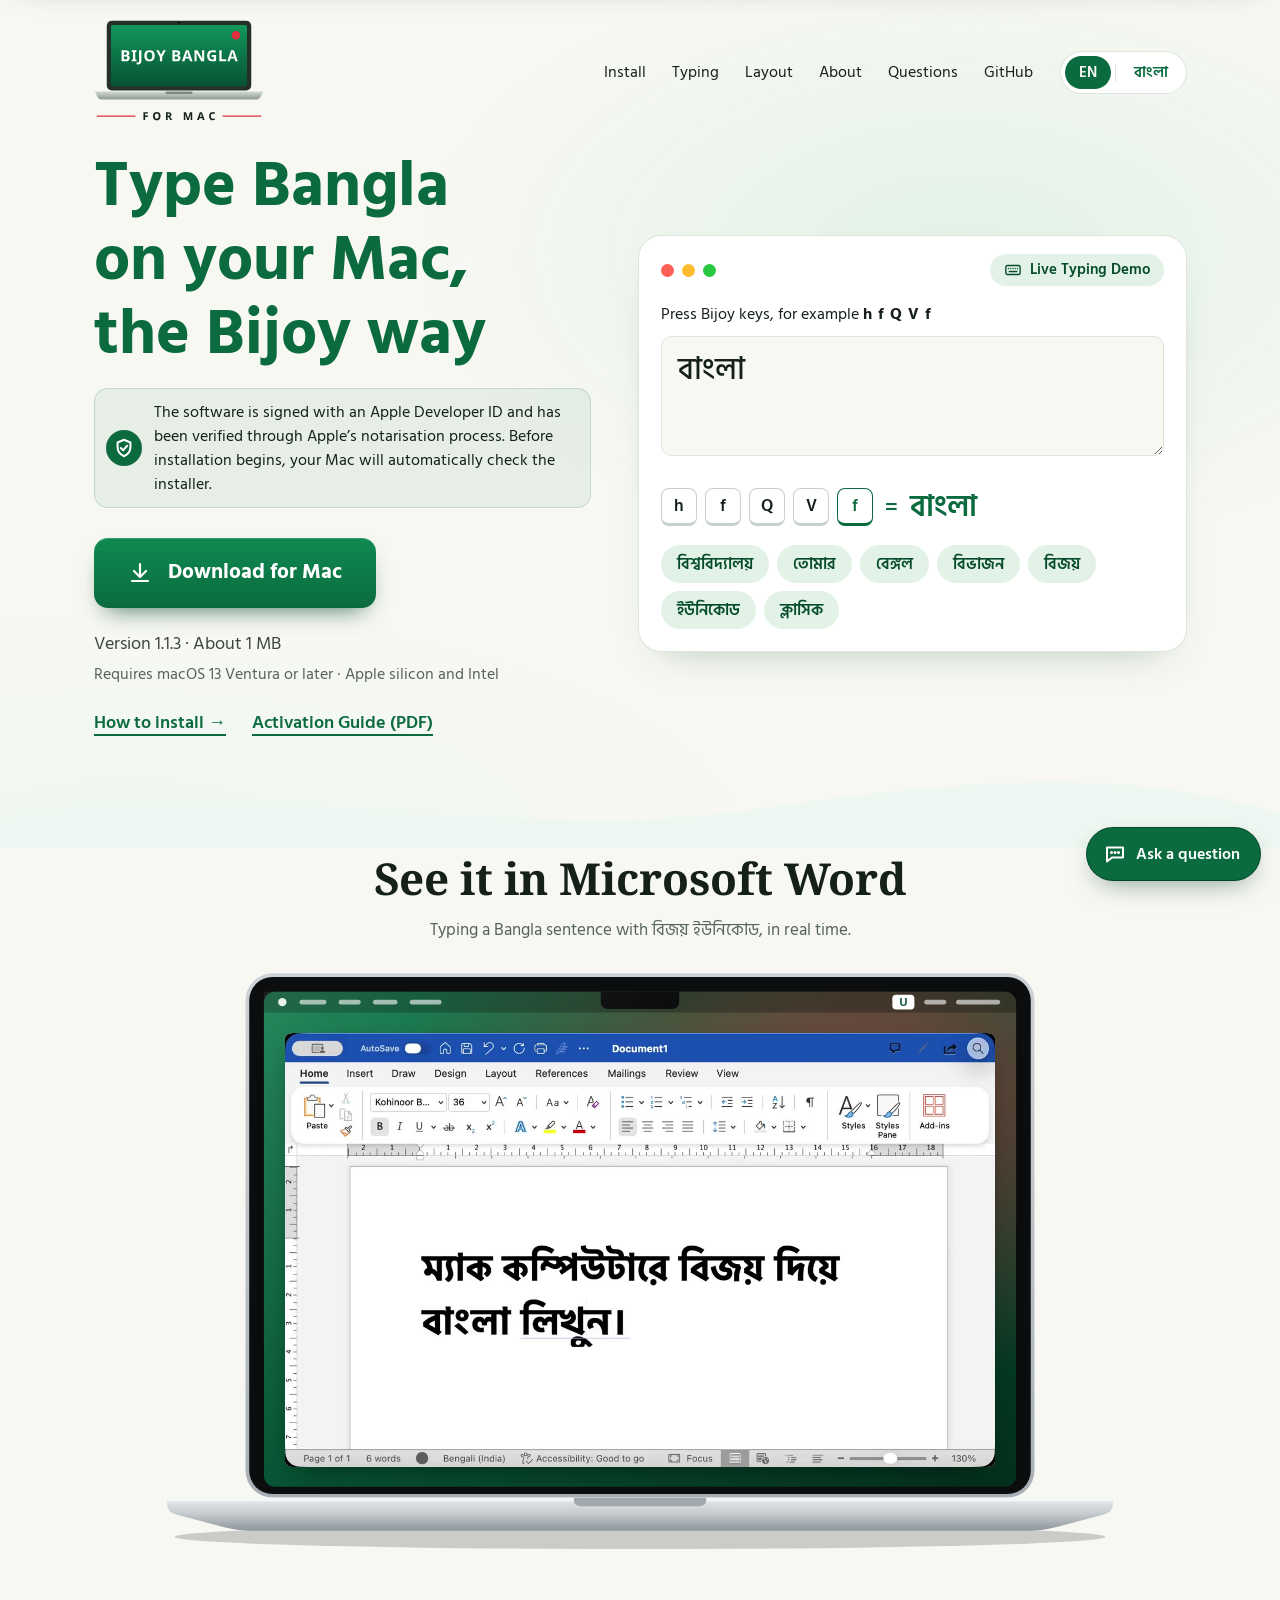
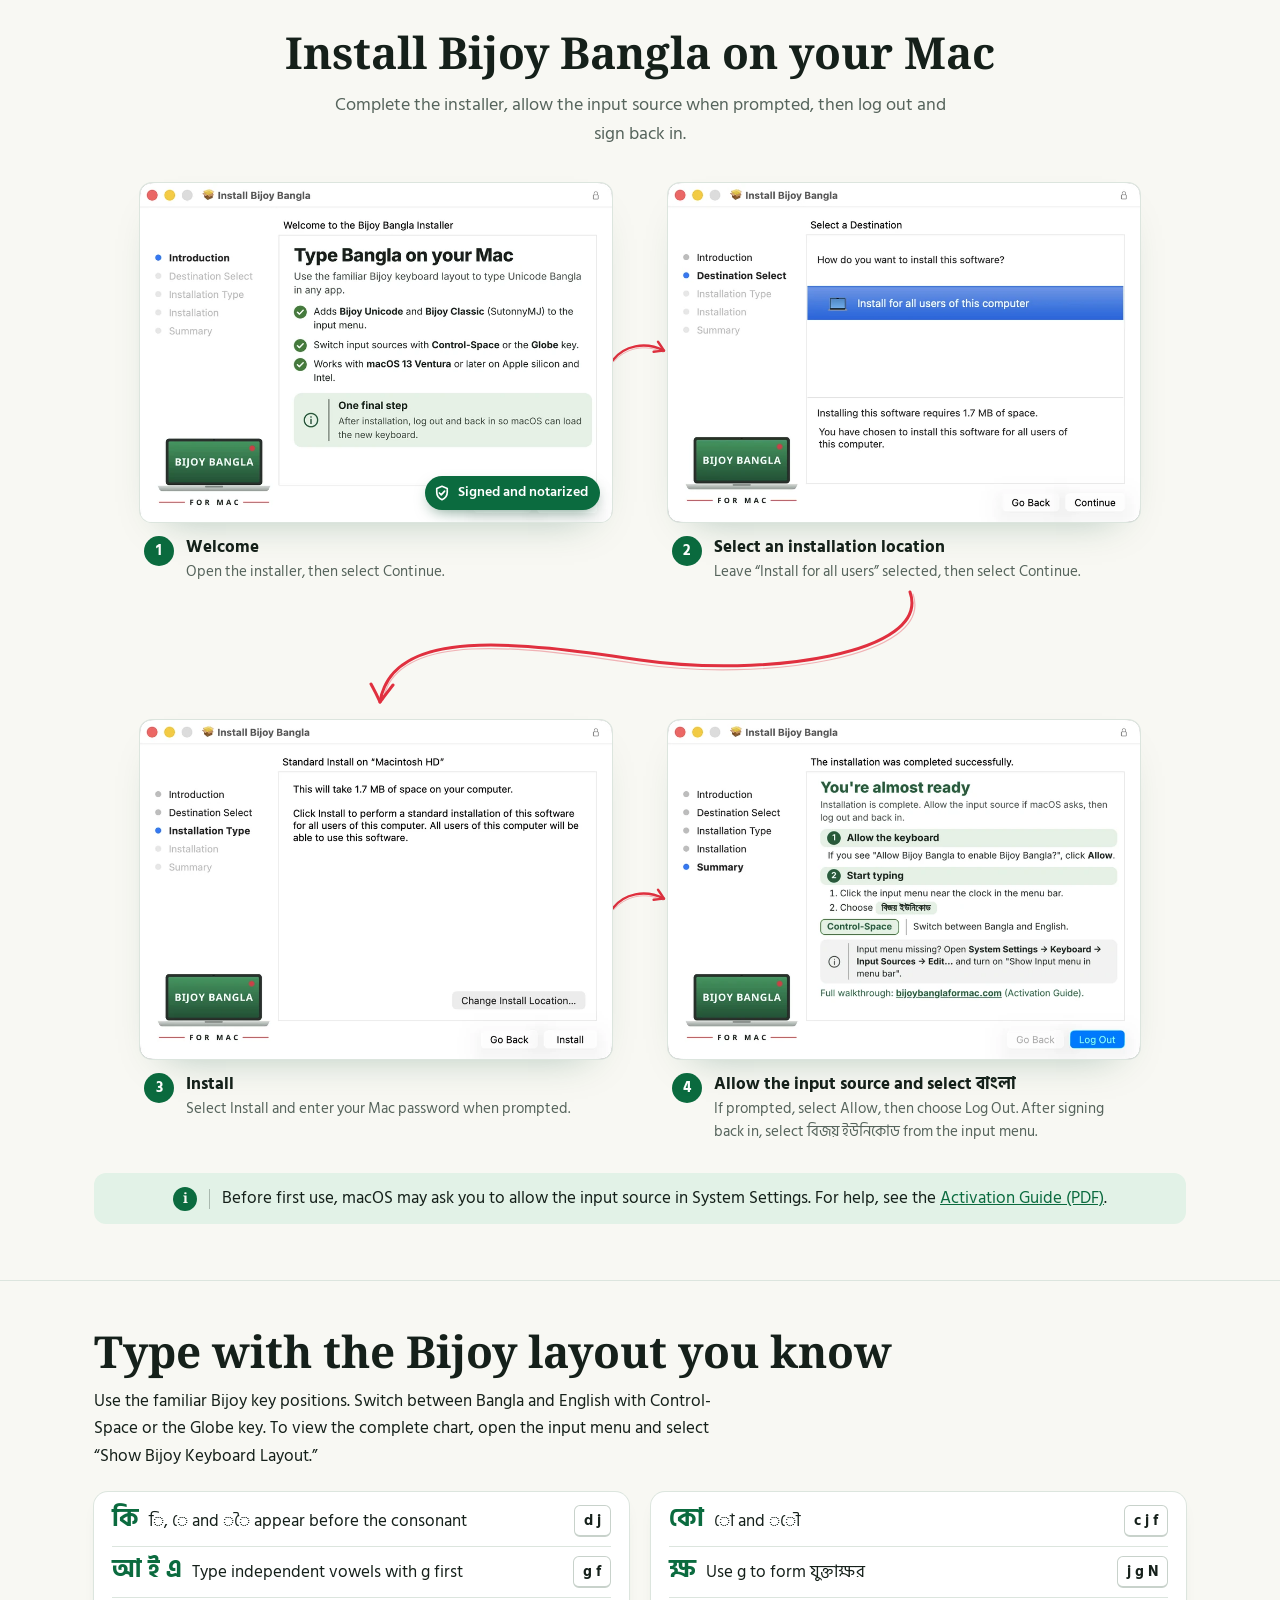
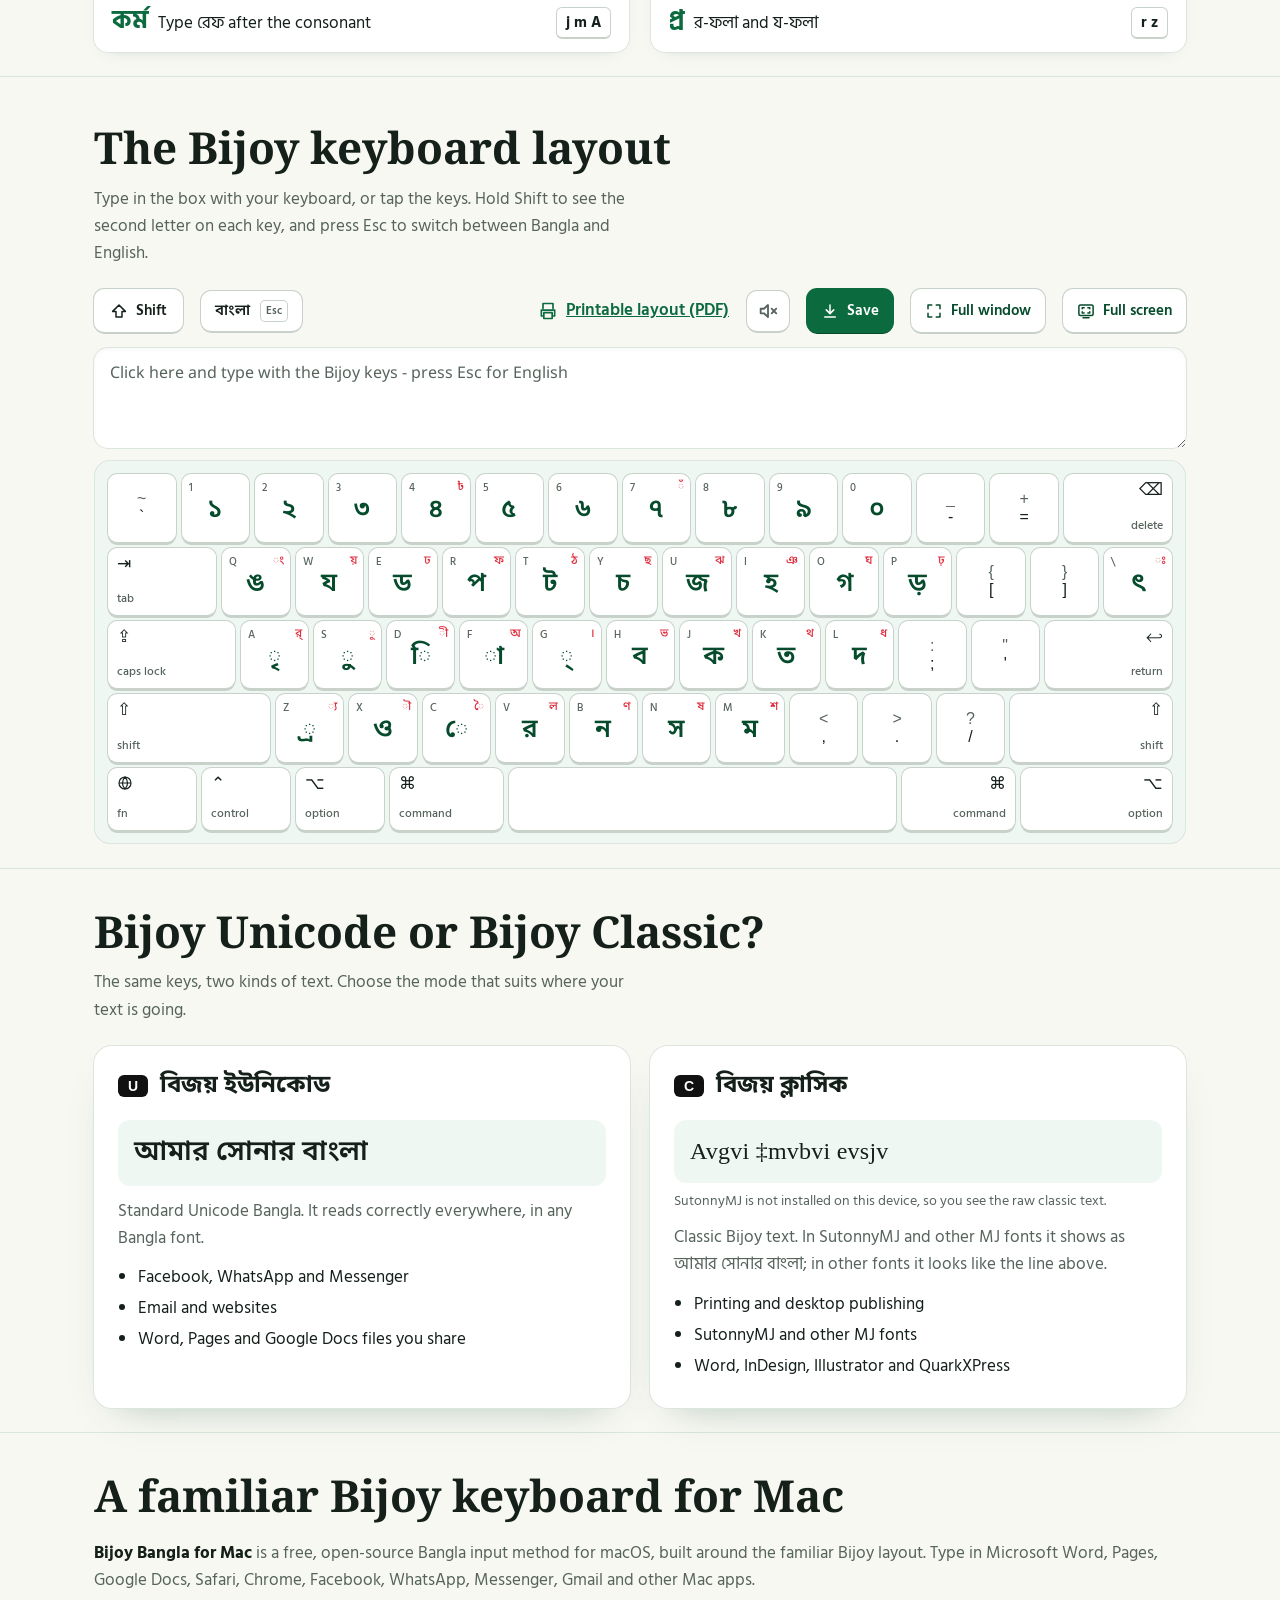
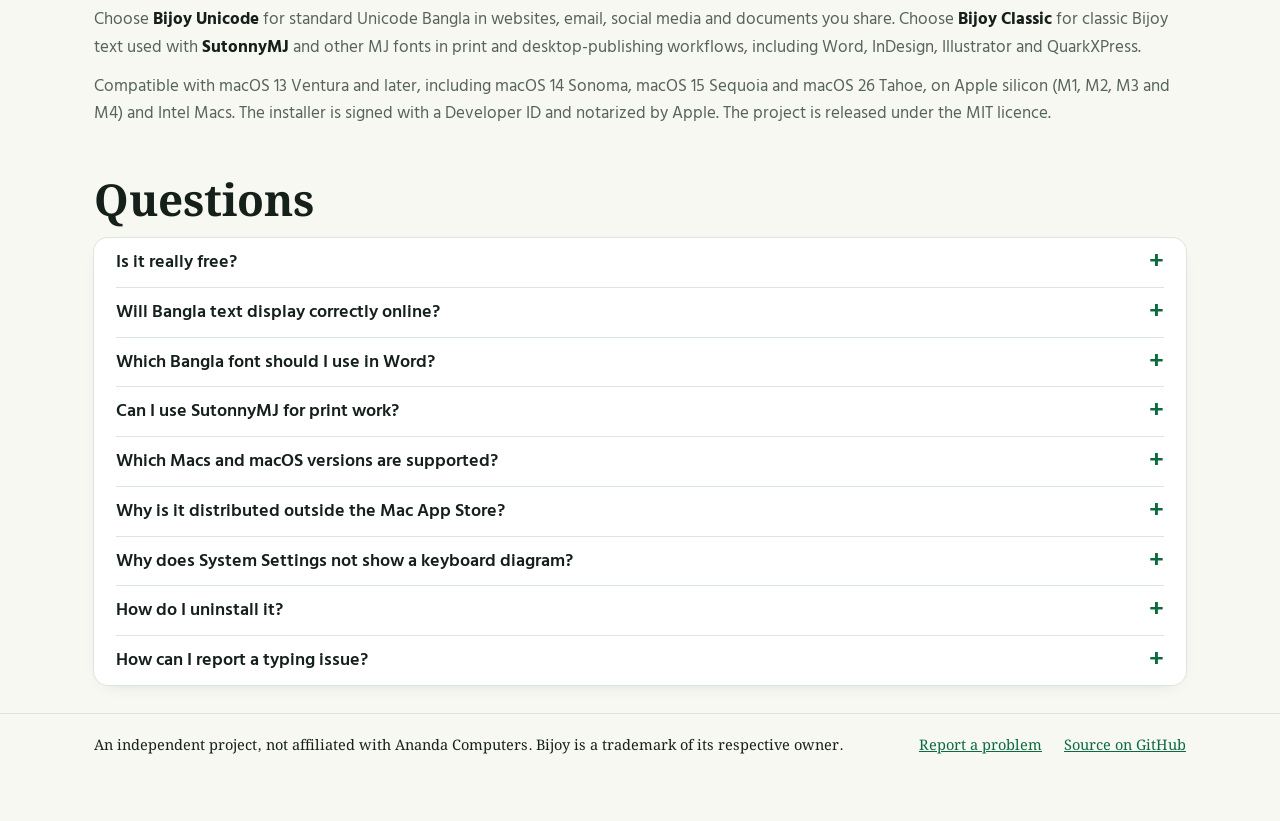
==== docs/index.html @ ac9504be "Ask helper with answers in English and Bangla, keys for any Bangla word, versioned installer downloa" ====
<!DOCTYPE html>
<html lang="en" data-page="en">
<head>
<meta charset="utf-8">
<meta name="viewport" content="width=device-width, initial-scale=1">
<title>Bijoy for Mac - Free Bijoy Bangla Keyboard for macOS</title>
<meta name="description" content="Bijoy for Mac: type Bangla on your MacBook, iMac or Mac mini with the familiar Bijoy layout. Unicode Bangla and SutonnyMJ. Free for macOS 13 and later.">
<meta name="keywords" content="Bijoy for Mac, Bijoy Bangla for Mac, Bijoy Mac, Bijoy keyboard for Mac, Bijoy keyboard for MacBook, Bijoy Bangla MacBook, Bijoy for macOS, Bijoy Bangla macOS, Bijoy Unicode Mac, Bijoy Classic Mac, Bangla keyboard for Mac, Bangla keyboard for MacBook, Bangla keyboard macOS, Bengali keyboard for Mac, Bengali keyboard macOS, Bangla typing on Mac, Bangla typing software for Mac, Bangla input method Mac, Bengali input method Mac, type Bangla on Mac, Bangla font Mac, SutonnyMJ Mac, SutonnyMJ for Mac, MJ font Mac, Bangla DTP Mac, Bijoy Word Mac, Bangla in Microsoft Word Mac, Bijoy Bangla download, Bijoy Bangla free download, free Bangla keyboard, Bijoy Sonoma, Bijoy Sequoia, Bijoy Tahoe, Bijoy Apple silicon, Bijoy M1, বিজয় ফর ম্যাক, বিজয় বাংলা ফর ম্যাক, ম্যাকে বিজয়, ম্যাকবুকে বিজয়, বিজয় কীবোর্ড, বিজয় কিবোর্ড ম্যাক, বিজয় বাংলা ম্যাক, ম্যাকে বাংলা লেখা, ম্যাকে বাংলা টাইপ, ম্যাকবুকে বাংলা লেখা, বাংলা কীবোর্ড ম্যাক, বাংলা কিবোর্ড ম্যাক, বাংলা টাইপ, বিজয় ইউনিকোড, বিজয় ক্লাসিক, সুতন্বী এমজে, সুতন্নি এমজে ম্যাক, বাংলা কীবোর্ড ডাউনলোড, বিজয় ডাউনলোড">
<meta name="author" content="Nasir Ahamed">
<meta name="robots" content="index, follow, max-image-preview:large">
<meta name="theme-color" content="#0B6B3F">
<link rel="canonical" href="https://bijoybanglaformac.com/">
<link rel="alternate" hreflang="en" href="https://bijoybanglaformac.com/">
<link rel="alternate" hreflang="bn" href="https://bijoybanglaformac.com/bn/">
<link rel="alternate" hreflang="x-default" href="https://bijoybanglaformac.com/">
<meta property="og:type" content="website">
<meta property="og:site_name" content="Bijoy Bangla for Mac">
<meta property="og:url" content="https://bijoybanglaformac.com/">
<meta property="og:title" content="Bijoy for Mac - Free Bijoy Bangla Keyboard for macOS">
<meta property="og:description" content="ম্যাকে পরিচিত বিজয় লেআউটে বাংলা লিখুন। Unicode Bangla ও SutonnyMJ-সহ বিভিন্ন কাজে ব্যবহার করুন এই বিনামূল্যের macOS কীবোর্ড।">
<meta property="og:image" content="https://bijoybanglaformac.com/logo.png">
<meta property="og:image:alt" content="Bijoy Bangla for Mac logo: a laptop showing Bijoy Bangla, with FOR MAC underneath">
<meta property="og:locale" content="en_GB">
<meta property="og:locale:alternate" content="bn_BD">
<meta name="twitter:card" content="summary_large_image">
<meta name="twitter:title" content="Bijoy for Mac - Free Bijoy Bangla Keyboard for macOS">
<meta name="twitter:description" content="Type Unicode Bangla or classic Bijoy text with the familiar Bijoy layout on your Mac. Free and open source.">
<meta name="twitter:image" content="https://bijoybanglaformac.com/logo.png">
<script type="application/ld+json">
[
 {
  "@context": "https://schema.org",
  "@type": "SoftwareApplication",
  "name": "Bijoy Bangla for Mac",
  "alternateName": [
   "Bijoy for Mac",
   "Bijoy Bangla",
   "Bijoy Keyboard for Mac",
   "Bangla Keyboard for Mac",
   "Bengali Keyboard for Mac",
   "বিজয় ফর ম্যাক",
   "বিজয় বাংলা ফর ম্যাক",
   "বিজয় বাংলা"
  ],
  "softwareVersion": "1.1.4",
  "fileSize": "1 MB",
  "datePublished": "2026-11-09",
  "dateModified": "2026-11-12",
  "screenshot": "https://bijoybanglaformac.com/img/install-1-welcome.webp",
  "description": "A free Bijoy input method for macOS. Type standard Unicode Bangla with Bijoy Unicode, or classic Bijoy text for SutonnyMJ and other MJ fonts with Bijoy Classic.",
  "applicationCategory": "UtilitiesApplication",
  "applicationSubCategory": "Keyboard / Input method",
  "operatingSystem": "macOS 13 Ventura or later",
  "processorRequirements": "Apple Silicon or Intel",
  "inLanguage": [
   "bn",
   "en"
  ],
  "isAccessibleForFree": true,
  "license": "https://opensource.org/licenses/MIT",
  "url": "https://bijoybanglaformac.com/",
  "downloadUrl": "https://github.com/nasirahamed-design/bijoybanglaformac/releases/latest/download/BijoyBangla.pkg",
  "image": "https://bijoybanglaformac.com/logo.png",
  "featureList": [
   "Bijoy keyboard layout for Mac",
   "Unicode Bangla typing",
   "Bijoy Classic output for SutonnyMJ and MJ fonts",
   "Works with Microsoft Word, Pages, browsers and many Mac apps",
   "Switch with Control-Space",
   "Signed and notarized by Apple"
  ],
  "offers": {
   "@type": "Offer",
   "price": "0",
   "priceCurrency": "EUR"
  },
  "author": {
   "@type": "Person",
   "name": "Nasir Ahamed",
   "url": "https://nasir.org"
  }
 },
 {
  "@context": "https://schema.org",
  "@type": "FAQPage",
  "mainEntity": [
   {
    "@type": "Question",
    "name": "Which Bangla Unicode font should I use in Microsoft Word?",
    "acceptedAnswer": {
     "@type": "Answer",
     "text": "Noto Sans Bengali is the best choice for Microsoft Word, Pages and Google Docs. Other good Unicode Bangla fonts are Noto Serif Bengali, Tiro Bangla, Hind Siliguri, Anek Bangla, Baloo Da 2, SolaimanLipi, Kalpurush and Nikosh, and every Mac already has Kohinoor Bangla, Bangla Sangam MN and Bangla MN. SutonnyMJ and other MJ fonts are only for Bijoy Classic."
    }
   },
   {
    "@type": "Question",
    "name": "Is Bijoy Bangla for Mac really free?",
    "acceptedAnswer": {
     "@type": "Answer",
     "text": "Yes. It is free to use, with no trial, account or ads. Its source code is available on GitHub under the MIT licence."
    }
   },
   {
    "@type": "Question",
    "name": "Does it type Unicode Bangla that works on websites and Facebook?",
    "acceptedAnswer": {
     "@type": "Answer",
     "text": "Yes. Bijoy Unicode (বিজয় ইউনিকোড) produces standard Unicode Bangla, which works across browsers, Microsoft Word, Pages, WordPress, Facebook, WhatsApp and other apps that support Bangla text."
    }
   },
   {
    "@type": "Question",
    "name": "Can I type for printing with SutonnyMJ on a Mac?",
    "acceptedAnswer": {
     "@type": "Answer",
     "text": "Yes. Select Bijoy Classic (বিজয় ক্লাসিক) from the input menu, then choose SutonnyMJ or another MJ font in your document. Type with the familiar Bijoy keys to produce classic Bijoy (ANSI-encoded) text for compatible fonts and print workflows."
    }
   },
   {
    "@type": "Question",
    "name": "Which Macs and macOS versions are supported?",
    "acceptedAnswer": {
     "@type": "Answer",
     "text": "macOS 13 Ventura or later, including macOS 14 Sonoma, macOS 15 Sequoia and macOS 26 Tahoe. Compatible with Apple silicon (M1, M2, M3 and M4) and Intel Macs."
    }
   },
   {
    "@type": "Question",
    "name": "Why is it distributed outside the Mac App Store?",
    "acceptedAnswer": {
     "@type": "Answer",
     "text": "Bijoy Bangla for Mac is not distributed through the Mac App Store, so you can download it directly from this website. The installer is signed with a Developer ID and notarized by Apple. macOS verifies it when you open it."
    }
   },
   {
    "@type": "Question",
    "name": "Why does System Settings not show a keyboard diagram?",
    "acceptedAnswer": {
     "@type": "Answer",
     "text": "System Settings shows diagrams for standard keyboard layouts. Bijoy Bangla is an input method that handles Bangla vowel signs and যুক্তাক্ষর, so macOS may show an information notice instead of a diagram. To view the keys, open the input menu in the menu bar and select Show Bijoy Keyboard Layout."
    }
   },
   {
    "@type": "Question",
    "name": "How do I uninstall Bijoy Bangla for Mac?",
    "acceptedAnswer": {
     "@type": "Answer",
     "text": "Open the input menu in the menu bar and select Uninstall Bijoy Bangla. Enter your Mac password when prompted, then log out and sign back in."
    }
   },
   {
    "@type": "Question",
    "name": "How can I report a typing issue?",
    "acceptedAnswer": {
     "@type": "Answer",
     "text": "Open an issue on GitHub and include the keys you pressed and the Bangla text you expected."
    }
   }
  ]
 },
 {
  "@context": "https://schema.org",
  "@type": "WebSite",
  "name": "Bijoy Bangla for Mac",
  "url": "https://bijoybanglaformac.com/",
  "inLanguage": [
   "en",
   "bn"
  ]
 }
]
</script>
<link rel="icon" href="favicon.svg" type="image/svg+xml">
<link rel="icon" href="favicon-32.png" type="image/png" sizes="32x32">
<link rel="apple-touch-icon" href="apple-touch-icon.png">
<link rel="preconnect" href="https://fonts.googleapis.com">
<link rel="preconnect" href="https://fonts.gstatic.com" crossorigin>
<link href="https://fonts.googleapis.com/css2?family=Hind+Siliguri:wght@400;500;600;700&family=Noto+Sans+Bengali:wght@400;500&family=Noto+Serif+Bengali:wght@400;600;700&display=swap" rel="stylesheet">
<style>
:root {
  --green: #0B6B3F;
  --green-2: #0E8A50;
  --green-deep: #064B2C;
  --mint: #E2F2E7;
  --mint-2: #EEF7F1;
  --red: #E0303F;
  --amber: #F2B53C;
  --paper: #F8F8F3;
  --card: #FFFFFF;
  --ink: #15201A;
  --muted: #56645C;
  --line: #DCE5DE;
  --key: #FFFFFF;
  --key-edge: #C8D2CB;
  --shadow: 0 18px 40px -24px rgba(6, 75, 44, .35);
  --sans: "Hind Siliguri", -apple-system, "Segoe UI", sans-serif;
  --serif: "Noto Serif Bengali", Georgia, serif;
}
@media (prefers-color-scheme: dark) {
  :root:not([data-theme="light"]) {
    --green: #5CC896; --green-2: #7AD8AA; --green-deep: #A6E8C6; --mint: #183324; --mint-2: #13261B;
    --paper: #0F1712; --card: #16211A; --ink: #E7EFEA; --muted: #9DB0A5; --line: #2A3A30;
    --key: #223028; --key-edge: #0B110D; --shadow: 0 18px 40px -24px rgba(0, 0, 0, .7);
  }
}
:root[data-theme="dark"] {
  --green: #5CC896; --green-2: #7AD8AA; --green-deep: #A6E8C6; --mint: #183324; --mint-2: #13261B;
  --paper: #0F1712; --card: #16211A; --ink: #E7EFEA; --muted: #9DB0A5; --line: #2A3A30;
  --key: #223028; --key-edge: #0B110D; --shadow: 0 18px 40px -24px rgba(0, 0, 0, .7);
}

* { box-sizing: border-box; }
html { -webkit-text-size-adjust: 100%; touch-action: manipulation; }  /* no double-tap zoom when tapping keys fast; pinch zoom still works */
body { margin: 0; background: var(--paper); color: var(--ink); font: 17px/1.6 var(--sans); }
a { color: var(--green); }
a:focus-visible, button:focus-visible, summary:focus-visible, textarea:focus-visible {
  outline: 3px solid var(--red); outline-offset: 3px; border-radius: 6px;
}
.wrap { max-width: 1140px; margin: 0 auto; padding: 0 24px; }

/* Hero background wash */
.top { position: relative; overflow: hidden; }
.top::before {
  content: ""; position: absolute; inset: 0; z-index: -1;
  background:
    radial-gradient(60% 50% at 75% 30%, var(--mint) 0%, transparent 70%),
    radial-gradient(70% 40% at 10% 100%, var(--mint-2) 0%, transparent 70%);
}
.top svg.wave { position: absolute; left: 0; right: 0; bottom: 0; width: 100%; height: 90px; z-index: -1; }
.top svg.wave path { fill: var(--mint-2); }

/* Header */
header.site { display: grid; grid-template-columns: auto 1fr auto; align-items: center; gap: 16px 28px; padding: 20px 0 6px; }
.brand { display: block; color: var(--ink); line-height: 0; }
.brand .logo { width: 170px; height: auto; display: block; }
nav.site { display: flex; justify-content: flex-end; gap: 26px; font-size: 16px; }
nav.site a { color: var(--ink); text-decoration: none; white-space: nowrap; }
nav.site a:hover { color: var(--green); }
.lang { display: flex; align-items: center; gap: 4px; padding: 4px; border-radius: 999px; background: var(--card); box-shadow: 0 0 0 1px var(--line); }
.lang button {
  font: 600 15px var(--sans); border: 0; border-radius: 999px; padding: 4px 14px; cursor: pointer;
  background: transparent; color: var(--green);
}
.lang button[aria-pressed="true"] { background: var(--green); color: var(--paper); }
.lang i { width: 1px; height: 18px; background: var(--line); }

/* Hero */
.hero { display: grid; grid-template-columns: 1fr 1.1fr; gap: 48px; align-items: center; padding: 18px 0 110px; }
.hero h1 { font: 700 clamp(40px, 5.2vw, 64px)/1.15 var(--sans); text-wrap: balance; margin: 0; color: var(--green-deep); }
:root:not([data-theme="dark"]) .hero h1 { color: var(--green); }
/* Typewriter headline: the hidden copy holds the space so nothing jumps */
.tw { position: relative; }
.tw-ghost { visibility: hidden; }
.tw-text { position: absolute; inset: 0; }
.tw-text.typing::after { content: ""; display: inline-block; width: .06em; height: .9em; margin-left: .06em; vertical-align: -0.08em; background: var(--red); animation: tw-blink 1s steps(1) infinite; }
@keyframes tw-blink { 50% { opacity: 0; } }
.no-tw .tw-ghost { visibility: visible; }
.no-tw .tw-text { display: none; }
/* The headline grows line by line as it types, so everything below follows it
   down instead of sitting under an empty gap. It always keeps one line. */
#twHead { min-height: 1.15em; }
#twHead .tw-ghost { display: none; }
#twHead .tw-text { position: static; }
#twHead.no-tw .tw-ghost { display: inline; }
.hero .trust { display: flex; gap: 12px; align-items: center; margin: 18px 0 0; max-width: 34em; padding: 12px 16px 12px 12px; border-radius: 14px;
  background: color-mix(in srgb, var(--green) 7%, transparent); box-shadow: inset 0 0 0 1px color-mix(in srgb, var(--green) 16%, transparent);
  color: var(--ink); font-size: 16px; line-height: 1.5; }
.hero .trust svg { flex: none; width: 36px; height: 36px; padding: 7px; border-radius: 50%; background: var(--green); color: #fff; }
.hero .trust .tw { flex: 1; }
/* The trust box stays invisible (but keeps its space) until the headline has typed */
.hero .trust { max-height: 0; margin-top: 0; padding-top: 0; padding-bottom: 0; opacity: 0; overflow: hidden;
  transition: max-height .45s ease, margin .45s ease, padding .45s ease, opacity .3s ease; }
.hero .trust.instant { transition: none !important; }
.hero .trust.show { max-height: 12em; margin-top: 18px; padding-top: 12px; padding-bottom: 12px; opacity: 1; transition: max-height .45s ease, margin .45s ease, padding .45s ease, opacity .3s ease .2s; }
@media (prefers-reduced-motion: reduce) { .hero .trust { max-height: none; margin-top: 18px; padding-top: 12px; padding-bottom: 12px; opacity: 1; transition: none; } }
.hero .dl-row { margin-top: 30px; }
html[lang="bn"] .hero .trust { font-family: "Noto Sans Bengali", "Kohinoor Bangla", -apple-system, sans-serif; }
.hero .tag { font-size: 22px; line-height: 1.45; margin: 16px 0 26px; max-width: 30ch; }
.download {
  display: inline-flex; align-items: center; gap: 16px; color: #fff;
  background: linear-gradient(180deg, var(--green-2), var(--green));
  padding: 18px 34px; border-radius: 14px; font-weight: 700; font-size: 21px; text-decoration: none;
  box-shadow: 0 12px 24px -12px rgba(6, 75, 44, .8), inset 0 1px 0 rgba(255,255,255,.18);
}
:root[data-theme="dark"] .download { color: #0F1712; }
@media (prefers-color-scheme: dark) { :root:not([data-theme="light"]) .download { color: #0F1712; } }
.download:hover { filter: brightness(1.06); }
.download svg { width: 24px; height: 24px; flex: none; }
.meta { display: flex; flex-direction: column; align-items: flex-start; gap: 4px; margin-top: 22px; }
.meta .m1 { font-size: 18px; color: var(--ink); opacity: .82; }
.meta .m2 { font-size: 15.5px; color: var(--muted); }
.meta .links { display: flex; flex-wrap: wrap; gap: 6px 26px; margin-top: 18px; }
.meta .how { margin-top: 0; color: var(--green); font-size: 18px; font-weight: 600; text-decoration: underline; text-decoration-thickness: 2px; text-underline-offset: 6px; }
.meta .how:hover { color: var(--green-deep); }
/* Bangla: Noto Sans Bengali reads better than Hind Siliguri at small sizes */
html[lang="bn"] .meta .m1, html[lang="bn"] .meta .m2 { font-family: "Noto Sans Bengali", "Kohinoor Bangla", -apple-system, sans-serif; }

/* Typing demo */
.demo { background: var(--card); border-radius: 22px; padding: 18px 22px 22px; box-shadow: 0 0 0 1px var(--line), var(--shadow); }
.demo-bar { display: flex; align-items: center; gap: 8px; margin-bottom: 16px; }
.demo-bar i { width: 13px; height: 13px; border-radius: 50%; }
.demo-bar i:nth-child(1) { background: #FF5F57; }
.demo-bar i:nth-child(2) { background: #FEBC2E; }
.demo-bar i:nth-child(3) { background: #28C840; }
.badge { margin-left: auto; display: inline-flex; align-items: center; gap: 8px; background: var(--mint); color: var(--green-deep); border-radius: 999px; padding: 4px 14px; font-weight: 600; font-size: 15px; }
:root:not([data-theme="dark"]) .badge { color: var(--green-deep); }
.badge svg { width: 18px; height: 18px; }
.demo label { display: block; font-size: 16px; margin-bottom: 8px; }
.demo label b { letter-spacing: 1px; }
.demo textarea {
  width: 100%; min-height: 120px; resize: vertical; border: 1px solid var(--line); border-radius: 10px;
  background: var(--paper); color: var(--ink); padding: 12px 16px;
  font: 500 30px/1.45 var(--sans); caret-color: var(--green);
}
.strip { display: flex; align-items: center; flex-wrap: wrap; gap: 8px; min-height: 52px; margin: 16px 0 4px; }
.cap {
  min-width: 36px; height: 38px; padding: 0 10px; display: inline-grid; place-items: center;
  background: var(--key); border: 1px solid var(--key-edge); border-bottom-width: 3px; border-radius: 8px;
  font: 600 17px/1 var(--sans); color: var(--ink);
}
.cap.on { border-color: var(--green); color: var(--green); }
.strip .eq { color: var(--green); padding: 0 4px; font-size: 22px; font-weight: 600; }
.strip .result { font: 600 30px/1 var(--sans); color: var(--green); }
.strip .hint { color: var(--muted); font-size: 15px; }
.tries { display: flex; flex-wrap: wrap; gap: 8px; margin-top: 12px; }
.tries button {
  font: 600 16px var(--sans); color: var(--green-deep); background: var(--mint); border: 0;
  border-radius: 999px; padding: 6px 16px; cursor: pointer;
}
.tries button:hover { filter: brightness(.96); }
.touch-note { display: none; font-size: 14px; color: var(--muted); margin: 10px 0 0; }
@media (hover: none) { .touch-note { display: block; } }

/* Install */
section.install { text-align: center; padding: 36px 0 56px; }
.tile { width: 96px; margin: 0 auto 16px; }
.tile svg { width: 100%; height: auto; display: block; }
.mac-hero { width: min(100%, 640px); margin: 0 auto 28px; }
.mac-video { position: relative; width: min(100%, 980px); margin: 0 auto; }
/* The video sits on the MacBook screen like an open window (positions match the 800 x 480 drawing) */
.mac-video .on-screen { position: absolute; left: 13.75%; top: 11.35%; width: 72.5%; height: auto; aspect-ratio: 1280 / 782; border-radius: 1.2%; box-shadow: 0 12px 30px -12px rgba(0, 0, 0, .55); background: #fff; }
.mac-hero svg { width: 100%; height: auto; display: block; }
h2 { font: 700 clamp(32px, 4.4vw, 44px)/1.2 var(--serif); margin: 0 0 8px; }
.sub { color: var(--muted); font-size: 18px; margin: 0 auto 34px; max-width: 62ch; }
ol.steps { list-style: none; margin: 0 auto; padding: 0; max-width: 1000px; display: grid; grid-template-columns: 1fr 56px 1fr; align-items: start; text-align: left; }
ol.steps .shot figure { position: relative; margin: 0 0 14px; border-radius: 12px; overflow: hidden; box-shadow: 0 0 0 1px var(--line), var(--shadow); background: #fff; }
ol.steps .seal { position: absolute; right: 12px; bottom: 12px; display: inline-flex; align-items: center; gap: 7px; padding: 6px 12px 6px 8px; border-radius: 999px;
  background: var(--green); color: #fff; font-size: 13.5px; font-weight: 600; box-shadow: 0 6px 16px -6px rgba(6, 75, 44, .6); }
ol.steps .seal svg { width: 18px; height: 18px; }
html[lang="bn"] ol.steps .seal { font-family: "Noto Sans Bengali", "Kohinoor Bangla", -apple-system, sans-serif; font-weight: 500; }
ol.steps .shot img { display: block; width: 100%; height: auto; aspect-ratio: 880 / 633; object-fit: cover; object-position: top left; }
ol.steps .arrow { align-self: center; margin-top: -60px; display: flex; justify-content: center; }
ol.steps .arrow svg { width: 64px; height: 40px; overflow: visible; }
.hand path { fill: none; stroke: var(--red); stroke-linecap: round; stroke-linejoin: round; }
.hand .ink { stroke-width: 3; }
.hand .ink2 { stroke-width: 1.2; opacity: .35; }
.hand .tip { stroke-width: 3; }
.js .hand .ink, .js .hand .tip { stroke-dasharray: 1; stroke-dashoffset: 1; }
.js .hand .ink2 { opacity: 0; transition: opacity .3s .6s; }
.js .hand.drawn .ink { stroke-dashoffset: 0; transition: stroke-dashoffset .7s cubic-bezier(.5,0,.3,1); }
.js .hand.drawn .tip { stroke-dashoffset: 0; transition: stroke-dashoffset .25s .65s ease-out; }
.js .hand.drawn .ink2 { opacity: .35; }
@media (prefers-reduced-motion: reduce) { .js .hand .ink, .js .hand .tip { stroke-dashoffset: 0; transition: none; } .js .hand .ink2 { opacity: .35; } }
ol.steps .step-head { display: flex; gap: 12px; align-items: flex-start; padding: 0 4px; }
ol.steps .num { flex: none; width: 30px; height: 30px; border-radius: 50%; background: var(--green); color: #fff; display: grid; place-items: center; font-weight: 700; font-size: 15px; }
ol.steps .step-head strong { display: block; font-size: 17px; line-height: 1.3; }
ol.steps .step-head p { margin: 3px 0 0; color: var(--muted); font-size: 15px; line-height: 1.5; }
ol.steps .turn { grid-column: 1 / -1; margin: 0 0 6px; }
ol.steps .turn svg.wide { display: block; width: 100%; height: auto; overflow: visible; }
ol.steps .turn svg.narrow { display: none; }
.bn-mini { font-family: "Kohinoor Bangla", "Hind Siliguri", sans-serif; }

.note-banner {
  display: flex; align-items: center; justify-content: center; gap: 12px; flex-wrap: wrap;
  margin: 30px auto 0; padding: 12px 20px; border-radius: 12px; background: var(--mint); color: var(--ink); font-size: 17px;
}
.note-banner .i { width: 24px; height: 24px; border-radius: 50%; background: var(--green); color: var(--paper); display: grid; place-items: center; font: 700 14px var(--serif); flex: none; }
.note-banner .bar { width: 1px; height: 20px; background: var(--muted); opacity: .4; }

/* Typing rules */
section.typing { padding: 48px 0 24px; border-top: 1px solid var(--line); }
section.typing h2 { margin-bottom: 6px; }
section.typing .lead { margin: 0 0 22px; max-width: 70ch; font-size: 17px; }
.rules { display: grid; grid-template-columns: 1fr 1fr; gap: 22px; }
.rule-card { background: var(--card); border-radius: 14px; padding: 4px 18px; box-shadow: 0 0 0 1px var(--line), 0 6px 18px -14px rgba(6, 75, 44, .4); }
.rule { display: grid; grid-template-columns: 1fr auto; align-items: center; gap: 16px; padding: 9px 0; border-bottom: 1px solid var(--line); }
.rule:last-child { border-bottom: 0; }
.rule .what { font-size: 17px; }
.rule .what b { font: 700 25px/1 var(--sans); color: var(--green); margin-right: 10px; }
.rule kbd { font: 700 15px var(--sans); background: var(--key); border: 1px solid var(--key-edge); border-bottom-width: 2px; border-radius: 6px; padding: 2px 9px; white-space: nowrap; }

/* About (SEO copy) */
section.about { padding: 40px 0 8px; border-top: 1px solid var(--line); }
section.about h2 { margin-bottom: 14px; }
/* Phones: these two longer headings stay on one line */
@media (max-width: 640px) {
  section.modes h2, section.about h2 { font-size: clamp(17px, 5.6vw, 26px); white-space: nowrap; }
}
.about-cols { display: block; }
/* Show only the selected language; the other stays in the page for search engines */
html:not([lang="bn"]) .about-cols .bn-col, html[lang="bn"] .about-cols .en-col { display: none; }
.about-cols p { margin: 0 0 12px; color: var(--muted); max-width: none; }
.about-cols strong { color: var(--ink); }
.bn-col { font-size: 17px; line-height: 1.7; }

/* FAQ */
section.faq { padding: 30px 0 28px; }
.faq-card { background: var(--card); border-radius: 14px; padding: 0 22px; box-shadow: 0 0 0 1px var(--line), 0 6px 18px -14px rgba(6, 75, 44, .4); }
.faq details { border-bottom: 1px solid var(--line); padding: 10px 0; }
.faq details:last-child { border-bottom: 0; }
.faq summary { cursor: pointer; font-weight: 600; font-size: 18px; list-style: none; display: flex; justify-content: space-between; gap: 16px; }
.faq summary::-webkit-details-marker { display: none; }
.faq summary::after { content: "+"; color: var(--green); font-size: 26px; line-height: 1; }
.faq details[open] summary::after { content: "−"; }
.faq .answer ul.font-list { margin: 6px 0 8px; padding-left: 20px; color: var(--muted); }
.faq .answer ul.font-list li { margin: 4px 0; }
.faq .answer ul.font-list b { color: var(--ink); font-weight: 600; }
.faq .answer a { color: var(--green); }
.faq details p { margin: 6px 0 4px; color: var(--muted); max-width: none; padding-right: 32px; }

footer.site { padding: 20px 0 44px; border-top: 1px solid var(--line); color: var(--ink); font-family: var(--serif); font-size: 14.5px; }
footer.site .row { display: flex; flex-wrap: wrap; justify-content: space-between; gap: 12px 32px; }
footer.site p { margin: 0 0 2px; }
footer.site .stats { flex-basis: 100%; display: flex; flex-wrap: wrap; gap: 10px; margin: 6px 0 0; padding: 0; list-style: none; }
footer.site .stats li { display: flex; align-items: center; gap: 10px; padding: 8px 16px 8px 10px; border-radius: 12px;
  background: color-mix(in srgb, var(--ink) 4%, transparent); box-shadow: inset 0 0 0 1px var(--line); }
footer.site .stats svg { flex: none; width: 30px; height: 30px; padding: 6px; border-radius: 50%; background: color-mix(in srgb, var(--green) 12%, transparent); color: var(--green); }
footer.site .stats li.bots svg { background: color-mix(in srgb, var(--ink) 8%, transparent); color: var(--muted); }
footer.site .stats b { display: block; font-size: 17px; line-height: 1.2; color: var(--ink); }
footer.site .stats span { display: block; font-size: 12.5px; line-height: 1.3; color: var(--muted); }
@media (max-width: 640px) {
  footer.site .stats { display: grid; grid-template-columns: repeat(3, 1fr); gap: 8px; }
  footer.site .stats li { flex-direction: column; text-align: center; gap: 6px; padding: 10px 6px; }
}
.dl-row { display: flex; flex-wrap: wrap; align-items: center; gap: 12px 20px; }
.dl-count { color: var(--muted); font-size: 16px; }
.dl-count strong { color: var(--ink); font-size: 20px; font-weight: 700; }
html[lang="bn"] .dl-count { font-family: "Noto Sans Bengali", "Kohinoor Bangla", -apple-system, sans-serif; }

@media (max-width: 1020px) {
}
@media (max-width: 900px) {
  header.site { grid-template-columns: 1fr auto; }
  nav.site { grid-column: 1 / -1; grid-row: 2; justify-content: flex-start; }
    .hero { grid-template-columns: 1fr; gap: 36px; padding-bottom: 80px; }
  .rules { grid-template-columns: 1fr; }
}
@media (max-width: 640px) {
  .brand .logo { width: 130px; }
  body { font-size: 16px; }
  .wrap { padding: 0 16px; }
  ol.steps { grid-template-columns: 1fr; max-width: 460px; }
  ol.steps .arrow, ol.steps .turn { grid-column: auto; height: 56px; margin: 6px 0 10px; display: flex; justify-content: center; align-items: center; }
  ol.steps .arrow svg, ol.steps .turn svg.narrow { display: block; width: 48px; height: 30px; overflow: visible; transform: rotate(80deg); }
  ol.steps .turn svg.wide { display: none; }
  .demo { padding: 14px 14px 18px; }
  .demo textarea { font-size: 26px; }
  .badge { font-size: 13px; }
  /* Phone menu: one row of pills that scrolls sideways, never wraps a label */
  nav.site { gap: 8px; flex-wrap: nowrap; overflow-x: auto; margin: 0 -16px; padding: 4px 16px 6px; scrollbar-width: none; scroll-snap-type: x proximity; scroll-padding-inline: 16px; font-size: 15px;
    -webkit-mask-image: linear-gradient(90deg, #000 calc(100% - 28px), transparent); mask-image: linear-gradient(90deg, #000 calc(100% - 28px), transparent); }
  nav.site::-webkit-scrollbar { display: none; }
  nav.site a { flex: none; scroll-snap-align: start; padding: 7px 14px; border-radius: 999px; background: var(--card); box-shadow: 0 0 0 1px var(--line); line-height: 1.3; }
  nav.site a:last-child { margin-right: 20px; }
}

/* ---------- See it in Word ---------- */
section.see { padding: 8px 0 40px; text-align: center; }
section.see .lead, section.layout .lead, section.modes .lead { color: var(--muted); font-size: 17px; margin: 0 auto 22px; max-width: 62ch; }
.video { margin: 0 auto; max-width: 900px; border-radius: 14px; overflow: hidden; background: #fff; box-shadow: 0 0 0 1px var(--line), 0 30px 60px -30px rgba(6, 75, 44, .45); }
.video video { display: block; width: 100%; height: auto; }

/* ---------- Interactive keyboard ---------- */
section.layout { padding: 48px 0 24px; border-top: 1px solid var(--line); }
section.layout .lead, section.modes .lead { margin-left: 0; }
.kb-tools { display: flex; flex-wrap: wrap; align-items: center; gap: 12px 18px; margin: 0 0 16px; }
.shift-toggle { display: inline-flex; align-items: center; gap: 8px; padding: 9px 16px; border-radius: 10px; border: 0; cursor: pointer;
  background: var(--card); color: var(--ink); font: 600 15px var(--sans); box-shadow: 0 0 0 1px var(--key-edge), 0 2px 0 var(--key-edge); }
.shift-toggle svg { width: 18px; height: 18px; }
.shift-toggle[aria-pressed="true"] { background: var(--green); color: #fff; box-shadow: 0 0 0 1px var(--green), 0 2px 0 var(--green-deep); }
.kb-lang { display: inline-flex; align-items: center; gap: 10px; padding: 9px 14px; border-radius: 10px; border: 0; cursor: pointer;
  background: var(--card); color: var(--ink); font: 600 15px "Noto Sans Bengali", var(--sans); box-shadow: 0 0 0 1px var(--key-edge), 0 2px 0 var(--key-edge); }
.kb-lang kbd { font: 600 11px var(--sans); color: var(--muted); padding: 2px 6px; border-radius: 5px; box-shadow: inset 0 0 0 1px var(--key-edge); }
.kb-lang[aria-pressed="true"] { background: var(--ink); color: var(--paper); }
.kb-lang[aria-pressed="true"] kbd { color: var(--paper); box-shadow: inset 0 0 0 1.5px var(--paper); }
.kb-sound { display: inline-grid; place-items: center; width: 42px; height: 40px; padding: 0; border-radius: 10px; border: 0; cursor: pointer;
  background: var(--card); color: var(--muted); box-shadow: 0 0 0 1px var(--key-edge), 0 2px 0 var(--key-edge); }
.kb-sound svg { width: 22px; height: 22px; }
.kb-sound .wave { display: none; }
.kb-sound[aria-pressed="true"] { color: var(--green-deep); background: var(--mint); }
.kb-sound[aria-pressed="true"] .wave { display: inline; } .kb-sound[aria-pressed="true"] .mute { display: none; }
/* Full screen typing: a phone-only button opens the box and keyboard over the whole screen */
.kb-save { display: inline-flex; align-items: center; gap: 8px; padding: 9px 14px; border-radius: 10px; border: 0; cursor: pointer;
  background: var(--green); color: #fff; font: 600 15px var(--sans); box-shadow: 0 0 0 1px var(--green), 0 2px 0 var(--green-deep); }
:root[data-theme="dark"] .kb-save { color: #0F1712; }
@media (prefers-color-scheme: dark) { :root:not([data-theme="light"]) .kb-save { color: #0F1712; } }
html[lang="bn"] .kb-save { font-family: "Noto Sans Bengali", "Kohinoor Bangla", var(--sans); }
.kb-save svg { width: 18px; height: 18px; }
.kb-save.done { background: var(--mint); color: var(--green-deep); box-shadow: 0 0 0 1px var(--key-edge), 0 2px 0 var(--key-edge); }
/* Small phones in full screen: Save and Close become icons so the top row fits */
@media (max-width: 420px) { .kb-stage.full .kb-save > span, .kb-stage.full .kb-close > span { display: none; } .kb-stage.full .kb-save, .kb-stage.full .kb-close { padding: 9px 12px; } }
.kb-full, .kb-screen, .kb-close { display: none; align-items: center; gap: 8px; padding: 9px 14px; border-radius: 10px; border: 0; cursor: pointer;
  background: var(--card); color: var(--green-deep); font: 600 15px var(--sans); box-shadow: 0 0 0 1px var(--key-edge), 0 2px 0 var(--key-edge); }
html[lang="bn"] .kb-full, html[lang="bn"] .kb-screen, html[lang="bn"] .kb-close { font-family: "Noto Sans Bengali", "Kohinoor Bangla", var(--sans); }
.kb-full svg, .kb-screen svg, .kb-close svg { width: 18px; height: 18px; }
/* Computers get two choices: fill the browser window, or the whole screen (no tabs, address bar or Dock).
   Phones get one, which fills the screen as far as the phone allows. */
.kb-full, .kb-screen { display: inline-flex; }
.kb-full .on-phone { display: none; }
@media (max-width: 640px), (hover: none) and (pointer: coarse) {
  .kb-screen { display: none; }
  .kb-full .on-phone { display: inline; } .kb-full .on-computer { display: none; }
}
.kb-stage.full { position: fixed; inset: 0; z-index: 100; display: flex; flex-direction: column; height: 100vh; height: 100dvh; background: var(--paper);
  padding: env(safe-area-inset-top) 0 env(safe-area-inset-bottom); overflow: hidden; }
.kb-stage.full .kb-tools { flex: none; flex-wrap: nowrap; margin: 0; padding: 10px 12px; gap: 10px; }
.kb-stage.full .shift-toggle, .kb-stage.full .kb-out, .kb-stage.full .kb-pdf, .kb-stage.full .kb-full, .kb-stage.full .kb-screen { display: none; }
.kb-stage.full .kb-close { display: inline-flex; margin-left: auto; }
.kb-stage.full .kb-pad { flex: 1 1 auto; min-height: 0; width: auto; margin: 0 12px 10px; resize: none; }
/* Computer: box and Mac keyboard centred, the keyboard as wide as the window height allows */
/* Computer: box and Mac keyboard use the full width; the keys stretch sideways and their
   height follows the window height, so the keyboard always fits */
.kb-stage.full { --kbw: calc(100vw - 32px); }
.kb-stage.full .kb-row:not(.kb-phone) .kb-key { aspect-ratio: auto; height: clamp(40px, 8.4dvh, 96px); }
.kb-stage.full .kb-row:not(.kb-phone) .kb-key .bn { font-size: clamp(18px, 3.5dvh, 38px); margin-top: 4%; }
.kb-stage.full .kb-row:not(.kb-phone) .kb-key .en { font-size: clamp(11px, 1.4dvh, 15px); }
.kb-stage.full .kb-row:not(.kb-phone) .kb-key .alt { font-size: clamp(12px, 1.6dvh, 17px); }
.kb-stage.full .kb-pad { font-size: clamp(24px, 3.2dvh, 34px); }
.kb-stage.full .kb-tools, .kb-stage.full .kb-pad, .kb-stage.full .kb { width: var(--kbw); margin-left: auto; margin-right: auto; box-sizing: border-box; }
.kb-stage.full .kb-tools { padding: 14px 0; }
.kb-stage.full .kb-pad { margin-bottom: 14px; }
.kb-stage.full .kb { flex: none; margin-bottom: 18px; }
@media (max-width: 640px) {
  .kb-stage.full .kb-tools, .kb-stage.full .kb { width: auto; margin: 0; }
  .kb-stage.full .kb-tools { padding: 10px 12px; }
  .kb-stage.full .kb-pad { width: auto; margin: 0 12px 10px; }
}
.kb-stage.full .kb-phone .kb-key { height: clamp(40px, 7.4dvh, 60px); }
html.kb-full-on, html.kb-full-on body { overflow: hidden; }
.kb-out { min-height: 1.6em; font-size: 17px; color: var(--muted); }
.kb-out b { color: var(--ink); font-size: 24px; margin-left: 6px; }
.kb-pdf { margin-left: auto; display: inline-flex; align-items: center; gap: 8px; color: var(--green); font-weight: 600; }
.kb-pdf svg { width: 20px; height: 20px; }
.kb-pad { display: block; width: 100%; box-sizing: border-box; margin: 0 0 12px; padding: 14px 16px; border-radius: 14px; border: 0; resize: vertical;
  background: var(--card); color: var(--ink); font: 500 24px/1.5 "Noto Sans Bengali", var(--sans); box-shadow: 0 0 0 1px var(--line), inset 0 2px 4px rgba(0,0,0,.03); }
.kb-pad:focus { outline: none; box-shadow: 0 0 0 2px var(--green); }
.kb-pad::placeholder { color: var(--muted); font-size: 16px; font-weight: 400; }
.kb { display: grid; grid-template-columns: minmax(0, 1fr); gap: 6px; padding: 14px; border-radius: 16px; background: var(--mint-2); box-shadow: inset 0 0 0 1px var(--line); }
.kb-row { display: flex; gap: 6px; }
.kb-key { position: relative; flex: 1 1 0; min-width: 0; aspect-ratio: 1 / 1; border: 0; border-radius: 9px; padding: 0; cursor: pointer;
  background: var(--key); color: var(--ink); box-shadow: 0 0 0 1px var(--key-edge), 0 3px 0 var(--key-edge); transition: transform .08s, background .15s; }
.kb-key.wide { aspect-ratio: auto; }
.kb-key .en { position: absolute; left: 7px; top: 5px; font: 500 11px var(--sans); color: var(--muted); }
.kb-key .bn { display: block; font: 600 clamp(15px, 2.2vw, 26px)/1 "Noto Sans Bengali", var(--sans); color: var(--green-deep); margin-top: 10%; }
.kb-key .alt { position: absolute; right: 6px; top: 5px; font: 500 12px "Noto Sans Bengali", var(--sans); color: var(--red); }
.kb.shifted .kb-key .alt { display: none; }
.kb-key.pu { display: flex; flex-direction: column; align-items: center; justify-content: center; gap: 2px; font: 500 clamp(12px, 1.4vw, 16px)/1 -apple-system, "Helvetica Neue", Arial, sans-serif; color: var(--ink); }
.kb-key.pu .top { color: var(--muted); }
.kb.shifted .kb-key.pu .top { color: var(--green); font-weight: 700; }
.kb.shifted .kb-key.pu .bot { color: var(--muted); }
.kb-key.lbl { cursor: default; background: var(--key); box-shadow: 0 0 0 1px var(--key-edge), 0 3px 0 var(--key-edge); font: 500 12px var(--sans); color: var(--muted); }
.kb-key.lbl .sym { position: absolute; top: 7px; font: 400 17px/1 -apple-system, "SF Pro Text", "Segoe UI Symbol", "Noto Sans Symbols 2", "Apple Symbols", sans-serif; color: var(--ink); }
.kb-key.lbl .sym svg { width: 16px; height: 16px; display: block; }
.kb-key.lbl .word { position: absolute; bottom: 7px; font: 500 11.5px var(--sans); color: var(--muted); white-space: nowrap; }
.kb-key.side-l .sym, .kb-key.side-l .word { left: 9px; }
.kb-key.side-r .sym, .kb-key.side-r .word { right: 9px; }
.kb-key.side-c { cursor: default; }
.kb-mods .kb-key { aspect-ratio: auto; height: clamp(40px, 5.2vw, 62px); }
.kb-key.act { cursor: pointer; }
.kb-key.act:hover { background: var(--mint); }
.kb-phone { display: none; }
.kb-phone .kb-key.lbl { aspect-ratio: auto; }
.kb-phone .kb-key .sym { position: static; display: grid; place-items: center; height: 100%; font-size: 18px; }
.kb-phone .act-space .word { position: static; display: grid; place-items: center; height: 100%; }
.kb.english .kb-key .bn { font: 500 clamp(15px, 2vw, 24px)/1 -apple-system, "Helvetica Neue", Arial, sans-serif; color: var(--ink); margin-top: 0; }
.kb-key.act-shift.down { background: var(--green); box-shadow: 0 0 0 1px var(--green), 0 1px 0 var(--green-deep); transform: translateY(2px); }
.kb-key.act-shift.down .sym, .kb-key.act-shift.down .word { color: #fff; }
.kb-key:not(.lbl):hover { background: var(--mint); }
.kb-key.hit { transform: translateY(2px); box-shadow: 0 0 0 1px var(--green), 0 1px 0 var(--green); background: var(--mint); }
@media (max-width: 640px) {
  /* Phone: edge to edge, with big keys like the phone's own keyboard */
  .kb { margin-inline: calc(50% - 50vw); border-radius: 0; gap: 9px; padding: 10px 3px 12px; box-shadow: inset 0 1px 0 var(--line), inset 0 -1px 0 var(--line); }
  .kb-row { gap: 5px; }
  .kb-row:not(.kb-phone) { display: none; }
  .kb-phone { display: flex; }
  .kb-phone .kb-key { aspect-ratio: auto; height: 50px; border-radius: 7px; }
  .kb-phone .kb-key.lbl { display: block; background: var(--mint); }
  .kb-phone .kb-key .en { font-size: 9.5px; left: 4px; top: 3px; }
  .kb-phone .kb-key .bn { font-size: 22px; margin-top: 4px; }
  .kb-phone .kb-key .alt { display: none; }
  .kb.english .kb-phone .kb-key .bn { font-size: 21px; }
  .kb-phone .kb-key.pu { font-size: 19px; }
  .kb-phone .kb-key.pu .top { display: none; }
  .kb.shifted .kb-phone .kb-key.pu .top { display: block; } .kb.shifted .kb-phone .kb-key.pu .bot { display: none; }
  .kb-phone .kb-key .sym { font-size: 20px; }
  .kb-phone .act-space .word { font-size: 14px; }
  .kb-pdf { margin-left: 0; }
  /* Shift is clearly on: solid green key with a white arrow; double tap locks it (⇪) */
  .kb-phone .kb-key.act-shift.down { background: var(--green); box-shadow: 0 0 0 1px var(--green), 0 2px 0 var(--green-deep); transform: none; }
  .kb-phone .kb-key.act-shift.down .sym { color: #fff; font-weight: 700; font-size: 24px; }
}

/* ---------- Unicode or Classic ---------- */
section.modes { padding: 40px 0 24px; border-top: 1px solid var(--line); }
.mode-cards { display: grid; grid-template-columns: 1fr 1fr; gap: 20px; }
.mode { padding: 24px; border-radius: 18px; background: var(--card); box-shadow: 0 0 0 1px var(--line), var(--shadow); }
.mode-head { display: flex; align-items: center; gap: 12px; }
.mode-badge { display: grid; place-items: center; width: 30px; height: 22px; border-radius: 6px; background: #111; color: #fff; font: 700 14px -apple-system, "Helvetica Neue", Arial, sans-serif; }
.mode h3 { margin: 0; font: 700 24px "Noto Sans Bengali", var(--sans); }
.mode .sample { margin: 18px 0 12px; padding: 14px 16px; border-radius: 12px; background: var(--mint-2); font: 600 28px/1.35 "Noto Sans Bengali", var(--sans); color: var(--ink); }
/* Uses SutonnyMJ when the visitor has it installed (it is not served from this site) */
.mode .sample.ansi { font: 500 24px/1.45 "SutonnyMJ", "SutonnyOMJ", Georgia, "Times New Roman", serif; letter-spacing: .01em; }
.mode .sample.ansi.mj { font-size: 30px; font-weight: 400; letter-spacing: 0; }
.ansi-note { margin: -4px 0 12px; font-size: 13.5px; color: var(--muted); }
.ansi-note b { color: var(--green); }
.ansi-note code { font: 13px Georgia, serif; }
.mode .sample img.mj-pic { display: block; height: 1.3em; width: auto; }
.mode .mode-note { margin: 0 0 12px; color: var(--muted); }
.mode ul { margin: 0; padding-left: 20px; }
.mode li { margin: 4px 0; }
@media (max-width: 760px) { .mode-cards { grid-template-columns: 1fr; } }

/* ---------- What's new ---------- */
section.news { padding: 40px 0 8px; border-top: 1px solid var(--line); }
.releases { list-style: none; margin: 18px 0 14px; padding: 0; display: grid; gap: 14px; }
.releases li { display: grid; grid-template-columns: 150px 1fr; gap: 6px 24px; padding: 16px 20px; border-radius: 14px; background: var(--card); box-shadow: 0 0 0 1px var(--line); }
.releases .rel-tag { font: 700 18px var(--sans); color: var(--green); }
.releases .rel-date { display: block; font-size: 13.5px; color: var(--muted); }
.releases ul { margin: 0; padding-left: 18px; }
.releases ul li { display: list-item; padding: 0; background: none; box-shadow: none; border-radius: 0; margin: 2px 0; }
.all-rel { color: var(--green); font-weight: 600; }
@media (max-width: 640px) { .releases li { grid-template-columns: 1fr; } }

/* ---------- Sticky download bar ---------- */
.stick { position: fixed; inset: 0 0 auto 0; z-index: 50; transform: translateY(-110%); transition: transform .3s ease;
  background: color-mix(in srgb, var(--paper) 88%, transparent); -webkit-backdrop-filter: saturate(1.4) blur(12px); backdrop-filter: saturate(1.4) blur(12px);
  box-shadow: 0 1px 0 var(--line), 0 10px 30px -20px rgba(0, 0, 0, .35); }
.stick.on { transform: none; }
section[id] { scroll-margin-top: 66px; }   /* menu links land below the floating bar */
.stick .wrap { display: flex; align-items: center; justify-content: space-between; gap: 16px; height: 58px; }
.stick-brand { display: flex; align-items: center; gap: 12px; color: var(--ink); text-decoration: none; font: 700 15px var(--sans); letter-spacing: .08em; }
.stick-brand img { display: block; height: 44px; width: auto; }
.stick-dl { display: inline-flex; align-items: center; gap: 8px; padding: 8px 16px; border-radius: 10px; color: #fff; text-decoration: none; font: 700 15px var(--sans);
  background: linear-gradient(180deg, var(--green-2), var(--green)); }
:root[data-theme="dark"] .stick-dl { color: #0F1712; }
@media (prefers-color-scheme: dark) { :root:not([data-theme="light"]) .stick-dl { color: #0F1712; } }
.stick-dl svg { width: 18px; height: 18px; }
@media (max-width: 480px) { .stick-brand span { display: none; } }
/* Section menu in the floating bar: computers and tablets only, phones keep logo + Download */
.stick-nav { display: flex; gap: 4px; margin: 0 auto; }
.stick-nav a { padding: 7px 13px; border-radius: 999px; color: var(--ink); text-decoration: none; font-size: 15px; font-weight: 500; white-space: nowrap; transition: background .2s, color .2s; }
.stick-nav a:hover { color: var(--green); }
.stick-nav a.here { background: var(--mint); color: var(--green-deep); font-weight: 600; }
html[lang="bn"] .stick-nav a { font-family: "Noto Sans Bengali", "Kohinoor Bangla", -apple-system, sans-serif; }
@media (max-width: 1080px) { .stick-brand span { display: none; } }
@media (max-width: 760px) { .stick-nav { display: none; } }
@media (prefers-reduced-motion: reduce) { .stick { transition: none; } }

/* ---------- Back to top ---------- */
/* ---------- "Ask a question" helper (helper.js) ---------- */
.hk-open { position: fixed; right: 20px; bottom: 20px; z-index: 45; display: inline-flex; align-items: center; gap: 9px; height: 52px; padding: 0 20px 0 16px;
  border: 0; border-radius: 999px; cursor: pointer; background: var(--green); color: #fff; font: 600 16px var(--sans);
  box-shadow: 0 10px 28px -10px rgba(4, 60, 34, .55), 0 0 0 1px var(--green-deep); }
.hk-open svg { width: 24px; height: 24px; }
html[lang="bn"] .hk-open, html[lang="bn"] .hk-box { font-family: "Noto Sans Bengali", "Kohinoor Bangla", var(--sans); }
:root[data-theme="dark"] .hk-open { color: #0F1712; }
@media (prefers-color-scheme: dark) { :root:not([data-theme="light"]) .hk-open { color: #0F1712; } }
html .to-top { bottom: 86px; }   /* sits above the Ask button */
html.kb-full-on .hk-open, html.hk-on .hk-open, html.kb-full-on .hk-box { display: none; }
.hk-box { position: fixed; right: 20px; bottom: 20px; z-index: 60; width: 380px; height: min(600px, calc(100dvh - 40px)); display: flex; flex-direction: column;
  border-radius: 18px; overflow: hidden; background: var(--paper); box-shadow: 0 24px 60px -20px rgba(0, 0, 0, .45), 0 0 0 1px var(--line); }
.hk-box[hidden] { display: none; }
.hk-head { display: flex; align-items: center; gap: 12px; padding: 14px 14px 14px 18px; background: var(--green); color: #fff; }
.hk-head img { flex: none; border-radius: 6px; background: #fff; padding: 2px; }
.hk-head div { flex: 1; min-width: 0; line-height: 1.3; }
.hk-head b { display: block; font-size: 16px; }
.hk-head small { display: block; font-size: 13px; opacity: .85; }
.hk-x { flex: none; display: grid; place-items: center; width: 36px; height: 36px; border: 0; border-radius: 10px; background: rgba(255, 255, 255, .14); color: #fff; cursor: pointer; }
.hk-x svg { width: 20px; height: 20px; }
.hk-log { flex: 1; overflow-y: auto; padding: 16px 14px 8px; display: flex; flex-direction: column; gap: 10px; overscroll-behavior: contain; }
.hk-msg { max-width: 88%; padding: 10px 14px; border-radius: 16px; font-size: 15px; line-height: 1.55; overflow-wrap: anywhere; }
.hk-msg.bot { align-self: flex-start; background: var(--card); color: var(--ink); border-bottom-left-radius: 5px; box-shadow: 0 0 0 1px var(--line); }
.hk-msg.me { align-self: flex-end; background: var(--green); color: #fff; border-bottom-right-radius: 5px; }
:root[data-theme="dark"] .hk-msg.me, :root[data-theme="dark"] .hk-head { color: #0F1712; }
@media (prefers-color-scheme: dark) { :root:not([data-theme="light"]) .hk-msg.me, :root:not([data-theme="light"]) .hk-head { color: #0F1712; } }
.hk-msg a { color: var(--green); font-weight: 600; }
.hk-msg ol, .hk-msg ul { margin: 6px 0; padding-left: 20px; }
.hk-msg li { margin: 3px 0; }
.hk-msg kbd { display: inline-block; min-width: 1.6em; padding: 1px 6px; border-radius: 6px; text-align: center; font: 600 13px/1.5 var(--sans); color: var(--ink);
  background: var(--key, #fff); box-shadow: 0 0 0 1px var(--key-edge), 0 2px 0 var(--key-edge); margin: 2px 0; }
.hk-shift { white-space: nowrap; }
.hk-word { display: flex; flex-wrap: wrap; align-items: center; gap: 6px 10px; margin: 10px 0 4px; }
.hk-bn { font: 600 24px/1.2 "Noto Sans Bengali", var(--sans); color: var(--green-deep); min-width: 2em; }
.hk-keys { display: inline-flex; flex-wrap: wrap; gap: 5px; align-items: center; }
.hk-miss { color: var(--muted); font-size: 14px; }
.hk-note { margin: 8px 0 0; font-size: 13px; color: var(--muted); }
.hk-chips { display: flex; flex-wrap: wrap; gap: 8px; margin: 2px 0 6px; }
.hk-chips button { border: 0; cursor: pointer; padding: 7px 12px; border-radius: 999px; background: var(--mint); color: var(--green-deep); font: 500 14px var(--sans); box-shadow: inset 0 0 0 1px var(--key-edge); }
html[lang="bn"] .hk-chips button { font-family: "Noto Sans Bengali", "Kohinoor Bangla", var(--sans); }
.hk-chips button:hover { background: var(--green); color: #fff; }
.hk-typing { display: inline-flex; gap: 4px; padding: 14px; }
.hk-typing span { width: 7px; height: 7px; border-radius: 50%; background: var(--muted); animation: hk-dot 1s infinite ease-in-out; }
.hk-typing span:nth-child(2) { animation-delay: .15s; } .hk-typing span:nth-child(3) { animation-delay: .3s; }
@keyframes hk-dot { 0%, 80%, 100% { opacity: .25; } 40% { opacity: 1; } }
@media (prefers-reduced-motion: reduce) { .hk-typing span { animation: none; } }
.hk-form { display: flex; gap: 8px; padding: 10px 12px calc(12px + env(safe-area-inset-bottom)); border-top: 1px solid var(--line); background: var(--paper); }
.hk-form input { flex: 1; min-width: 0; height: 44px; padding: 0 14px; border: 0; border-radius: 12px; background: var(--card); color: var(--ink);
  font: 16px "Noto Sans Bengali", var(--sans); box-shadow: inset 0 0 0 1px var(--line); }
.hk-form input:focus { outline: none; box-shadow: inset 0 0 0 2px var(--green); }
.hk-form button { flex: none; width: 44px; height: 44px; display: grid; place-items: center; border: 0; border-radius: 12px; background: var(--green); color: #fff; cursor: pointer; }
.hk-form button svg { width: 22px; height: 22px; }
@media (max-width: 640px) {
  .hk-open { right: 14px; bottom: 14px; height: 48px; padding: 0 16px 0 13px; font-size: 15px; }
  html .to-top { bottom: 72px; }
  .hk-box { inset: 0; right: 0; bottom: 0; width: auto; height: 100dvh; border-radius: 0; }
}
.to-top { position: fixed; right: 20px; bottom: 20px; z-index: 40; display: grid; place-items: center; width: 48px; height: 48px; border-radius: 50%;
  background: var(--green); color: #fff; box-shadow: 0 10px 24px -10px rgba(6, 75, 44, .7); opacity: 0; transform: translateY(12px); transition: opacity .25s, transform .25s; }
.to-top.on { opacity: 1; transform: none; }
.to-top:hover { background: var(--green-deep); }
.to-top svg { width: 22px; height: 22px; }
:root[data-theme="dark"] .to-top { color: #0F1712; }
@media (prefers-color-scheme: dark) { :root:not([data-theme="light"]) .to-top { color: #0F1712; } }
@media (max-width: 640px) { .to-top { right: 14px; bottom: 14px; width: 44px; height: 44px; } }

/* ---------- Footer links ---------- */
.foot-links { display: flex; flex-wrap: wrap; gap: 6px 22px; }
html[lang="bn"] .kb-out, html[lang="bn"] .mode .mode-note, html[lang="bn"] .mode li, html[lang="bn"] .releases .rel-date { font-family: "Noto Sans Bengali", "Kohinoor Bangla", -apple-system, sans-serif; }
</style>
</head>
<body>
<div class="stick" aria-hidden="true" inert>
  <div class="wrap">
    <a class="stick-brand" href="#"><picture><source srcset="logo-dark.svg" media="(prefers-color-scheme: dark)"><img src="logo.svg" width="71" height="44" alt=""></picture><span>BIJOY BANGLA FOR MAC</span></a>
    <nav class="stick-nav" aria-label="Sections">
      <a href="#install" data-i18n="navInstall">Install</a>
      <a href="#typing" data-i18n="navTyping">Typing</a>
      <a href="#layout" data-i18n="navLayout">Layout</a>
      <a href="#about" data-i18n="navAbout">About</a>
      <a href="#faq" data-i18n="navFaq">Questions</a>
    </nav>
    <a class="stick-dl" href="https://github.com/nasirahamed-design/bijoybanglaformac/releases/latest/download/BijoyBangla.pkg"><svg viewBox="0 0 24 24" fill="none" stroke="currentColor" stroke-width="2.4" stroke-linecap="round" stroke-linejoin="round" aria-hidden="true"><path d="M12 3v12M6 10l6 6 6-6M4 20h16"/></svg><span data-i18n="download">Download for Mac</span></a>
  </div>
</div>

<div class="top">
  <div class="wrap">
    <header class="site">
      <a class="brand" href="/" aria-label="Bijoy Bangla for Mac home page">
        <svg class="logo" viewBox="0 0 400 248" role="img" aria-label="Bijoy Bangla for Mac">
  <title>Bijoy Bangla for Mac</title>
  <defs>
    <linearGradient id="bbm-scr" x1="0" y1="0" x2="0" y2="1"><stop offset="0" stop-color="#11975A"/><stop offset="1" stop-color="#075233"/></linearGradient>
    <linearGradient id="bbm-base" x1="0" y1="0" x2="0" y2="1"><stop offset="0" stop-color="#D3DAD6"/><stop offset="1" stop-color="#8F9A94"/></linearGradient>
  </defs>
  <rect x="30" y="2" width="340" height="164" rx="12" fill="#26302B"/>
  <rect x="40" y="12" width="320" height="144" rx="4" fill="url(#bbm-scr)"/>
  <rect x="196" y="5" width="8" height="3" rx="1.5" fill="#0F1712"/>
  <circle cx="334" cy="36" r="10" fill="#E0303F"/>
  <path d="M2 168 H398 L392 181 Q389 187 380 187 H20 Q11 187 8 181 Z" fill="url(#bbm-base)"/>
  <rect x="168" y="168" width="64" height="6" rx="3" fill="#7D8882"/>
  <path transform="translate(61.68 97)" d="M11.232 -25.703999999999997Q16.38 -25.703999999999997 19.008 -24.263999999999996Q21.636 -22.823999999999998 21.636 -19.188Q21.636 -16.991999999999997 20.61 -15.479999999999997Q19.584 -13.967999999999998 17.676 -13.643999999999998V-13.463999999999999Q18.971999999999998 -13.212 20.016 -12.564Q21.06 -11.915999999999999 21.671999999999997 -10.692Q22.284 -9.468 22.284 -7.451999999999999Q22.284 -3.9599999999999995 19.764 -1.9799999999999998Q17.244 0.0 12.851999999999999 0.0H3.2399999999999998V-25.703999999999997ZM11.844 -15.515999999999998Q14.219999999999999 -15.515999999999998 15.137999999999998 -16.272Q16.055999999999997 -17.028 16.055999999999997 -18.468Q16.055999999999997 -19.944 14.975999999999999 -20.592Q13.895999999999999 -21.24 11.556 -21.24H8.676V-15.515999999999998ZM8.676 -11.196V-4.5H12.239999999999998Q14.687999999999999 -4.5 15.659999999999998 -5.454Q16.631999999999998 -6.4079999999999995 16.631999999999998 -7.991999999999999Q16.631999999999998 -9.431999999999999 15.642 -10.314Q14.652 -11.196 12.059999999999999 -11.196ZM38.544 0.0H26.843999999999998V-3.0959999999999996L29.975999999999996 -4.536V-21.168L26.843999999999998 -22.607999999999997V-25.703999999999997H38.544V-22.607999999999997L35.41199999999999 -21.168V-4.536L38.544 -3.0959999999999996ZM41.736 7.56Q40.692 7.56 39.9 7.433999999999999Q39.108 7.308 38.532 7.164V2.6279999999999997Q39.108 2.772 39.738 2.88Q40.367999999999995 2.988 41.088 2.988Q42.024 2.988 42.798 2.628Q43.571999999999996 2.268 44.004 1.2599999999999998Q44.436 0.252 44.436 -1.6199999999999999V-25.703999999999997H49.872V-1.656Q49.872 1.656 48.846000000000004 3.6899999999999995Q47.82 5.723999999999999 45.983999999999995 6.6419999999999995Q44.147999999999996 7.56 41.736 7.56ZM81.17999999999999 -12.888Q81.17999999999999 -8.892 79.86599999999999 -5.922Q78.55199999999999 -2.952 75.85199999999999 -1.296Q73.15199999999999 0.36 68.94 0.36Q64.764 0.36 62.04599999999999 -1.296Q59.327999999999996 -2.952 58.013999999999996 -5.9399999999999995Q56.699999999999996 -8.927999999999999 56.699999999999996 -12.924Q56.699999999999996 -16.919999999999998 58.013999999999996 -19.872Q59.327999999999996 -22.823999999999998 62.04599999999999 -24.461999999999996Q64.764 -26.099999999999998 68.976 -26.099999999999998Q73.15199999999999 -26.099999999999998 75.85199999999999 -24.461999999999996Q78.55199999999999 -22.823999999999998 79.86599999999999 -19.854Q81.17999999999999 -16.884 81.17999999999999 -12.888ZM62.42399999999999 -12.888Q62.42399999999999 -8.856 63.971999999999994 -6.534Q65.52 -4.212 68.94 -4.212Q72.43199999999999 -4.212 73.94399999999999 -6.534Q75.45599999999999 -8.856 75.45599999999999 -12.888Q75.45599999999999 -16.956 73.94399999999999 -19.259999999999998Q72.43199999999999 -21.564 68.976 -21.564Q65.52 -21.564 63.971999999999994 -19.259999999999998Q62.42399999999999 -16.956 62.42399999999999 -12.888ZM96.0 -15.12 101.364 -25.703999999999997H107.232L98.7 -10.008V0.0H93.3V-9.828L84.768 -25.703999999999997H90.672ZM130.824 -25.703999999999997Q135.972 -25.703999999999997 138.60000000000002 -24.263999999999996Q141.228 -22.823999999999998 141.228 -19.188Q141.228 -16.991999999999997 140.202 -15.479999999999997Q139.176 -13.967999999999998 137.268 -13.643999999999998V-13.463999999999999Q138.564 -13.212 139.608 -12.564Q140.652 -11.915999999999999 141.264 -10.692Q141.876 -9.468 141.876 -7.451999999999999Q141.876 -3.9599999999999995 139.356 -1.9799999999999998Q136.836 0.0 132.444 0.0H122.832V-25.703999999999997ZM131.436 -15.515999999999998Q133.812 -15.515999999999998 134.73000000000002 -16.272Q135.648 -17.028 135.648 -18.468Q135.648 -19.944 134.56799999999998 -20.592Q133.488 -21.24 131.148 -21.24H128.268V-15.515999999999998ZM128.268 -11.196V-4.5H131.832Q134.28 -4.5 135.252 -5.454Q136.224 -6.4079999999999995 136.224 -7.991999999999999Q136.224 -9.431999999999999 135.23399999999998 -10.314Q134.244 -11.196 131.652 -11.196ZM164.256 0.0 162.384 -6.119999999999999H153.024L151.152 0.0H145.284L154.356 -25.811999999999998H161.016L170.124 0.0ZM159.21599999999998 -16.668Q159.036 -17.279999999999998 158.748 -18.215999999999998Q158.45999999999998 -19.151999999999997 158.17199999999997 -20.124Q157.884 -21.096 157.70399999999998 -21.816Q157.524 -21.096 157.218 -20.034Q156.91199999999998 -18.971999999999998 156.642 -18.018Q156.37199999999999 -17.064 156.22799999999998 -16.668L154.392 -10.691999999999998H161.088ZM197.652 0.0H190.74L179.54399999999998 -19.439999999999998H179.4Q179.47199999999998 -17.604 179.56199999999998 -15.767999999999999Q179.652 -13.931999999999999 179.724 -12.095999999999998V0.0H174.864V-25.703999999999997H181.74L192.9 -6.444H193.00799999999998Q192.97199999999998 -8.244 192.89999999999998 -10.008Q192.828 -11.771999999999998 192.756 -13.536V-25.703999999999997H197.652ZM215.388 -14.435999999999998H225.576V-1.1159999999999999Q223.56 -0.43199999999999994 221.382 -0.035999999999999976Q219.204 0.36 216.432 0.36Q210.672 0.36 207.576 -3.0239999999999996Q204.48 -6.4079999999999995 204.48 -12.888Q204.48 -16.919999999999998 206.046 -19.872Q207.612 -22.823999999999998 210.6 -24.443999999999996Q213.588 -26.063999999999997 217.908 -26.063999999999997Q219.95999999999998 -26.063999999999997 221.94 -25.631999999999998Q223.92 -25.2 225.54 -24.479999999999997L223.74 -20.124Q222.552 -20.735999999999997 221.04 -21.131999999999998Q219.528 -21.528 217.87199999999999 -21.528Q215.49599999999998 -21.528 213.75 -20.448Q212.004 -19.368 211.05 -17.406Q210.096 -15.443999999999999 210.096 -12.78Q210.096 -10.26 210.78 -8.315999999999999Q211.464 -6.372 212.94 -5.273999999999999Q214.416 -4.175999999999999 216.792 -4.175999999999999Q217.944 -4.175999999999999 218.754 -4.283999999999999Q219.564 -4.3919999999999995 220.248 -4.536V-9.899999999999999H215.388ZM233.196 0.0V-25.703999999999997H238.63199999999998V-4.5H249.072V0.0ZM270.768 0.0 268.896 -6.119999999999999H259.536L257.664 0.0H251.796L260.868 -25.811999999999998H267.528L276.63599999999997 0.0ZM265.728 -16.668Q265.548 -17.279999999999998 265.26 -18.215999999999998Q264.972 -19.151999999999997 264.68399999999997 -20.124Q264.396 -21.096 264.216 -21.816Q264.036 -21.096 263.73 -20.034Q263.424 -18.971999999999998 263.154 -18.018Q262.884 -17.064 262.74 -16.668L260.904 -10.691999999999998H267.59999999999997Z" fill="#fff"/>
  <rect x="6" y="224.5" width="92.04" height="3" rx="1.5" fill="#E0303F"/>
  <rect x="301.96" y="224.5" width="92.04" height="3" rx="1.5" fill="#E0303F"/>
  <path transform="translate(114.04 235.5)" d="M6.2139999999999995 0.0H2.34V-18.564H12.974V-15.34H6.2139999999999995V-10.556H12.506V-7.332H6.2139999999999995ZM42.462 -9.308Q42.462 -6.422 41.513000000000005 -4.277Q40.564 -2.132 38.614000000000004 -0.936Q36.664 0.26 33.622 0.26Q30.606 0.26 28.643 -0.936Q26.68 -2.132 25.731 -4.29Q24.782 -6.4479999999999995 24.782 -9.334Q24.782 -12.219999999999999 25.731 -14.351999999999999Q26.68 -16.483999999999998 28.643 -17.666999999999998Q30.606 -18.849999999999998 33.647999999999996 -18.849999999999998Q36.664 -18.849999999999998 38.614000000000004 -17.666999999999998Q40.564 -16.483999999999998 41.513000000000005 -14.338999999999999Q42.462 -12.193999999999999 42.462 -9.308ZM28.916 -9.308Q28.916 -6.396 30.034 -4.718999999999999Q31.152 -3.042 33.622 -3.042Q36.144 -3.042 37.236000000000004 -4.718999999999999Q38.328 -6.396 38.328 -9.308Q38.328 -12.245999999999999 37.236000000000004 -13.91Q36.144 -15.574 33.647999999999996 -15.574Q31.152 -15.574 30.034 -13.91Q28.916 -12.245999999999999 28.916 -9.308ZM60.717999999999996 -18.564Q64.514 -18.564 66.321 -17.186Q68.128 -15.808 68.128 -13.0Q68.128 -11.725999999999999 67.64699999999999 -10.777Q67.166 -9.828 66.37299999999999 -9.165Q65.58 -8.501999999999999 64.67 -8.086L70.13 0.0H65.762L61.342 -7.124H59.236V0.0H55.31V-18.564ZM60.432 -15.34H59.236V-10.322H60.51Q62.46 -10.322 63.30500000000001 -10.972Q64.15 -11.622 64.15 -12.895999999999999Q64.15 -14.222 63.253 -14.780999999999999Q62.355999999999995 -15.34 60.432 -15.34ZM105.082 0.0 100.61 -14.559999999999999H100.506Q100.532 -14.04 100.584 -13.0Q100.636 -11.959999999999999 100.68799999999999 -10.777Q100.74 -9.594 100.74 -8.632V0.0H97.23V-18.564H102.586L106.98 -4.367999999999999H107.05799999999999L111.712 -18.564H117.068V0.0H113.402V-8.788Q113.402 -9.671999999999999 113.441 -10.815999999999999Q113.48 -11.959999999999999 113.519 -12.986999999999998Q113.55799999999999 -14.014 113.584 -14.533999999999999H113.48L108.696 0.0ZM142.11 0.0 140.758 -4.42H133.99800000000002L132.64600000000002 0.0H128.40800000000002L134.96 -18.642H139.77L146.348 0.0ZM138.47000000000003 -12.038Q138.34 -12.479999999999999 138.132 -13.155999999999999Q137.924 -13.831999999999999 137.716 -14.533999999999999Q137.508 -15.235999999999999 137.37800000000001 -15.755999999999998Q137.24800000000002 -15.235999999999999 137.02700000000002 -14.469Q136.806 -13.702 136.61100000000002 -13.013Q136.41600000000003 -12.324 136.312 -12.038L134.98600000000002 -7.7219999999999995H139.822ZM165.566 -15.548Q163.304 -15.548 162.108 -13.858Q160.912 -12.168 160.912 -9.23Q160.912 -6.266 162.017 -4.641Q163.122 -3.016 165.566 -3.016Q166.71 -3.016 167.841 -3.276Q168.972 -3.536 170.298 -4.004V-0.702Q169.07600000000002 -0.208 167.88000000000002 0.02600000000000001Q166.68400000000003 0.26 165.202 0.26Q162.342 0.26 160.483 -0.9229999999999999Q158.62400000000002 -2.106 157.74 -4.2509999999999994Q156.85600000000002 -6.396 156.85600000000002 -9.256Q156.85600000000002 -12.064 157.87 -14.222Q158.88400000000001 -16.38 160.82100000000003 -17.601999999999997Q162.758 -18.823999999999998 165.566 -18.823999999999998Q166.94400000000002 -18.823999999999998 168.335 -18.473Q169.726 -18.122 171.0 -17.524L169.726 -14.325999999999999Q168.686 -14.819999999999999 167.633 -15.184Q166.58 -15.548 165.566 -15.548Z" fill="currentColor"/>
</svg>
      </a>
      <nav class="site" aria-label="Main">
        <a href="#install" data-i18n="navInstall">Install</a>
        <a href="#typing" data-i18n="navTyping">Typing</a>
        <a href="#layout" data-i18n="navLayout">Layout</a>
        <a href="#about" class="hide-sm" data-i18n="navAbout">About</a>
        <a href="#faq" data-i18n="navFaq">Questions</a>
        <a href="https://github.com/nasirahamed-design/bijoybanglaformac">GitHub</a>
      </nav>
      <div class="lang" role="group" aria-label="Language">
        <button type="button" data-lang="en" aria-pressed="true">EN</button><i></i><button type="button" data-lang="bn" aria-pressed="false" lang="bn">বাংলা</button>
      </div>
    </header>

    <main class="hero">
      <div>
        <h1 class="tw" id="twHead" aria-label="Type Bangla on your Mac, the Bijoy way"><span class="tw-ghost" aria-hidden="true">Type Bangla<br>on your Mac,<br>the Bijoy way</span><span class="tw-text" aria-hidden="true"></span></h1>
        <p class="trust"><svg viewBox="0 0 24 24" fill="none" stroke="currentColor" stroke-width="2.2" stroke-linecap="round" stroke-linejoin="round" aria-hidden="true"><path d="M12 3l7 3v5c0 4.5-3 8.3-7 10-4-1.7-7-5.5-7-10V6l7-3z"/><path d="M8.5 12l2.5 2.5 4.5-5"/></svg><span class="tw" id="twTrust" aria-label="The software is signed with an Apple Developer ID and has been verified through Apple’s notarisation process. Before installation begins, your Mac will automatically check the installer."><span class="tw-ghost" aria-hidden="true">The software is signed with an Apple Developer ID and has been verified through Apple’s notarisation process. Before installation begins, your Mac will automatically check the installer.</span><span class="tw-text" aria-hidden="true"></span></span></p>
          <div class="dl-row">
          <a class="download" href="https://github.com/nasirahamed-design/bijoybanglaformac/releases/latest/download/BijoyBangla.pkg">
            <svg viewBox="0 0 24 24" fill="none" stroke="currentColor" stroke-width="2.2" stroke-linecap="round" stroke-linejoin="round" aria-hidden="true"><path d="M12 3v12M6 10l6 6 6-6M4 20h16"/></svg>
            <span data-i18n="download">Download for Mac</span>
          </a>
          <span class="dl-count" hidden></span>
          </div>
          <div class="meta" data-i18n="meta"><span class="m1">Version <span class="ver">1.1.3</span> · About 1 MB</span><span class="m2">Requires macOS 13 Ventura or later · Apple silicon and Intel</span><span class="links"><a class="how" href="#install">How to install <span aria-hidden="true">→</span></a><a class="how" href="/Activation-Guide.pdf">Activation Guide (PDF)</a></span></div>
      </div>

      <div class="demo">
        <div class="demo-bar">
          <i aria-hidden="true"></i><i aria-hidden="true"></i><i aria-hidden="true"></i>
          <span class="badge">
            <svg viewBox="0 0 24 24" fill="none" stroke="currentColor" stroke-width="1.8" aria-hidden="true"><rect x="2.5" y="6" width="19" height="12" rx="2"/><path d="M6 10h.01M9 10h.01M12 10h.01M15 10h.01M18 10h.01M7 14h10" stroke-linecap="round"/></svg>
            <span data-i18n="demoBadge">Live Typing Demo</span>
          </span>
        </div>
        <label for="pad"><span data-i18n="demoLabel">Press Bijoy keys, for example</span> <b>h f Q V f</b></label>
        <textarea id="pad" lang="bn" spellcheck="false" autocomplete="off" autocorrect="off" autocapitalize="off" inputmode="text" aria-describedby="strip"></textarea>
        <div class="strip" id="strip" aria-live="polite"></div>
        <div class="tries" lang="bn">
          <button type="button" data-keys="dhMghdhlZfVW">বিশ্ববিদ্যালয়</button>
          <button type="button" data-keys="ckfmfv">তোমার</button>
          <button type="button" data-keys="chqgoV">বেঙ্গল</button>
          <button type="button" data-keys="dhHfub">বিভাজন</button>
          <button type="button" data-keys="dhuW">বিজয়</button>
          <button type="button" data-keys="gdgsdbcjfe">ইউনিকোড</button>
          <button type="button" data-keys="jgVfdnj">ক্লাসিক</button>
        </div>
        <p class="touch-note" data-i18n="touchNote">On a phone or tablet, tap a sample word to see how it is typed.</p>
      </div>
    </main>
  </div>
  <svg class="wave" viewBox="0 0 1440 90" preserveAspectRatio="none" aria-hidden="true"><path d="M0 60 C 300 10, 560 90, 860 50 S 1300 20, 1440 55 V90 H0 Z"/></svg>
</div>

<section class="see" id="see">
  <div class="wrap">
    <h2 data-i18n="seeTitle">See it in Microsoft Word</h2>
    <p class="lead" data-i18n="seeLead">Typing a Bangla sentence with বিজয় ইউনিকোড, in real time.</p>
    <div class="mac-hero mac-video"><!-- MACBOOK -->
<svg class="macbook" viewBox="0 0 800 480" role="img" aria-labelledby="mbTitle">
<title id="mbTitle">MacBook</title>
<defs>
  <linearGradient id="mb-wall" x1="0" y1="0" x2="1" y2="1"><stop offset="0" stop-color="#0E7A49"/><stop offset=".55" stop-color="#075233"/><stop offset="1" stop-color="#03301D"/></linearGradient>
  <radialGradient id="mb-glow" cx=".78" cy=".2" r=".6"><stop offset="0" stop-color="#E0303F" stop-opacity=".55"/><stop offset="1" stop-color="#E0303F" stop-opacity="0"/></radialGradient>
  <linearGradient id="mb-deck" x1="0" y1="0" x2="0" y2="1"><stop offset="0" stop-color="#E9ECEE"/><stop offset=".45" stop-color="#C9CED2"/><stop offset="1" stop-color="#8E959B"/></linearGradient>
  <linearGradient id="mb-lid" x1="0" y1="0" x2="0" y2="1"><stop offset="0" stop-color="#CDD2D6"/><stop offset="1" stop-color="#A9B0B5"/></linearGradient>
  <linearGradient id="mb-shine" x1="0" y1="0" x2="1" y2="1"><stop offset="0" stop-color="#fff" stop-opacity=".10"/><stop offset=".5" stop-color="#fff" stop-opacity="0"/></linearGradient>
  <linearGradient id="mb-key" x1="0" y1="0" x2="0" y2="1"><stop offset="0" stop-color="#FFFFFF"/><stop offset="1" stop-color="#EEF2EF"/></linearGradient>
</defs>
<ellipse cx="400" cy="466" rx="380" ry="10" fill="#000" opacity=".18"/>
<rect x="78" y="6" width="644" height="428" rx="22" fill="url(#mb-lid)"/>
<rect x="81" y="9" width="638" height="422" rx="19" fill="#0B0D0E"/>
<rect x="93" y="21" width="614" height="404" rx="9" fill="url(#mb-wall)"/>
<rect x="93" y="21" width="614" height="404" rx="9" fill="url(#mb-glow)"/>
<rect x="93" y="21" width="614" height="17" fill="#000" opacity=".28"/>
<circle cx="108" cy="29.5" r="3.4" fill="#fff" opacity=".9"/>
<rect x="122" y="27.5" width="22" height="4" rx="2" fill="#fff" opacity=".6"/>
<rect x="154" y="27.5" width="18" height="4" rx="2" fill="#fff" opacity=".6"/>
<rect x="182" y="27.5" width="20" height="4" rx="2" fill="#fff" opacity=".6"/>
<rect x="212" y="27.5" width="26" height="4" rx="2" fill="#fff" opacity=".6"/>
<rect x="606" y="23.5" width="18" height="12" rx="3" fill="#fff"/>
<text x="615" y="33" text-anchor="middle" font-family="-apple-system,Helvetica,Arial,sans-serif" font-size="9" font-weight="700" fill="#075233">U</text>
<rect x="632" y="27.5" width="18" height="4" rx="2" fill="#fff" opacity=".6"/><rect x="658" y="27.5" width="36" height="4" rx="2" fill="#fff" opacity=".6"/>
<path d="M368 21 h64 v8 q0 6 -6 6 h-52 q-6 0 -6 -6 z" fill="#0B0D0E"/>
<path d="M93 21 h337.70000000000005 l-214.89999999999998 404 h-122.80000000000001 z" fill="url(#mb-shine)"/>
<path d="M14 434 H786 V440 Q786 446 778 448 L740 458 Q730 461 716 461 H84 Q70 461 60 458 L22 448 Q14 446 14 440 Z" fill="url(#mb-deck)"/>
<rect x="14" y="434" width="772" height="3" fill="#F4F6F7"/>
<path d="M346 434 h108 v2 q0 5 -6 5 h-96 q-6 0 -6 -5 z" fill="#A3AAAF"/>
</svg>
<!-- /MACBOOK -->
      <video class="on-screen" src="video/word-demo.mp4" poster="video/word-demo-poster.jpg" width="1280" height="783" autoplay muted loop playsinline preload="metadata" aria-label="Screen recording: typing Bangla in Microsoft Word on a Mac with Bijoy Unicode"></video>
    </div>
  </div>
</section>

<section class="install" id="install">
  <div class="wrap">
    <h2 data-i18n="installTitle">Install Bijoy Bangla on your Mac</h2>
    <p class="sub" data-i18n="installSub">Complete the installer, allow the input source when prompted, then log out and sign back in.</p>

    <ol class="steps">
      <li class="shot">
        <figure class="signed"><span class="seal"><svg viewBox="0 0 24 24" fill="none" stroke="currentColor" stroke-width="2.2" stroke-linecap="round" stroke-linejoin="round" aria-hidden="true"><path d="M12 3l7 3v5c0 4.5-3 8.3-7 10-4-1.7-7-5.5-7-10V6l7-3z"/><path d="M8.5 12l2.5 2.5 4.5-5"/></svg><span data-i18n="seal">Signed and notarized</span></span><img src="img/install-1-welcome.webp" width="880" height="633" loading="lazy" alt="Bijoy Bangla installer welcome page"></figure>
        <div class="step-head"><span class="num">1</span><div><strong data-i18n="s1t">Welcome</strong><p data-i18n="s1d">Open the installer, then select Continue.</p></div></div>
      </li>
      <li class="arrow" aria-hidden="true"><svg class="hand" viewBox="0 0 80 50"><path class="ink" pathLength="1" d="M6 34 C 20 16, 46 10, 70 22"/><path class="ink2" d="M7 36 C 22 19, 45 13, 69 24"/><path class="tip" pathLength="1" d="M57 23.5 Q64 22.5 70 22 Q66 16 62.5 11"/></svg></li>
      <li class="shot">
        <figure><img src="img/install-2-destination.webp" width="880" height="633" loading="lazy" alt="Installer destination page: install for all users"></figure>
        <div class="step-head"><span class="num">2</span><div><strong data-i18n="s2t">Select an installation location</strong><p data-i18n="s2d">Leave “Install for all users” selected, then select Continue.</p></div></div>
      </li>
      <li class="turn" aria-hidden="true"><svg class="hand wide" viewBox="0 0 1000 130"><path class="ink" pathLength="1" d="M770 8 C 792 70, 624 94, 500 76 C 378 58, 252 42, 240 118"/><path class="ink2" d="M773 10 C 795 74, 622 98, 499 80 C 381 62, 256 46, 243 116"/><path class="tip" pathLength="1" d="M253 101 Q246 110 240 118 Q236 109 231 100"/></svg><svg class="hand narrow" viewBox="0 0 80 50"><path class="ink" pathLength="1" d="M6 34 C 20 16, 46 10, 70 22"/><path class="ink2" d="M7 36 C 22 19, 45 13, 69 24"/><path class="tip" pathLength="1" d="M57 23.5 Q64 22.5 70 22 Q66 16 62.5 11"/></svg></li>
      <li class="shot">
        <figure><img src="img/install-3-type.webp" width="880" height="633" loading="lazy" alt="Installer standard install page with the Install button"></figure>
        <div class="step-head"><span class="num">3</span><div><strong data-i18n="s3t">Install</strong><p data-i18n="s3d">Select Install and enter your Mac password when prompted.</p></div></div>
      </li>
      <li class="arrow" aria-hidden="true"><svg class="hand" viewBox="0 0 80 50"><path class="ink" pathLength="1" d="M6 34 C 20 16, 46 10, 70 22"/><path class="ink2" d="M7 36 C 22 19, 45 13, 69 24"/><path class="tip" pathLength="1" d="M57 23.5 Q64 22.5 70 22 Q66 16 62.5 11"/></svg></li>
      <li class="shot">
        <figure><img src="img/install-4-finish.webp" width="880" height="633" loading="lazy" alt="Installer finish page: allow the keyboard, then log out"></figure>
        <div class="step-head"><span class="num">4</span><div><strong data-i18n="s5t">Allow the input source and select বাংলা</strong><p data-i18n="s5d">If prompted, select Allow, then choose Log Out. After signing back in, select বিজয় ইউনিকোড from the input menu.</p></div></div>
      </li>
    </ol>

    <p class="note-banner"><span class="i" aria-hidden="true">i</span><span class="bar" aria-hidden="true"></span><span data-i18n="banner">Before first use, macOS may ask you to allow the input source in System Settings. For help, see the <a href="/Activation-Guide.pdf">Activation Guide (PDF)</a>.</span></p>
  </div>
</section>

<section class="typing" id="typing">
  <div class="wrap">
    <h2 data-i18n="typingTitle">Type with the Bijoy layout you know</h2>
    <p class="lead" data-i18n="typingLead">Use the familiar Bijoy key positions. Switch between Bangla and English with Control-Space or the Globe key. To view the complete chart, open the input menu and select “Show Bijoy Keyboard Layout.”</p>
    <div class="rules">
      <div class="rule-card">
        <div class="rule"><span class="what"><b lang="bn">কি</b><span data-i18n="r1">◌ি, ◌ে and ◌ৈ appear before the consonant</span></span><kbd>d j</kbd></div>
        <div class="rule"><span class="what"><b lang="bn">আ ই এ</b><span data-i18n="r2">Type independent vowels with g first</span></span><kbd>g f</kbd></div>
        <div class="rule"><span class="what"><b lang="bn">কর্ম</b><span data-i18n="r3">Type রেফ after the consonant</span></span><kbd>j m A</kbd></div>
      </div>
      <div class="rule-card">
        <div class="rule"><span class="what"><b lang="bn">কো</b><span data-i18n="r4">◌ো and ◌ৌ</span></span><kbd>c j f</kbd></div>
        <div class="rule"><span class="what"><b lang="bn">ক্ষ</b><span data-i18n="r5">Use g to form যুক্তাক্ষর</span></span><kbd>j g N</kbd></div>
        <div class="rule"><span class="what"><b lang="bn">প্র</b><span data-i18n="r6">র-ফলা and য-ফলা</span></span><kbd>r z</kbd></div>
      </div>
    </div>
  </div>
</section>

<section class="layout" id="layout">
  <div class="wrap">
    <h2 data-i18n="layoutTitle">The Bijoy keyboard layout</h2>
    <p class="lead" data-i18n="layoutLead">Type in the box with your keyboard, or tap the keys. Hold Shift to see the second letter on each key, and press Esc to switch between Bangla and English.</p>
    <div class="kb-stage">
    <div class="kb-tools">
      <button type="button" class="shift-toggle" aria-pressed="false"><svg viewBox="0 0 24 24" fill="none" stroke="currentColor" stroke-width="2" stroke-linejoin="round" aria-hidden="true"><path d="M12 4 3.5 12.5H8V20h8v-7.5h4.5z"/></svg><span>Shift</span></button>
      <button type="button" class="kb-lang" aria-pressed="false" title="Esc"><span class="cur">বাংলা</span><kbd>Esc</kbd></button>
      <output class="kb-out" aria-live="polite"></output>
      <a class="kb-pdf" href="/Bijoy-Keyboard-Layout.pdf"><svg viewBox="0 0 24 24" fill="none" stroke="currentColor" stroke-width="2" stroke-linecap="round" stroke-linejoin="round" aria-hidden="true"><path d="M6 9V3h12v6M6 18H4v-7h16v7h-2M7 14h10v7H7z"/></svg><span data-i18n="layoutPdf">Printable layout (PDF)</span></a>
      <button type="button" class="kb-sound" aria-pressed="false" aria-label="Key sound" title="Key sound"><svg viewBox="0 0 24 24" fill="none" stroke="currentColor" stroke-width="2" stroke-linecap="round" stroke-linejoin="round" aria-hidden="true"><path d="M4 9.5h3.5L12 5.5v13l-4.5-4H4z"/><path class="wave" d="M15.5 9a4 4 0 0 1 0 6M18 6.5a7.5 7.5 0 0 1 0 11"/><path class="mute" d="M16 9.5l5 5M21 9.5l-5 5"/></svg></button>
      <button type="button" class="kb-save" aria-label="Save as a text file"><svg viewBox="0 0 24 24" fill="none" stroke="currentColor" stroke-width="2" stroke-linecap="round" stroke-linejoin="round" aria-hidden="true"><path d="M12 4v11M7 10.5l5 5 5-5M5 20h14"/></svg><span class="lbl-save" data-i18n="kbSave">Save</span><span class="lbl-saved" data-i18n="kbSaved" hidden>Saved</span></button>
      <button type="button" class="kb-full"><svg viewBox="0 0 24 24" fill="none" stroke="currentColor" stroke-width="2" stroke-linecap="round" stroke-linejoin="round" aria-hidden="true"><path d="M4 9V4h5M20 9V4h-5M4 15v5h5M20 15v5h-5"/></svg><span class="on-computer" data-i18n="kbWindow">Full window</span><span class="on-phone" data-i18n="kbFull">Full screen</span></button>
      <button type="button" class="kb-screen"><svg viewBox="0 0 24 24" fill="none" stroke="currentColor" stroke-width="2" stroke-linecap="round" stroke-linejoin="round" aria-hidden="true"><rect x="2.5" y="4" width="19" height="14" rx="2"/><path d="M8 21h8M7 9V7.5h2.5M17 9V7.5h-2.5M7 13v1.5h2.5M17 13v1.5h-2.5"/></svg><span data-i18n="kbScreen">Full screen</span></button>
      <button type="button" class="kb-close"><svg viewBox="0 0 24 24" fill="none" stroke="currentColor" stroke-width="2.2" stroke-linecap="round" aria-hidden="true"><path d="M6 6l12 12M18 6 6 18"/></svg><span data-i18n="kbClose">Close</span></button>
    </div>
    <textarea class="kb-pad" lang="bn" rows="2" spellcheck="false" autocomplete="off" autocorrect="off" autocapitalize="off" inputmode="text" aria-label="Type with the Bijoy keys"></textarea>
    <div class="kb" lang="bn" role="group" aria-label="Bijoy keyboard layout"></div>
    </div>
  </div>
</section>

<section class="modes" id="modes">
  <div class="wrap">
    <h2 data-i18n="modesTitle">Bijoy Unicode or Bijoy Classic?</h2>
    <p class="lead" data-i18n="modesLead">The same keys, two kinds of text. Choose the mode that suits where your text is going.</p>
    <div class="mode-cards">
      <article class="mode">
        <div class="mode-head"><span class="mode-badge" aria-hidden="true">U</span><h3 lang="bn">বিজয় ইউনিকোড</h3></div>
        <p class="sample" lang="bn">আমার সোনার বাংলা</p>
        <p class="mode-note" data-i18n="uniCap">Standard Unicode Bangla. It reads correctly everywhere, in any Bangla font.</p>
        <ul data-i18n="uniList"><li>Facebook, WhatsApp and Messenger</li><li>Email and websites</li><li>Word, Pages and Google Docs files you share</li></ul>
      </article>
      <article class="mode">
        <div class="mode-head"><span class="mode-badge" aria-hidden="true">C</span><h3 lang="bn">বিজয় ক্লাসিক</h3></div>
        <p class="sample ansi" translate="no">Avgvi ‡mvbvi evsjv</p>
        <p class="ansi-note" hidden></p>
        <p class="mode-note" data-i18n="clsCap">Classic Bijoy text. In SutonnyMJ and other MJ fonts it shows as <span lang="bn">আমার সোনার বাংলা</span>; in other fonts it looks like the line above.</p>
        <ul data-i18n="clsList"><li>Printing and desktop publishing</li><li>SutonnyMJ and other MJ fonts</li><li>Word, InDesign, Illustrator and QuarkXPress</li></ul>
      </article>
    </div>
  </div>
</section>

<section class="about" id="about">
  <div class="wrap">
    <h2 data-i18n="aboutTitle">A familiar Bijoy keyboard for Mac</h2>
    <div class="about-cols">
      <div lang="en" class="en-col">
        <p><strong>Bijoy Bangla for Mac</strong> is a free, open-source Bangla input method for macOS, built around the familiar Bijoy layout. Type in Microsoft Word, Pages, Google Docs, Safari, Chrome, Facebook, WhatsApp, Messenger, Gmail and other Mac apps.</p>
        <p>Choose <strong>Bijoy Unicode</strong> for standard Unicode Bangla in websites, email, social media and documents you share. Choose <strong>Bijoy Classic</strong> for classic Bijoy text used with <strong>SutonnyMJ</strong> and other MJ fonts in print and desktop-publishing workflows, including Word, InDesign, Illustrator and QuarkXPress.</p>
        <p>Compatible with macOS 13 Ventura and later, including macOS 14 Sonoma, macOS 15 Sequoia and macOS 26 Tahoe, on Apple silicon (M1, M2, M3 and M4) and Intel Macs. The installer is signed with a Developer ID and notarized by Apple. The project is released under the MIT licence.</p>
      </div>
      <div lang="bn" class="bn-col">
        <p><strong>বিজয় বাংলা ফর ম্যাক</strong> হলো macOS এর জন্য একটি বিনামূল্যের, ওপেন-সোর্স বাংলা ইনপুট মেথড। এতে রয়েছে পরিচিত বিজয় লেআউট। MacBook, iMac বা Mac mini-তে Microsoft Word, Pages, Google Docs, Safari, Chrome, Facebook, WhatsApp, Messenger ও Gmail-সহ বিভিন্ন অ্যাপে বাংলায় লিখুন।</p>
        <p>ওয়েবসাইট, ইমেইল, সামাজিক যোগাযোগমাধ্যম এবং শেয়ার করা নথিতে বাংলা লেখার জন্য <strong>বিজয় ইউনিকোড</strong> ব্যবহার করুন। <strong>SutonnyMJ</strong> ও অন্যান্য MJ ফন্টে ছাপা বা ডেস্কটপ পাবলিশিংয়ের কাজের জন্য বেছে নিন <strong>বিজয় ক্লাসিক</strong>।</p>
        <p>এটি macOS 13 Ventura ও পরবর্তী সংস্করণে Apple silicon (M1, M2, M3 ও M4) এবং Intel Mac-এ ব্যবহার করা যায়। কোনো অ্যাকাউন্ট বা বিজ্ঞাপনের প্রয়োজন নেই।</p>
      </div>
    </div>
  </div>
</section>

<section class="news" id="news" hidden>
  <div class="wrap">
    <h2 data-i18n="newsTitle">What's new</h2>
    <ol class="releases" lang="en"></ol>
    <a class="all-rel" href="https://github.com/nasirahamed-design/bijoybanglaformac/releases" data-i18n="newsAll">All releases on GitHub</a>
  </div>
</section>

<section class="faq" id="faq">
  <div class="wrap">
    <h2 data-i18n="faqTitle">Questions</h2>
    <div class="faq-card">
      <details><summary data-i18n="q1">Is it really free?</summary><p data-i18n="a1">Yes. It is free to use, with no trial, account or ads. Its source code is available on GitHub under the MIT licence.</p></details>
      <details><summary data-i18n="q2">Will Bangla text display correctly online?</summary><p data-i18n="a2">Yes. বিজয় ইউনিকোড produces standard Unicode Bangla, which is supported by browsers, Word, Pages, WordPress, Facebook and other apps that display Bangla text.</p></details>
      <details><summary data-i18n="q9">Which Bangla font should I use in Word?</summary><div class="answer" data-i18n="a9"><p>For Microsoft Word, Pages and Google Docs, <strong>Noto Sans Bengali</strong> is the best choice. It is free from Google, clear at every size and shows যুক্তাক্ষর correctly. Install a font once, then select your Bangla text and pick the font.</p><ul class="font-list"><li><b>Best for documents:</b> <a href="https://fonts.google.com/noto/specimen/Noto+Sans+Bengali">Noto Sans Bengali</a></li><li><b>Book or print look:</b> <a href="https://fonts.google.com/noto/specimen/Noto+Serif+Bengali">Noto Serif Bengali</a>, <a href="https://fonts.google.com/specimen/Tiro+Bangla">Tiro Bangla</a></li><li><b>Clean and modern:</b> <a href="https://fonts.google.com/specimen/Hind+Siliguri">Hind Siliguri</a>, <a href="https://fonts.google.com/specimen/Anek+Bangla">Anek Bangla</a>, <a href="https://fonts.google.com/specimen/Baloo+Da+2">Baloo Da 2</a></li><li><b>Already on every Mac:</b> Kohinoor Bangla, Bangla Sangam MN, Bangla MN</li><li><b>Also widely used:</b> SolaimanLipi, Kalpurush, Nikosh</li></ul><p>SutonnyMJ and other MJ fonts are for বিজয় ক্লাসিক only. With বিজয় ইউনিকোড they show the wrong letters.</p></div></details>
      <details><summary data-i18n="q7">Can I use SutonnyMJ for print work?</summary><p data-i18n="a7">Yes. Select বিজয় ক্লাসিক from the input menu and set your document to SutonnyMJ or another MJ font. Type with the familiar Bijoy keys to produce classic Bijoy text for compatible fonts and print workflows. For websites and email, use বিজয় ইউনিকোড.</p></details>
      <details><summary data-i18n="q8">Which Macs and macOS versions are supported?</summary><p data-i18n="a8">macOS 13 Ventura or later, including macOS 14 Sonoma, macOS 15 Sequoia and macOS 26 Tahoe, on Apple Silicon (M1, M2, M3, M4) and Intel Macs.</p></details>
      <details><summary data-i18n="q3">Why is it distributed outside the Mac App Store?</summary><p data-i18n="a3">Bijoy Bangla for Mac is distributed directly from this website. Its installer is signed with a Developer ID and notarized by Apple. macOS verifies the installer when you open it.</p></details>
      <details><summary data-i18n="q6">Why does System Settings not show a keyboard diagram?</summary><p data-i18n="a6">System Settings shows diagrams for standard keyboard layouts. Bijoy Bangla is an input method that handles Bangla vowel signs and যুক্তাক্ষর, so macOS may show an information notice instead of a diagram. To view the keys, open the input menu in the menu bar and select “Show Bijoy Keyboard Layout.”</p></details>
      <details><summary data-i18n="q4">How do I uninstall it?</summary><p data-i18n="a4">Open the input menu in the menu bar and select “Uninstall Bijoy Bangla.” Enter your Mac password when prompted, then log out and sign back in.</p></details>
      <details><summary data-i18n="q5">How can I report a typing issue?</summary><p data-i18n="a5">Please open an issue on <a href="https://github.com/nasirahamed-design/bijoybanglaformac/issues">GitHub</a> and include the keys you pressed and the Bangla text you expected.</p></details>
    </div>
  </div>
</section>

<footer class="site">
  <div class="wrap row">
    <div>
      <p data-i18n="foot2">An independent project, not affiliated with Ananda Computers. Bijoy is a trademark of its respective owner.</p>
    </div>
    <div class="foot-links"><a href="https://github.com/nasirahamed-design/bijoybanglaformac/issues/new" data-i18n="footReport">Report a problem</a><a href="https://github.com/nasirahamed-design/bijoybanglaformac" data-i18n="footGit">Source on GitHub</a></div>
    <ul class="stats" hidden></ul>
  </div>
</footer>

<a class="to-top" href="#" aria-label="Back to top" hidden><svg viewBox="0 0 24 24" fill="none" stroke="currentColor" stroke-width="2.4" stroke-linecap="round" stroke-linejoin="round" aria-hidden="true"><path d="M12 19V5M5 12l7-7 7 7"/></svg></a>

<script src="bijoy-engine.js"></script>
<script>
// Android touch keyboards (Gboard, Samsung) send no key codes, only the text
// they insert. Work out what changed in the box since we last drew it.
//   { at: 'end', text } - letters typed at the end
//   { at: 'back' }      - one character deleted at the end
//   null                - some other edit (paste, cursor moved...): keep the box as it is
window.phoneEdit = function (now, was, fixedLen) {
  if (now === was) return { at: 'none' };
  var p = 0; while (p < now.length && p < was.length && now[p] === was[p]) p++;
  var s = 0; while (s < now.length - p && s < was.length - p && now[now.length - 1 - s] === was[was.length - 1 - s]) s++;
  var added = now.slice(p, now.length - s), removed = was.length - s - p;
  if (s === 0 && !removed && added && p === was.length) return { at: 'end', text: added };
  if (s === 0 && !added && removed && p >= fixedLen) return { at: 'back' };
  return null;
};
</script>
<script>
(function () {
  /* ---------- Language switch ---------- */
  const BN = {
    navLayout: "লেআউট",
    seeTitle: "Microsoft Word-এ দেখুন",
    seeLead: "বিজয় ইউনিকোড দিয়ে একটি বাংলা বাক্য টাইপ করা হচ্ছে, একেবারে বাস্তব সময়ে।",
    layoutTitle: "বিজয় কীবোর্ড লেআউট",
    layoutLead: "কীবোর্ড দিয়ে বক্সে টাইপ করুন, অথবা কী-তে চাপুন। প্রতিটি কী-র দ্বিতীয় অক্ষর দেখতে Shift চেপে ধরুন, আর বাংলা ও ইংরেজির মধ্যে বদলাতে Esc চাপুন।",
    layoutPdf: "প্রিন্ট করার লেআউট (PDF)",
    kbFull: "পূর্ণ স্ক্রিন", kbClose: "বন্ধ করুন", kbWindow: "পূর্ণ উইন্ডো", kbScreen: "পূর্ণ স্ক্রিন", kbSave: "সেভ করুন", kbSaved: "সেভ হয়েছে",
    modesTitle: "বিজয় ইউনিকোড নাকি বিজয় ক্লাসিক?",
    modesLead: "একই কী, দুই ধরনের লেখা। লেখাটি কোথায় ব্যবহার হবে, সেই অনুযায়ী মোড বেছে নিন।",
    uniCap: "স্ট্যান্ডার্ড Unicode বাংলা। যেকোনো বাংলা ফন্টে, সব জায়গায় ঠিকভাবে পড়া যায়।",
    uniList: "<li>Facebook, WhatsApp ও Messenger</li><li>ইমেইল ও ওয়েবসাইট</li><li>শেয়ার করার Word, Pages ও Google Docs ফাইল</li>",
    clsCap: "ক্লাসিক বিজয় লেখা। SutonnyMJ ও অন্যান্য MJ ফন্টে এটি <span lang=\"bn\">আমার সোনার বাংলা</span> হিসেবে দেখা যায়; অন্য ফন্টে দেখতে ওপরের লাইনের মতো।",
    clsList: "<li>ছাপা ও ডেস্কটপ পাবলিশিং</li><li>SutonnyMJ ও অন্যান্য MJ ফন্ট</li><li>Word, InDesign, Illustrator ও QuarkXPress</li>",
    newsTitle: "নতুন যা এসেছে",
    newsAll: "GitHub-এ সব রিলিজ দেখুন",
    footReport: "সমস্যা জানান",
    navInstall: "ইনস্টলেশন", navTyping: "টাইপের নিয়ম", navAbout: "পরিচিতি", navFaq: "সাধারণ জিজ্ঞাসা", aboutTitle: "ম্যাকের জন্য পরিচিত বিজয় কীবোর্ড",
    seal: "সাইন ও নোটারাইজ করা",
    download: "ম্যাকের জন্য ডাউনলোড",
    meta: '<span class="m1">সংস্করণ <span class="ver">১.১.৩</span> · প্রায় ১ মেগাবাইট</span><span class="m2">macOS 13 Ventura বা পরবর্তী সংস্করণ · Apple silicon ও Intel</span><span class="links"><a class="how" href="#install">ইনস্টল করার নির্দেশিকা <span aria-hidden="true">→</span></a><a class="how" href="/Activation-Guide.pdf">অ্যাক্টিভেশন গাইড (PDF)</a></span>',
    demoBadge: "টাইপ করে দেখুন", demoLabel: "বিজয় লেআউটে টাইপ করুন, যেমন",
    touchNote: "ফোন বা ট্যাবলেটে একটি নমুনা শব্দে ট্যাপ করে টাইপের ধাপ দেখুন।",
    hintEmpty: "আপনার চাপা কী-গুলো এখানে দেখা যাবে", hintSpace: "স্পেস চাপলে শব্দটি সম্পূর্ণ হবে",
    installTitle: "আপনার Mac-এ বিজয় বাংলা ইনস্টল করুন",
    installSub: "ইনস্টলারের ধাপগুলো সম্পন্ন করুন। অনুরোধ এলে ইনপুট সোর্স ব্যবহারের অনুমতি দিন, তারপর লগ আউট করে আবার সাইন ইন করুন।",
    s1t: "স্বাগতম", s1d: "ইনস্টলারটি খুলে Continue নির্বাচন করুন।",
    s2t: "ইনস্টলেশনের স্থান নির্বাচন করুন", s2d: "“Install for all users” নির্বাচনটি অপরিবর্তিত রেখে Continue নির্বাচন করুন।",
    s3t: "ইনস্টল করুন", s3d: "Install নির্বাচন করুন। অনুরোধ এলে আপনার Mac এর পাসওয়ার্ড দিন।",
    s5t: "ইনপুট সোর্স চালু করে বাংলা নির্বাচন করুন", s5d: "অনুরোধ এলে Allow নির্বাচন করে Log Out করুন। আবার সাইন ইন করার পর ইনপুট মেনু থেকে বিজয় ইউনিকোড নির্বাচন করুন।",
    banner: 'প্রথমবার ব্যবহারের আগে macOS এর System Settings-এ ইনপুট সোর্স ব্যবহারের অনুমতি দিতে হতে পারে। সহায়তার জন্য দেখুন <a href="/Activation-Guide.pdf">অ্যাক্টিভেশন গাইড (PDF)</a>।',
    typingTitle: "পরিচিত বিজয় লেআউটে টাইপ করুন",
    typingLead: "পরিচিত বিজয় কী-গুলোই ব্যবহার করুন। Control-Space বা Globe কী দিয়ে বাংলা ও ইংরেজির মধ্যে বদলান। সম্পূর্ণ কী-চার্ট দেখতে ইনপুট মেনু থেকে “Show Bijoy Keyboard Layout” নির্বাচন করুন।",
    r1: "ব্যঞ্জনবর্ণের আগে বসে ◌ি, ◌ে ও ◌ৈ", r2: "স্বতন্ত্র স্বরবর্ণ লিখতে g আগে চাপুন", r3: "ব্যঞ্জনবর্ণের পরে লিখুন রেফ",
    r4: "◌ো ও ◌ৌ", r5: "g দিয়ে যুক্তাক্ষর তৈরি হয়", r6: "র-ফলা ও য-ফলা",
    faqTitle: "সাধারণ জিজ্ঞাসা",
    q1: "এই সফটওয়্যারটি কি সম্পূর্ণ বিনামূল্যে?", a1: "হ্যাঁ। ব্যবহার করতে কোনো ফি, ট্রায়াল, অ্যাকাউন্ট বা বিজ্ঞাপনের প্রয়োজন নেই। সোর্স কোড GitHub-এ MIT লাইসেন্সের অধীনে উন্মুক্ত।",
    q2: "ওয়েবসাইটে বাংলা লেখা কি ঠিকভাবে দেখা যাবে?", a2: "হ্যাঁ। বিজয় ইউনিকোডে লেখা বাংলা স্ট্যান্ডার্ড Unicode-এ সংরক্ষিত হয়। তাই বাংলা সমর্থিত ব্রাউজার, Word, Pages, WordPress, Facebook এবং অন্যান্য অ্যাপে তা দেখা যায়।",
    q9: "Word-এ কোন বাংলা ফন্ট ব্যবহার করব?", a9: '<p>Microsoft Word, Pages ও Google Docs-এর জন্য সবচেয়ে ভালো ফন্ট <strong>Noto Sans Bengali</strong>। এটি Google-এর বিনামূল্যের ফন্ট, যেকোনো আকারে পরিষ্কার এবং যুক্তাক্ষর সঠিকভাবে দেখায়। ফন্টটি একবার ইনস্টল করুন, তারপর বাংলা লেখা সিলেক্ট করে ফন্টটি বেছে নিন।</p><ul class="font-list"><li><b>ডকুমেন্টের জন্য সেরা:</b> <a href="https://fonts.google.com/noto/specimen/Noto+Sans+Bengali">Noto Sans Bengali</a></li><li><b>বই বা ছাপার মতো:</b> <a href="https://fonts.google.com/noto/specimen/Noto+Serif+Bengali">Noto Serif Bengali</a>, <a href="https://fonts.google.com/specimen/Tiro+Bangla">Tiro Bangla</a></li><li><b>পরিচ্ছন্ন ও আধুনিক:</b> <a href="https://fonts.google.com/specimen/Hind+Siliguri">Hind Siliguri</a>, <a href="https://fonts.google.com/specimen/Anek+Bangla">Anek Bangla</a>, <a href="https://fonts.google.com/specimen/Baloo+Da+2">Baloo Da 2</a></li><li><b>সব ম্যাকে আগে থেকেই আছে:</b> Kohinoor Bangla, Bangla Sangam MN, Bangla MN</li><li><b>আরও জনপ্রিয় ফন্ট:</b> SolaimanLipi, Kalpurush, Nikosh</li></ul><p>SutonnyMJ ও অন্যান্য MJ ফন্ট শুধু বিজয় ক্লাসিকের জন্য। বিজয় ইউনিকোডে লিখলে এগুলোতে ভুল অক্ষর দেখাবে।</p>',
    q7: "ছাপার কাজে কি SutonnyMJ ব্যবহার করা যাবে?", a7: "হ্যাঁ। ইনপুট মেনু থেকে বিজয় ক্লাসিক নির্বাচন করে ডকুমেন্টে SutonnyMJ বা অন্য MJ ফন্ট ব্যবহার করুন। পরিচিত বিজয় কী-তে টাইপ করলে MJ ফন্ট ও ছাপার কাজে ব্যবহৃত ক্লাসিক বিজয় এনকোডিংয়ে লেখা তৈরি হবে। ওয়েবসাইট ও ইমেইলের জন্য বিজয় ইউনিকোড ব্যবহার করুন।",
    q8: "কোন Mac ও macOS সংস্করণে এটি চলে?", a8: "macOS 13 Ventura ও পরবর্তী সংস্করণে, যার মধ্যে macOS 14 Sonoma, macOS 15 Sequoia এবং macOS 26 Tahoe রয়েছে। Apple silicon (M1, M2, M3 ও M4) এবং Intel Mac সমর্থিত।",
    q3: "Mac App Store এর বাইরে থেকে ইনস্টল করতে হয় কেন?", a3: "Mac App Store-এ এই ইনপুট মেথডটি বিতরণ করা হয় না; তাই এটি এই ওয়েবসাইট থেকে সরাসরি ডাউনলোড করতে হবে। ইনস্টলারটি Developer ID দিয়ে সাইন করা এবং Apple এর notarisation প্রক্রিয়ায় যাচাই করা। খোলার সময় macOS ইনস্টলারটি পরীক্ষা করে।",
    q6: "System Settings-এ কীবোর্ডের চিত্র দেখা যায় না কেন?", a6: "System Settings-এ সাধারণ কীবোর্ড লেআউটের চিত্র দেখানো হয়। বিজয় বাংলা একটি ইনপুট মেথড, যা স্বরচিহ্নের সঠিক অবস্থান ও যুক্তাক্ষর তৈরির কাজ পরিচালনা করে। তাই সেখানে কীবোর্ডের চিত্রের বদলে তথ্যবার্তা দেখা যেতে পারে। কী-চার্ট দেখতে মেনু বারের ইনপুট মেনু থেকে “Show Bijoy Keyboard Layout” নির্বাচন করুন।",
    q4: "বিজয় বাংলা কীভাবে আনইনস্টল করব?", a4: "মেনু বারের ইনপুট মেনু খুলে “Uninstall Bijoy Bangla” নির্বাচন করুন। অনুরোধ এলে Mac এর পাসওয়ার্ড দিন, তারপর লগ আউট করে আবার সাইন ইন করুন।",
    q5: "টাইপিং-সংক্রান্ত সমস্যা কীভাবে জানাব?", a5: 'চাপা কী-গুলো এবং আপনি যে বাংলা লেখা আশা করেছিলেন, তা উল্লেখ করে <a href="https://github.com/nasirahamed-design/bijoybanglaformac/issues">GitHub</a>-এ একটি issue জমা দিন।',
    foot2: "এটি একটি স্বতন্ত্র প্রকল্প; আনন্দ কম্পিউটার্সের সঙ্গে এর কোনো সম্পৃক্ততা নেই। বিজয় সংশ্লিষ্ট মালিকের ট্রেডমার্ক।",
    footGit: "GitHub-এ সোর্স কোড দেখুন",
  };
  const EN = { hintEmpty: "The keys you press will appear here", hintSpace: "Press Space to complete the word" };
  document.querySelectorAll("[data-i18n]").forEach(el => { EN[el.dataset.i18n] = el.innerHTML; });
  let lang = "en";

  function t(key) { return (lang === "bn" ? BN : EN)[key]; }

  function setLang(next) {
    lang = next;
    document.documentElement.lang = next;
    document.querySelectorAll("[data-i18n]").forEach(el => { el.innerHTML = t(el.dataset.i18n); });
    document.querySelectorAll(".lang button").forEach(b => b.setAttribute("aria-pressed", String(b.dataset.lang === next)));
    if (typeof showVersion === "function") showVersion();
    if (typeof showCounts === "function") showCounts();
    draw();
  }
  // English lives at /, Bangla at /bn/ (its own page, so search engines can index it).
  const PAGE = document.documentElement.dataset.page === "bn" ? "bn" : "en";
  document.querySelectorAll(".lang button").forEach(b => b.addEventListener("click", () => {
    const next = b.dataset.lang;
    try { localStorage.setItem("lang", next); } catch (e) {}
    if (next !== PAGE) location.href = next === "bn" ? "bn/" : "../";
  }));

  /* ---------- Typing demo ---------- */
  const pad = document.getElementById("pad");
  const strip = document.getElementById("strip");
  const reduce = window.matchMedia("(prefers-reduced-motion: reduce)").matches;
  let committed = "", word = [], timer = null;

  function draw() {
    pad.value = committed + Bijoy.render(word);
    if (document.activeElement === pad) pad.setSelectionRange(pad.value.length, pad.value.length);
    strip.textContent = "";
    if (!word.length) {
      const hint = document.createElement("span");
      hint.className = "hint";
      hint.textContent = t(committed ? "hintSpace" : "hintEmpty");
      strip.append(hint);
      return;
    }
    word.forEach((k, i) => {
      const cap = document.createElement("span");
      cap.className = "cap" + (i === word.length - 1 ? " on" : "");
      cap.textContent = k;
      strip.append(cap);
    });
    const eq = document.createElement("span"); eq.className = "eq"; eq.textContent = "=";
    const res = document.createElement("span"); res.className = "result"; res.lang = "bn"; res.textContent = Bijoy.render(word);
    strip.append(eq, res);
  }

  function commit(extra) { committed += Bijoy.render(word) + (extra || ""); word = []; }
  function stopAuto() { if (timer) { clearTimeout(timer); timer = null; } }

  pad.addEventListener("keydown", e => {
    if (e.metaKey || e.ctrlKey || e.altKey) return;
    stopAuto();
    // Selected text: Backspace/Delete removes it, any other key types over it
    if (pad.selectionStart !== pad.selectionEnd) {
      const v = pad.value;
      committed = v.slice(0, pad.selectionStart) + v.slice(pad.selectionEnd); word = [];
      if (e.key === "Backspace" || e.key === "Delete") { e.preventDefault(); draw(); return; }
    }
    if (e.key === "Delete") { e.preventDefault(); return; }
    if (e.key === "Backspace") {
      e.preventDefault();
      if (word.length) word.pop(); else committed = Array.from(committed).slice(0, -1).join("");
      draw(); return;
    }
    const ch = Bijoy.usChar(e.code, e.shiftKey);
    if (ch && Bijoy.isMapped(ch)) { e.preventDefault(); word.push(ch); draw(); return; }
    if (e.key === " " || e.key === "Enter") { e.preventDefault(); commit(e.key === " " ? " " : "\n"); draw(); return; }
    if (e.key.length === 1) { e.preventDefault(); commit(e.key); draw(); }
  });
  // Phone keyboards send no key codes; keep the box showing the demo text.
  // Cut, paste or a phone keyboard changed the text: keep what is there now
  pad.addEventListener("input", () => {
    const e = phoneEdit(pad.value, committed + Bijoy.render(word), committed.length);
    if (e && e.at === "none") return;
    if (e && e.at === "end") {
      stopAuto();
      for (const c of e.text) { if (Bijoy.isMapped(c)) word.push(c); else commit(c); }
      draw(); return;
    }
    if (e && e.at === "back" && word.length) { word.pop(); draw(); return; }
    committed = pad.value; word = [];
  });

  function play(keys) {
    stopAuto();
    // Always leave one space between the word already in the box and the new one
    const sofar = committed + Bijoy.render(word);
    commit(sofar && !/\s$/.test(sofar) ? " " : "");
    if (reduce) { word = keys.split(""); draw(); return; }
    let i = 0;
    const step = () => {
      if (i < keys.length) { word.push(keys[i++]); draw(); timer = setTimeout(step, 230); }
      else timer = null;
    };
    step();
  }
  document.querySelectorAll(".tries button").forEach(b =>
    b.addEventListener("click", () => { play(b.dataset.keys); pad.focus({ preventScroll: true }); }));

  /* ---------- Latest version from GitHub ---------- */
  // The Download button always fetches the newest release; this keeps the
  // version text beside it in step, with no page edit after each release.
  let latest = null;
  const BN_DIGITS = "০১২৩৪৫৬৭৮৯";
  function showVersion() {
    if (!latest) return;
    const text = lang === "bn" ? latest.replace(/[0-9]/g, d => BN_DIGITS[d]) : latest;
    document.querySelectorAll(".ver").forEach(el => { el.textContent = text; });
  }
  fetch("https://api.github.com/repos/nasirahamed-design/bijoybanglaformac/releases/latest")
    .then(r => r.ok ? r.json() : null)
    .then(rel => {
      if (rel && rel.tag_name) { latest = rel.tag_name.replace(/^v/, ""); showVersion(); }
      // If the release also has the installer with its version in the name
      // (BijoyBangla-1.1.6.pkg), download that one, so people can see which
      // version they have. Otherwise the links keep the plain BijoyBangla.pkg.
      const named = rel && (rel.assets || []).find(a => /^BijoyBangla-\d[\d.]*\.pkg$/.test(a.name));
      if (named) document.querySelectorAll('a[href$="/releases/latest/download/BijoyBangla.pkg"]').forEach(a => { a.href = named.browser_download_url; });
    })
    .catch(() => {});   // offline or rate-limited: keep the version written in the page

  /* ---------- Download count and visitor numbers ---------- */
  // Downloads: GitHub counts every download of the installer (.pkg, or .dmg
  // for releases up to 1.1.3), across all releases.
  // Visitors and bots: worked out on the web server from its access log
  // (Scripts/site-stats.py) and published as /stats.json. A visitor counts as a
  // person when their browser runs this script and fetches /beacon.txt; bots
  // usually don't run scripts or say they are bots.
  let downloads = null, stats = null, releases = null;
  // "What's new": the latest three GitHub releases, with their bullet-point notes
  function showNews() {
    const box = document.getElementById("news");
    if (!box || !releases || !releases.length) return;
    const ol = box.querySelector(".releases");
    const esc = t => t.replace(/[&<>"]/g, c => ({ "&": "&amp;", "<": "&lt;", ">": "&gt;", '"': "&quot;" }[c]));
    const linkify = t => esc(t).replace(/https?:\/\/[^\s)]+/g, u => '<a href="' + u + '">' + u.replace(/^https?:\/\//, "") + "</a>");
    ol.innerHTML = releases.map(r => {
      const notes = (r.body || "").split(/\r?\n/).map(l => l.trim()).filter(l => /^[-*] /.test(l)).map(l => "<li>" + linkify(l.slice(2)) + "</li>").join("");
      const d = new Date(r.published_at);
      const date = isNaN(d) ? "" : d.toLocaleDateString(lang === "bn" ? "bn-BD" : "en-IE", { day: "numeric", month: "long", year: "numeric" });
      return '<li><div><span class="rel-tag">' + esc(r.tag_name) + '</span><span class="rel-date">' + date + "</span></div>" + (notes ? "<ul>" + notes + "</ul>" : "<div></div>") + "</li>";
    }).join("");
    box.hidden = false;
  }
  const num = n => { const s = Number(n).toLocaleString("en-US"); return lang === "bn" ? s.replace(/[0-9]/g, d => BN_DIGITS[d]) : s; };
  function showCounts() {
    const dl = document.querySelector(".dl-count");
    if (dl && downloads !== null) {
      dl.hidden = false;
      dl.innerHTML = "<strong>" + num(downloads) + "</strong> " + (lang === "bn" ? "বার ডাউনলোড" : (downloads === 1 ? "download" : "downloads"));
    }
    const st = document.querySelector("footer.site .stats");
    if (st && stats) {
      st.hidden = false;
      const bn = lang === "bn";
      const ICON = {
        people: '<svg viewBox="0 0 24 24" fill="none" stroke="currentColor" stroke-width="2" stroke-linecap="round" stroke-linejoin="round" aria-hidden="true"><circle cx="9" cy="8" r="3.5"/><path d="M2.5 20c.6-3.6 3.3-5.5 6.5-5.5s5.9 1.9 6.5 5.5"/><path d="M16 4.6a3.5 3.5 0 0 1 0 6.8M18.5 14.8c1.7.8 2.8 2.5 3 5.2"/></svg>',
        visits: '<svg viewBox="0 0 24 24" fill="none" stroke="currentColor" stroke-width="2" stroke-linecap="round" stroke-linejoin="round" aria-hidden="true"><path d="M2 12s3.6-7 10-7 10 7 10 7-3.6 7-10 7S2 12 2 12z"/><circle cx="12" cy="12" r="3"/></svg>',
        bots: '<svg viewBox="0 0 24 24" fill="none" stroke="currentColor" stroke-width="2" stroke-linecap="round" stroke-linejoin="round" aria-hidden="true"><rect x="4" y="8" width="16" height="11" rx="3"/><path d="M12 8V4.5M9 13h.01M15 13h.01M9.5 16.5h5"/><circle cx="12" cy="3.5" r="1"/></svg>'
      };
      const item = (cls, icon, value, unit, label) =>
        '<li class="' + cls + '">' + ICON[icon] + '<div><b>' + num(value) + (unit ? " " + unit : "") + '</b><span>' + label + '</span></div></li>';
      const u = typeof stats.unique === "number" ? stats.unique : null;
      st.innerHTML =
        (u !== null ? item("people", "people", u, bn ? "জন" : "", bn ? "ইউনিক ভিজিটর" : "Unique visitors") : "") +
        item("visits", "visits", stats.visitors, bn ? "জন" : "", bn ? "বর্তমান ভিজিট" : "Current visits") +
        item("bots", "bots", stats.bots, "", bn ? "বট" : "Bots");
    }
  }
  fetch("https://api.github.com/repos/nasirahamed-design/bijoybanglaformac/releases?per_page=100")
    .then(r => r.ok ? r.json() : null)
    .then(list => {
      if (!Array.isArray(list)) return;
      downloads = list.reduce((sum, rel) => sum + (rel.assets || [])
        .filter(a => /\.(dmg|pkg)$/i.test(a.name))
        .reduce((s, a) => s + a.download_count, 0), 0);
      showCounts();
      releases = list.filter(r => !r.draft && !r.prerelease).slice(0, 3);
      showNews();
    })
    .catch(() => {});
  fetch("/stats.json", { cache: "no-store" })
    .then(r => r.ok ? r.json() : null)
    .then(j => { if (j && typeof j.visitors === "number") { stats = j; showCounts(); } })
    .catch(() => {});
  if (/(^|\.)bijoybanglaformac\.com$/.test(location.hostname)) {
    fetch("/beacon.txt?" + Date.now(), { cache: "no-store", keepalive: true }).catch(() => {});
  }


  let saved = null;
  try { saved = localStorage.getItem("lang"); } catch (e) {}
  // On the English page, send people who chose Bangla (or whose browser is in Bangla) to /bn/
  if (PAGE === "en" && (saved === "bn" || (!saved && (navigator.language || "").toLowerCase().startsWith("bn")))) {
    location.replace("bn/");
  }
  setLang(PAGE);
  timer = setTimeout(() => play("hfQVf"), reduce ? 0 : 700);
})();

// Interactive Bijoy keyboard: type in the box with a real keyboard or by tapping
// the keys. Esc (or the globe key / language button) switches Bangla and English.
(function () {
  var kb = document.querySelector('.kb');
  if (!kb) return;
  var D = '◌';
  var MAP = {
    '1': ['১', ''], '2': ['২', ''], '3': ['৩', ''], '4': ['৪', '৳'], '5': ['৫', ''], '6': ['৬', ''], '7': ['৭', 'ঁ'], '8': ['৮', ''], '9': ['৯', ''], '0': ['০', ''],
    q: ['ঙ', 'ং'], w: ['য', 'য়'], e: ['ড', 'ঢ'], r: ['প', 'ফ'], t: ['ট', 'ঠ'], y: ['চ', 'ছ'], u: ['জ', 'ঝ'], i: ['হ', 'ঞ'], o: ['গ', 'ঘ'], p: ['ড়', 'ঢ়'],
    a: [D + 'ৃ', 'র্'], s: [D + 'ু', D + 'ূ'], d: [D + 'ি', D + 'ী'], f: [D + 'া', 'অ'], g: [D + '্', '।'], h: ['ব', 'ভ'], j: ['ক', 'খ'], k: ['ত', 'থ'], l: ['দ', 'ধ'],
    z: [D + '্র', D + '্য'], x: ['ও', D + 'ৗ'], c: [D + 'ে', D + 'ৈ'], v: ['র', 'ল'], b: ['ন', 'ণ'], n: ['স', 'ষ'], m: ['ম', 'শ'], '\\': ['ৎ', 'ঃ']
  };
  var CODE = { Backquote: '`', Minus: '-', Equal: '=', BracketLeft: '[', BracketRight: ']', Backslash: '\\', Semicolon: ';', Quote: "'", Comma: ',', Period: '.', Slash: '/' };
  var CODE_OF = {}; Object.keys(CODE).forEach(function (c) { CODE_OF[CODE[c]] = c; });
  var SHIFTSYM = { '`': '~', '-': '_', '=': '+', '[': '{', ']': '}', ';': ':', "'": '"', ',': '<', '.': '>', '/': '?', '\\': '|',
    '1': '!', '2': '@', '3': '#', '4': '$', '5': '%', '6': '^', '7': '&', '8': '*', '9': '(', '0': ')' };
  function codeOf(k) { return /[a-z]/.test(k) ? 'Key' + k.toUpperCase() : /\d/.test(k) ? 'Digit' + k : CODE_OF[k]; }
  function esc(t) { return String(t).replace(/&/g, '&amp;').replace(/</g, '&lt;').replace(/>/g, '&gt;'); }
  var GLOBE = '<svg viewBox="0 0 24 24" fill="none" stroke="currentColor" stroke-width="1.8" aria-hidden="true"><circle cx="12" cy="12" r="9"/><path d="M3 12h18M12 3c2.6 2.6 3.8 5.6 3.8 9s-1.2 6.4-3.8 9c-2.6-2.6-3.8-5.6-3.8-9S9.4 5.6 12 3z"/></svg>';

  // Special keys as on a Mac: [word, width, symbol, corner, action]
  var ROWS = [
    { keys: '`1234567890-='.split(''), tail: ['delete', 1.6, '⌫', 'r', 'back'] },
    { lead: ['tab', 1.6, '⇥', 'l', 'tab'], keys: 'qwertyuiop[]\\'.split('') },
    { lead: ['caps lock', 1.9, '⇪', 'l', 'caps'], keys: "asdfghjkl;'".split(''), tail: ['return', 1.9, '↩', 'r', 'enter'] },
    { lead: ['shift', 2.4, '⇧', 'l', 'shift'], keys: 'zxcvbnm,./'.split(''), tail: ['shift', 2.4, '⇧', 'r', 'shift'] },
    { only: [['fn', 1.25, 'globe', 'l', 'lang'], ['control', 1.25, '⌃', 'l'], ['option', 1.25, '⌥', 'l'], ['command', 1.6, '⌘', 'l'],
             ['', 5.5, '', 'c', 'space'], ['command', 1.6, '⌘', 'r'], ['option', 2.15, '⌥', 'r']] }
  ];
  // Phones get their own full-width layout with bigger keys, like the phone's own keyboard:
  // the Bijoy letter keys in their usual rows, with ৎ at the end of the home row
  var PHONE = [
    { keys: '1234567890'.split('') },
    { keys: 'qwertyuiop'.split('') },
    { keys: 'asdfghjkl\\'.split('') },
    { lead: ['', 1.45, '⇧', 'c', 'shift'], keys: 'zxcvbnm'.split(''), tail: ['', 1.45, '⌫', 'c', 'back'] },
    { lead: ['', 1.3, 'globe', 'c', 'lang'], keys: [','], mid: ['space', 4.4, '', 'c', 'space'], after: ['.'], tail: ['', 1.6, '↩', 'c', 'enter'] }
  ];

  var out = document.querySelector('.kb-out'), toggle = document.querySelector('.shift-toggle'), langBtn = document.querySelector('.kb-lang');
  var pad = document.querySelector('.kb-pad');
  var pageBn = document.documentElement.lang === 'bn';
  var shifted = false, english = false, keys = {}, done = '', word = [], after = '';

  function special(spec) {
    var act = spec[4], b = document.createElement(act ? 'button' : 'span');
    b.className = 'kb-key lbl wide side-' + spec[3] + (act ? ' act act-' + act : '');
    b.style.flexGrow = spec[1];
    if (act) {
      b.type = 'button';
      b.setAttribute('aria-label', { back: 'Delete', enter: 'Return', space: 'Space', shift: 'Shift', caps: 'Caps Lock', tab: 'Tab', lang: 'Switch Bangla / English' }[act]);
      b.addEventListener('click', function () { click(act); action(act); });
    }
    b.innerHTML = (spec[2] ? '<span class="sym">' + (spec[2] === 'globe' ? GLOBE : spec[2]) + '</span>' : '') + (spec[0] ? '<span class="word">' + spec[0] + '</span>' : '');
    return b;
  }
  ROWS.forEach(function (row) {
    var r = document.createElement('div'); r.className = 'kb-row' + (row.only ? ' kb-mods' : '');
    if (row.only) { row.only.forEach(function (spec) { r.appendChild(special(spec)); }); kb.appendChild(r); return; }
    if (row.lead) r.appendChild(special(row.lead));
    row.keys.forEach(function (k) { r.appendChild(makeKey(k)); });
    if (row.tail) r.appendChild(special(row.tail));
    kb.appendChild(r);
  });
  PHONE.forEach(function (row) {
    var r = document.createElement('div'); r.className = 'kb-row kb-phone';
    if (row.lead) r.appendChild(special(row.lead));
    row.keys.forEach(function (k) { r.appendChild(makeKey(k)); });
    if (row.mid) r.appendChild(special(row.mid));
    (row.after || []).forEach(function (k) { r.appendChild(makeKey(k)); });
    if (row.tail) r.appendChild(special(row.tail));
    kb.appendChild(r);
  });
  // Each key can appear twice (computer and phone layout), so keys[k] is a list
  function makeKey(k) {
    var el = document.createElement('button');
    el.type = 'button';
    el.className = 'kb-key' + (MAP[k] ? '' : ' pu');
    el.innerHTML = MAP[k] ? '<span class="en"></span><span class="bn"></span><span class="alt"></span>'
                          : '<span class="top">' + esc(SHIFTSYM[k]) + '</span><span class="bot">' + esc(k) + '</span>';
    el.addEventListener('click', function () { click(''); press(k); typeKey(k, shifted); afterTap(); });
    (keys[k] = keys[k] || []).push(el);
    return el;
  }

  function label(k) { return /[a-z]/.test(k) ? k.toUpperCase() : k; }
  function paint() {
    kb.classList.toggle('shifted', shifted);
    kb.classList.toggle('english', english);
    kb.lang = english ? 'en' : 'bn';
    toggle.setAttribute('aria-pressed', String(shifted));
    kb.querySelectorAll('.act-shift').forEach(function (b) {
      b.classList.toggle('down', shifted); b.classList.toggle('lock', locked);
      var sym = b.querySelector('.sym'); if (sym) sym.textContent = locked ? '⇪' : '⇧';
    });
    kb.querySelectorAll('.act-caps').forEach(function (b) { b.classList.toggle('down', locked); });
    if (langBtn) {
      langBtn.querySelector('.cur').textContent = english ? 'English' : 'বাংলা';
      langBtn.setAttribute('aria-pressed', String(english));
    }
    Object.keys(MAP).forEach(function (k) {
      (keys[k] || []).forEach(function (el) {
      var en = /[a-z]/.test(k) ? (shifted ? k.toUpperCase() : k) : (shifted ? SHIFTSYM[k] || k : k);
      el.querySelector('.en').textContent = english ? '' : label(k);
      el.querySelector('.bn').textContent = english ? en : ((shifted ? MAP[k][1] || SHIFTSYM[k] : MAP[k][0]) || '');
      el.querySelector('.alt').textContent = english ? '' : MAP[k][1];
      el.setAttribute('aria-label', english ? en : label(k) + ': ' + MAP[k][0] + (MAP[k][1] ? ', Shift: ' + MAP[k][1] : ''));
      });
    });
    if (pad) pad.placeholder = english
      ? (pageBn ? 'ইংরেজিতে টাইপ করুন - বাংলায় ফিরতে Esc চাপুন' : 'Type in English - press Esc to switch back to Bangla')
      : (pageBn ? 'এখানে ক্লিক করে বিজয় কী দিয়ে টাইপ করুন - ইংরেজির জন্য Esc চাপুন' : 'Click here and type with the Bijoy keys - press Esc for English');
  }
  function show(name, ch) { out.innerHTML = esc(name) + (ch ? ' →<b lang="' + (english ? 'en' : 'bn') + '">' + esc(ch) + '</b>' : ''); }
  function flash(el) {
    if (!el) return;
    (el.forEach ? el : [el]).forEach(function (e) { e.classList.add('hit'); setTimeout(function () { e.classList.remove('hit'); }, 160); });
  }
  function press(k) {
    flash(keys[k]);
    var m = MAP[k], shiftedEn = /[a-z]/.test(k) ? k.toUpperCase() : (SHIFTSYM[k] || k);
    var ch = english ? (shifted ? shiftedEn : k) : m ? (shifted ? m[1] : m[0]) : (shifted ? SHIFTSYM[k] : k);
    show((shifted ? 'Shift + ' : '') + label(k), ch);
  }

  // The typing box is: text before the cursor (done), the Bijoy keys of the word
  // being typed at the cursor (word), and the text after the cursor (after).
  function caret() { return done.length + Bijoy.render(word).length; }
  function drawPad() {
    if (!pad) return;
    pad.value = done + Bijoy.render(word) + after;
    var c = caret();
    try { pad.setSelectionRange(c, c); } catch (e) {}
    if (!after) pad.scrollTop = pad.scrollHeight;
  }
  function commitPad(extra) { done += Bijoy.render(word) + extra; word = []; }
  // Before each edit: if the person moved the cursor or selected text, the next
  // letters go where the cursor is now (a selection is replaced). Returns true
  // when a selection was removed.
  function sync() {
    if (!pad) return false;
    var v = pad.value, a = pad.selectionStart, b = pad.selectionEnd, c = caret();
    if (v === done + Bijoy.render(word) + after && a === c && b === c) return false;
    done = v.slice(0, a); after = v.slice(b); word = [];
    return a !== b;
  }
  function typeKey(k, shift) {
    if (!pad || typeof Bijoy === 'undefined') return;
    sync();
    if (english) { commitPad(/[a-z]/.test(k) ? (shift ? k.toUpperCase() : k) : (shift ? SHIFTSYM[k] || k : k)); drawPad(); return; }
    var ch = Bijoy.usChar(codeOf(k), shift);
    if (ch && Bijoy.isMapped(ch)) word.push(ch); else commitPad(shift ? (SHIFTSYM[k] || k) : k);
    drawPad();
  }
  function backspace() {
    if (sync()) { drawPad(); return; }          // selected text: delete just that
    if (word.length) word.pop(); else done = Array.from(done).slice(0, -1).join('');
    drawPad();
  }
  function forwardDelete() {
    if (sync()) { drawPad(); return; }
    commitPad(''); after = Array.from(after).slice(1).join('');
    drawPad();
  }
  function switchLang() {
    var typing = document.activeElement === pad || full;
    if (typing) sync();
    commitPad(''); english = !english; paint(); show(english ? 'English' : 'বাংলা (Bijoy)');
    // Keep the cursor visible in the box, where it was, so typing can carry on straight away
    if (typing && pad) { pad.focus({ preventScroll: true }); var c = caret(); try { pad.setSelectionRange(c, c); } catch (e) {} }
  }
  function action(act) {
    flash(kb.querySelector('.act-' + act));
    if (act === 'back') { backspace(); show('delete'); }
    else if (act === 'enter') { sync(); commitPad('\n'); drawPad(); show('return'); }
    else if (act === 'space') { sync(); commitPad(' '); drawPad(); show('space'); }
    else if (act === 'tab') { sync(); commitPad('\t'); drawPad(); show('tab'); }
    else if (act === 'shift') tapShift();
    else if (act === 'caps') { locked = !locked; shifted = locked; paint(); }
    else if (act === 'lang') switchLang();
  }
  toggle.addEventListener('click', tapShift);
  // Key sound (off until switched on; remembered on this device). A short soft tick,
  // made in the browser, so there is no sound file to download.
  var soundBtn = document.querySelector('.kb-sound'), soundOn = false, actx = null;
  try { soundOn = localStorage.getItem('kbSound') === 'on'; } catch (e) {}
  function showSound() { if (soundBtn) soundBtn.setAttribute('aria-pressed', String(soundOn)); }
  function click(kind) {
    if (!soundOn) return;
    try {
      actx = actx || new (window.AudioContext || window.webkitAudioContext)();
      if (actx.state === 'suspended') actx.resume();
      var n = Math.floor(actx.sampleRate * 0.035), buf = actx.createBuffer(1, n, actx.sampleRate), d = buf.getChannelData(0);
      for (var i = 0; i < n; i++) d[i] = (Math.random() * 2 - 1) * Math.pow(1 - i / n, 5);
      var src = actx.createBufferSource(), f = actx.createBiquadFilter(), g = actx.createGain();
      src.buffer = buf; f.type = 'bandpass'; f.Q.value = 1.1;
      f.frequency.value = kind === 'space' || kind === 'enter' ? 1300 : kind === 'back' ? 1900 : 2700;
      g.gain.value = 0.8;
      src.connect(f); f.connect(g); g.connect(actx.destination); src.start();
    } catch (e) {}
  }
  if (soundBtn) soundBtn.addEventListener('click', function () {
    soundOn = !soundOn; showSound(); click('');
    try { localStorage.setItem('kbSound', soundOn ? 'on' : 'off'); } catch (e) {}
  });
  showSound();
  // Like a phone keyboard: one tap shifts the next letter only, a quick second tap locks it
  var locked = false, lastShiftTap = 0;
  function tapShift() {
    var now = Date.now();
    if (shifted && !locked && now - lastShiftTap < 400) locked = true;
    else if (shifted) { shifted = false; locked = false; }
    else shifted = true;
    lastShiftTap = now; paint();
  }
  function afterTap() { if (shifted && !locked && !held) { shifted = false; paint(); } }
  var held = false;   // a real Shift key is being held down
  if (langBtn) langBtn.addEventListener('click', switchLang);

  function keyOf(e) { return /^Key[A-Z]$/.test(e.code) ? e.code.slice(3).toLowerCase() : /^Digit\d$/.test(e.code) ? e.code.slice(5) : CODE[e.code]; }
  if (pad) {
    pad.addEventListener('keydown', function (e) {
      if (e.metaKey || e.ctrlKey || e.altKey) return;
      if (e.key === 'Shift') { held = true; shifted = true; paint(); return; }
      if (e.key === 'Escape') { e.preventDefault(); switchLang(); return; }
      if (!e.repeat && (e.key.length === 1 || e.key === 'Backspace' || e.key === 'Delete' || e.key === 'Enter' || e.key === 'Tab'))
        click(e.key === ' ' ? 'space' : e.key === 'Enter' ? 'enter' : e.key === 'Backspace' || e.key === 'Delete' ? 'back' : '');
      if (e.key === 'Delete') { e.preventDefault(); forwardDelete(); return; }
      if (e.key === 'Backspace') { e.preventDefault(); backspace(); flash(kb.querySelector('.act-back')); return; }
      if (e.key === ' ' || e.key === 'Enter' || e.key === 'Tab') {
        e.preventDefault(); action(e.key === ' ' ? 'space' : e.key === 'Enter' ? 'enter' : 'tab'); return;
      }
      var k = keyOf(e);
      if (k) { e.preventDefault(); press(k); typeKey(k, e.shiftKey); }
    });
    pad.addEventListener('keyup', function (e) { if (e.key === 'Shift') { held = false; shifted = locked; paint(); } });
    // Cut, paste or a phone keyboard changed the text: keep what is there now
    pad.addEventListener('input', function () {
      if (after) { var a = pad.selectionStart; done = pad.value.slice(0, a); after = pad.value.slice(a); word = []; return; }
      var e = phoneEdit(pad.value, done + Bijoy.render(word), done.length);
      if (e && e.at === 'none') return;
      if (e && e.at === 'end') {
        Array.from(e.text).forEach(function (c) { if (!english && Bijoy.isMapped(c)) word.push(c); else commitPad(c); });
        drawPad(); return;
      }
      if (e && e.at === 'back' && word.length) { word.pop(); drawPad(); return; }
      var at = pad.selectionStart; done = pad.value.slice(0, at); after = pad.value.slice(at); word = [];
    });
  }
  // Outside the box: keys still light up while the keyboard is on screen, and Esc switches language
  function typingElsewhere(e) { var t = e.target; return t && (t.tagName === 'TEXTAREA' || t.tagName === 'INPUT' || t.isContentEditable); }
  function onScreen() { var r = kb.getBoundingClientRect(); return r.top < innerHeight && r.bottom > 0; }
  document.addEventListener('keydown', function (e) {
    if (typingElsewhere(e) || e.metaKey || e.ctrlKey || e.altKey || !onScreen()) return;
    if (e.key === 'Shift') { held = true; shifted = true; paint(); return; }
    if (e.key === 'Escape') { switchLang(); return; }
    var k = keyOf(e);
    if (k && keys[k]) press(k);
  });
  document.addEventListener('keyup', function (e) { if (e.key === 'Shift' && !typingElsewhere(e)) { held = false; shifted = locked; paint(); } });

  // On phones and tablets the on-screen Bijoy keys replace the phone's own keyboard:
  // tapping the box shows the cursor without opening the phone keyboard
  var touch = window.matchMedia && matchMedia('(hover: none) and (pointer: coarse)').matches;
  if (pad && touch) pad.setAttribute('inputmode', 'none');
  // Tapping a key keeps the cursor in the box instead of moving focus to the key
  // (also for the buttons above the box: language, Shift, sound)
  [kb, document.querySelector('.kb-tools')].forEach(function (area) {
    if (!area) return;
    area.addEventListener('mousedown', function (e) { var b = e.target.closest('button'); if (b && !b.matches('.kb-full, .kb-screen, .kb-close')) e.preventDefault(); });
    area.addEventListener('pointerdown', function (e) { var b = e.target.closest('button'); if (e.pointerType !== 'mouse' && b && !b.matches('.kb-full, .kb-screen, .kb-close')) e.preventDefault(); });
  });

  // Full screen typing (phones): the box and keyboard fill the screen; Close or Back returns
  var stage = document.querySelector('.kb-stage'), fullBtn = document.querySelector('.kb-full'), closeBtn = document.querySelector('.kb-close');
  var full = false;
  // whole: true = the whole screen (computer full screen), false = fill the browser window
  function openFull(whole) {
    if (full || !stage) return;
    full = true;
    stage.classList.add('full'); document.documentElement.classList.add('kb-full-on');
    try { history.pushState({ kbFull: 1 }, ''); } catch (e) {}
    // Android browsers can also hide their address bar; iPhone Safari keeps it, which is fine
    if ((touch || whole) && stage.requestFullscreen) {
      stage.requestFullscreen({ navigationUI: 'hide' }).then(function () {
        // Chrome and Edge let the page keep Esc (for switching language) while in full screen;
        // holding Esc still leaves full screen. Safari and Firefox use Esc to leave full screen.
        if (!touch && navigator.keyboard && navigator.keyboard.lock) navigator.keyboard.lock(['Escape']).catch(function () {});
      }).catch(function () {});
    }
    if (pad) { pad.focus({ preventScroll: true }); pad.setSelectionRange(pad.value.length, pad.value.length); }
  }
  function closeFull(fromBack) {
    if (!full) return;
    full = false;
    stage.classList.remove('full'); document.documentElement.classList.remove('kb-full-on');
    if (document.fullscreenElement && document.exitFullscreen) document.exitFullscreen().catch(function () {});
    if (!fromBack && history.state && history.state.kbFull) history.back();
    if (pad) pad.blur();
    stage.scrollIntoView({ block: 'start' });
  }
  // Save: download what is in the box as a .txt file (UTF-8, readable by Word, Pages, Notepad and TextEdit)
  var saveBtn = document.querySelector('.kb-save');
  if (saveBtn) saveBtn.addEventListener('click', function () {
    var text = pad ? pad.value : '';
    if (!text.trim()) { show(pageBn ? 'এখনো কিছু লেখা হয়নি' : 'Nothing typed yet'); if (pad) pad.focus({ preventScroll: true }); return; }
    var d = new Date(), two = function (n) { return (n < 10 ? '0' : '') + n; };
    var name = 'Bijoy Bangla ' + d.getFullYear() + '-' + two(d.getMonth() + 1) + '-' + two(d.getDate()) + ' ' + two(d.getHours()) + '-' + two(d.getMinutes()) + '.txt';
    var url = URL.createObjectURL(new Blob(['\uFEFF' + text.replace(/\r?\n/g, '\r\n')], { type: 'text/plain;charset=utf-8' }));
    var a = document.createElement('a'); a.href = url; a.download = name;
    document.body.appendChild(a); a.click(); a.remove();
    setTimeout(function () { URL.revokeObjectURL(url); }, 4000);
    saveBtn.classList.add('done');
    saveBtn.querySelector('.lbl-save').hidden = true; saveBtn.querySelector('.lbl-saved').hidden = false;
    setTimeout(function () { saveBtn.classList.remove('done'); saveBtn.querySelector('.lbl-save').hidden = false; saveBtn.querySelector('.lbl-saved').hidden = true; }, 2000);
  });
  if (fullBtn) fullBtn.addEventListener('click', function () { openFull(false); });
  var screenBtn = document.querySelector('.kb-screen');
  if (screenBtn) screenBtn.addEventListener('click', function () { openFull(true); });
  if (closeBtn) closeBtn.addEventListener('click', function () { closeFull(false); });
  addEventListener('popstate', function () { closeFull(true); });
  // Leaving the browser's full screen: phones close the typing view; computers keep it, filling the window
  document.addEventListener('fullscreenchange', function () {
    if (document.fullscreenElement || !full) return;
    if (navigator.keyboard && navigator.keyboard.unlock) navigator.keyboard.unlock();
    if (touch) closeFull(false);
  });
  paint();
})();

// Classic sample: show it in SutonnyMJ when the visitor has the font installed
(function () {
  var sample = document.querySelector('.sample.ansi'), note = document.querySelector('.ansi-note');
  if (!sample || !note) return;
  function has(font) {
    var c = document.createElement('canvas').getContext('2d'), t = 'Avgvi ‡mvbvi evsjv';
    return ['monospace', 'serif'].some(function (base) {
      c.font = '40px ' + base; var w0 = c.measureText(t).width;
      c.font = '40px "' + font + '", ' + base; return c.measureText(t).width !== w0;
    });
  }
  var bn = document.documentElement.lang === 'bn', mj = has('SutonnyMJ') || has('SutonnyOMJ');
  sample.classList.toggle('mj', mj);
  if (!mj) {
    // No SutonnyMJ here (most phones): show a picture of the line in SutonnyMJ instead
    var raw = sample.textContent, img = new Image();
    img.src = '/img/classic-sutonnymj.png';
    img.alt = 'আমার সোনার বাংলা in SutonnyMJ';
    img.className = 'mj-pic';
    img.onload = function () {
      sample.textContent = ''; sample.appendChild(img);
      note.innerHTML = bn ? 'SutonnyMJ ফন্টে যেমন দেখায় (ছবি)। মূল ক্লাসিক লেখা: <code>' + raw + '</code>'
                          : 'How it looks in SutonnyMJ (picture). The raw classic text is <code>' + raw + '</code>';
    };
  }
  note.innerHTML = mj
    ? (bn ? 'আপনার ডিভাইসে থাকা <b>SutonnyMJ</b> ফন্টে দেখানো হচ্ছে।' : 'Shown in <b>SutonnyMJ</b>, the font on your device.')
    : (bn ? 'এই ডিভাইসে SutonnyMJ ফন্ট নেই, তাই মূল ক্লাসিক লেখাটি দেখা যাচ্ছে।' : 'SutonnyMJ is not installed on this device, so you see the raw classic text.');
  note.hidden = false;
})();

// Slim download bar once the main Download button has scrolled away
(function () {
  var bar = document.querySelector('.stick'), btn = document.querySelector('main .download');
  if (!bar || !btn || !('IntersectionObserver' in window)) return;
  new IntersectionObserver(function (es) {
    var show = !es[0].isIntersecting && es[0].boundingClientRect.top < 0;
    bar.classList.toggle('on', show);
    bar.toggleAttribute('inert', !show);
    bar.setAttribute('aria-hidden', String(!show));
  }).observe(btn);
  // Highlight the menu item for the part of the page being read
  var links = {};
  bar.querySelectorAll('.stick-nav a').forEach(function (a) { links[a.getAttribute('href').slice(1)] = a; });
  var parts = ['install', 'typing', 'layout', 'modes', 'about', 'news', 'faq'].map(function (id) { return document.getElementById(id); }).filter(Boolean);
  var owner = { modes: 'layout', news: 'about' };   // sections without their own menu item
  function mark() {
    var line = innerHeight * 0.35, cur = null;
    parts.forEach(function (sec) { if (!sec.hidden && sec.getBoundingClientRect().top <= line) cur = sec.id; });
    if (cur && owner[cur]) cur = owner[cur];
    Object.keys(links).forEach(function (id) { links[id].classList.toggle('here', id === cur); });
  }
  addEventListener('scroll', mark, { passive: true }); mark();
})();

// The Word demo video plays only when on screen, and not at all for reduced motion
(function () {
  var v = document.querySelector('.mac-video video');
  if (!v) return;
  if (window.matchMedia && window.matchMedia('(prefers-reduced-motion: reduce)').matches) {
    v.removeAttribute('autoplay'); v.pause(); v.controls = true; return;
  }
  if (!('IntersectionObserver' in window)) return;
  new IntersectionObserver(function (es) {
    if (es[0].isIntersecting) { var p = v.play(); if (p && p.catch) p.catch(function () {}); } else v.pause();
  }, { threshold: 0.25 }).observe(v);
})();

// Hand-drawn step arrows: draw each one as it scrolls into view
(function () {
  var arrows = document.querySelectorAll('.hand');
  if (!('IntersectionObserver' in window)) return;
  document.documentElement.classList.add('js');
  var io = new IntersectionObserver(function (es) {
    es.forEach(function (e) { if (e.isIntersecting) { e.target.classList.add('drawn'); io.unobserve(e.target); } });
  }, { threshold: 0.6 });
  arrows.forEach(function (a) { io.observe(a); });
})();

// Hero: the headline types itself, then the trust line, in the selected
// language; both erase and the loop starts again. Letters are whole graphemes,
// so Bangla never shows half a letter.
(function () {
  var TEXT = {
    en: {
      head: ['Type Bangla', 'on your Mac,', 'the Bijoy way'],
      trust: 'The software is signed with an Apple Developer ID and has been verified through Apple’s notarisation process. Before installation begins, your Mac will automatically check the installer.'
    },
    bn: {
      head: ['ম্যাকে বিজয় লেআউটে', 'বাংলা লিখুন'],
      trust: 'সফটওয়্যারটি Apple Developer ID দিয়ে সাইন করা হয়েছে এবং Apple এর নোটারাইজেশন প্রক্রিয়ায় যাচাই করা হয়েছে। ইনস্টলেশন শুরুর আগে আপনার Mac স্বয়ংক্রিয়ভাবে ইনস্টলারটি পরীক্ষা করবে।'
    }
  };
  var head = document.getElementById('twHead'), trust = document.getElementById('twTrust');
  if (!head || !trust) return;
  var box = trust.closest('.trust');
  var reduce = window.matchMedia && window.matchMedia('(prefers-reduced-motion: reduce)').matches;
  var seg = window.Intl && Intl.Segmenter ? new Intl.Segmenter(undefined, { granularity: 'grapheme' }) : null;
  var split = function (t) { return seg ? Array.from(seg.segment(t), function (x) { return x.segment; }) : Array.from(t); };
  var toSteps = function (lines) {
    var out = [];
    lines.forEach(function (line, i) { out = out.concat(split(line)); if (i < lines.length - 1) out.push('\n'); });
    return out;
  };
  function paint(el, steps, n) {
    var out = el.querySelector('.tw-text');
    out.textContent = '';
    // A new line only appears with its first letter, so the page moves down once per line
    steps.slice(0, n).join('').replace(/\n$/, '').split('\n').forEach(function (part, i) {
      if (i) out.appendChild(document.createElement('br'));
      out.appendChild(document.createTextNode(part));
    });
  }
  function setGhost(el, lines) {
    var g = el.querySelector('.tw-ghost');
    g.textContent = '';
    lines.forEach(function (line, i) { if (i) g.appendChild(document.createElement('br')); g.appendChild(document.createTextNode(line)); });
    el.setAttribute('aria-label', lines.join(' '));
  }
  function cursor(el, on) { el.querySelector('.tw-text').classList.toggle('typing', on); }

  var run = 0;   // bumped on every language change or pause, which stops the old loop
  var paused = false;
  // full: show the finished headline and trust box straight away (no animation);
  // paused: and do not schedule anything (the hero is off screen)
  function start(full) {
    var lang = document.documentElement.lang === 'bn' ? 'bn' : 'en';
    var t = TEXT[lang], my = ++run;
    head.lang = lang; trust.lang = lang;
    setGhost(head, t.head); setGhost(trust, [t.trust]);
    if (reduce) { head.classList.add('no-tw'); trust.classList.add('no-tw'); return; }
    var hs = toSteps(t.head), ts = toSteps([t.trust]);
    var hn = full ? hs.length : 0, tn = full ? ts.length : 0;
    box.classList.add('instant');
    box.classList.toggle('show', !!full);
    paint(head, hs, hn); paint(trust, ts, tn);
    cursor(head, false); cursor(trust, false);
    void box.offsetHeight; box.classList.remove('instant');
    var later = function (fn, ms) { setTimeout(function () { if (my === run) fn(); }, ms); };
    function typeHead() {
      cursor(head, true);
      if (hn >= hs.length) { cursor(head, false); box.classList.add('show'); return later(typeTrust, 650); }
      var g = hs[hn++]; paint(head, hs, hn);
      // Bangla graphemes carry more per step than Latin letters, so English types faster
      var base = lang === 'bn' ? 170 : 75, jitter = lang === 'bn' ? 110 : 60;
      later(typeHead, g === ' ' ? base + 90 : g === '\n' ? 450 : base + Math.random() * jitter);
    }
    function typeTrust() {
      cursor(trust, true);
      if (tn >= ts.length) return later(eraseTrust, 4000);
      var g = ts[tn++]; paint(trust, ts, tn);
      later(typeTrust, g === ' ' ? 60 : (lang === 'bn' ? 45 : 28) + Math.random() * 25);
    }
    function eraseTrust() {
      if (tn <= 0) { cursor(trust, false); box.classList.remove('show'); return later(eraseHead, 500); }
      tn = Math.max(0, tn - 2); paint(trust, ts, tn);
      later(eraseTrust, 14);
    }
    function eraseHead() {
      cursor(head, true);
      if (hn <= 0) return later(typeHead, 700);
      hn--; paint(head, hs, hn);
      later(eraseHead, 45);
    }
    if (paused) return;
    if (full) later(eraseTrust, 2500); else later(typeHead, 400);
  }
  // While the hero is off screen (e.g. someone is typing further down on a phone),
  // stop the loop and hold the finished headline, so nothing below moves.
  var hero = head.closest('section') || head.parentNode, anchor = document.querySelector('#see') || hero.nextElementSibling;
  function holdStill(fn) {
    var before = anchor ? anchor.getBoundingClientRect().top : 0;
    fn();
    if (anchor) { var shift = anchor.getBoundingClientRect().top - before; if (shift) window.scrollBy(0, shift); }
  }
  if ('IntersectionObserver' in window && !reduce) {
    new IntersectionObserver(function (es) {
      var visible = es[0].isIntersecting;
      if (!visible && !paused) { paused = true; holdStill(function () { start(true); }); }
      else if (visible && paused) { paused = false; start(true); }
    }).observe(hero);
  }
  new MutationObserver(function () { start(paused); }).observe(document.documentElement, { attributes: true, attributeFilter: ['lang'] });
  start();
})();
</script>
<script src="helper.js" defer></script>
</body>
</html>
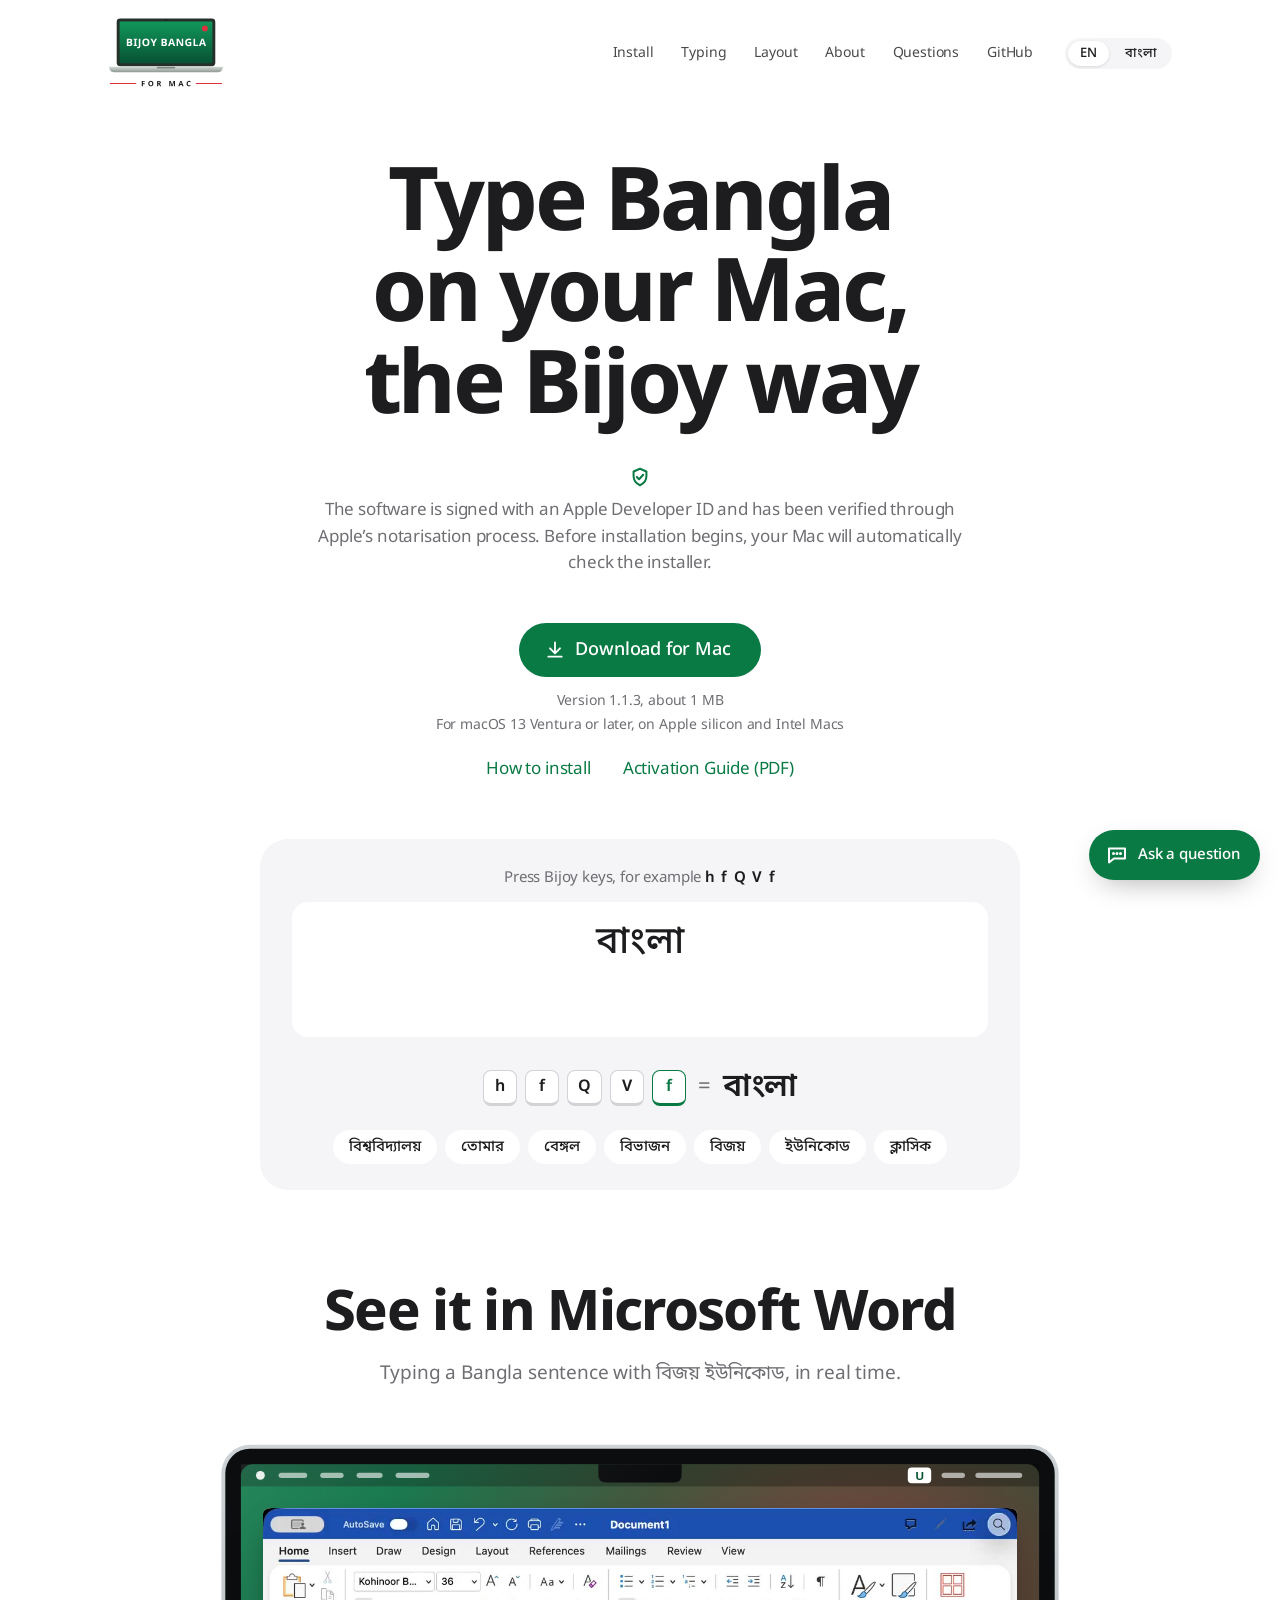
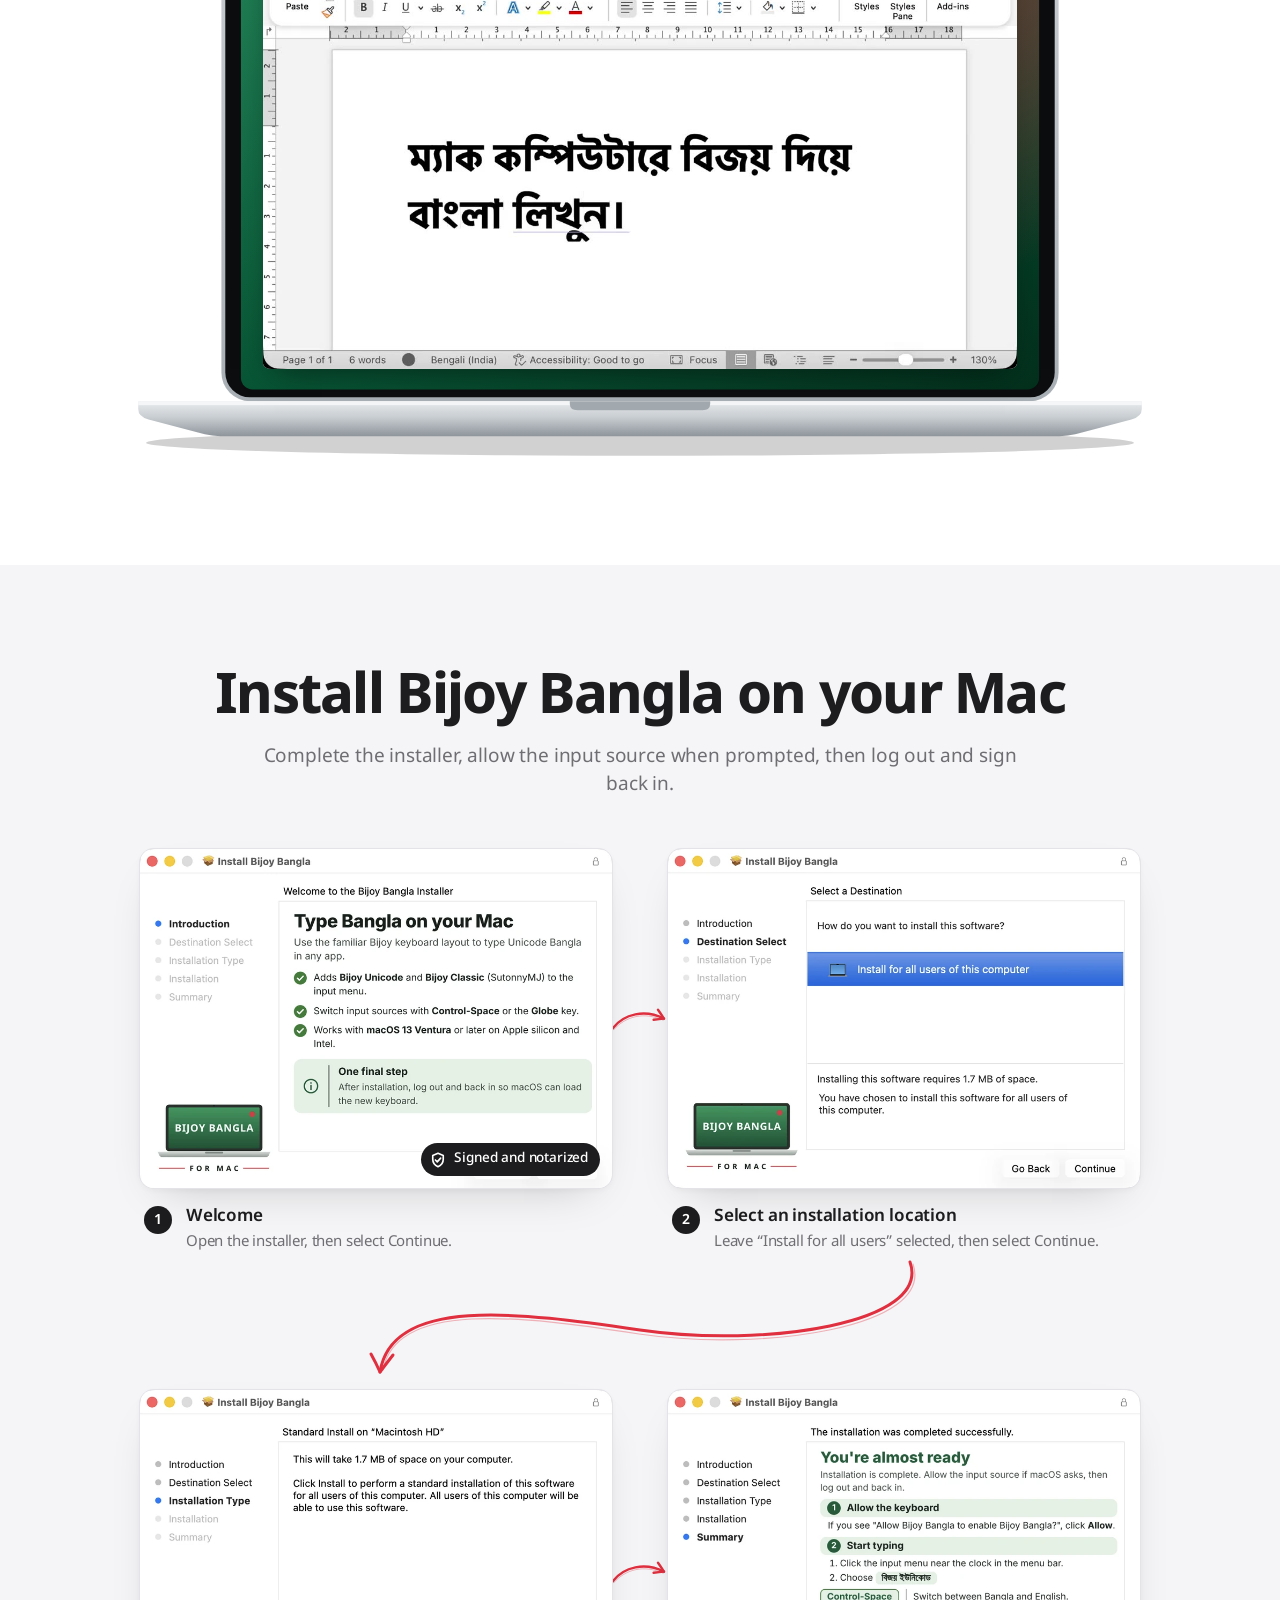
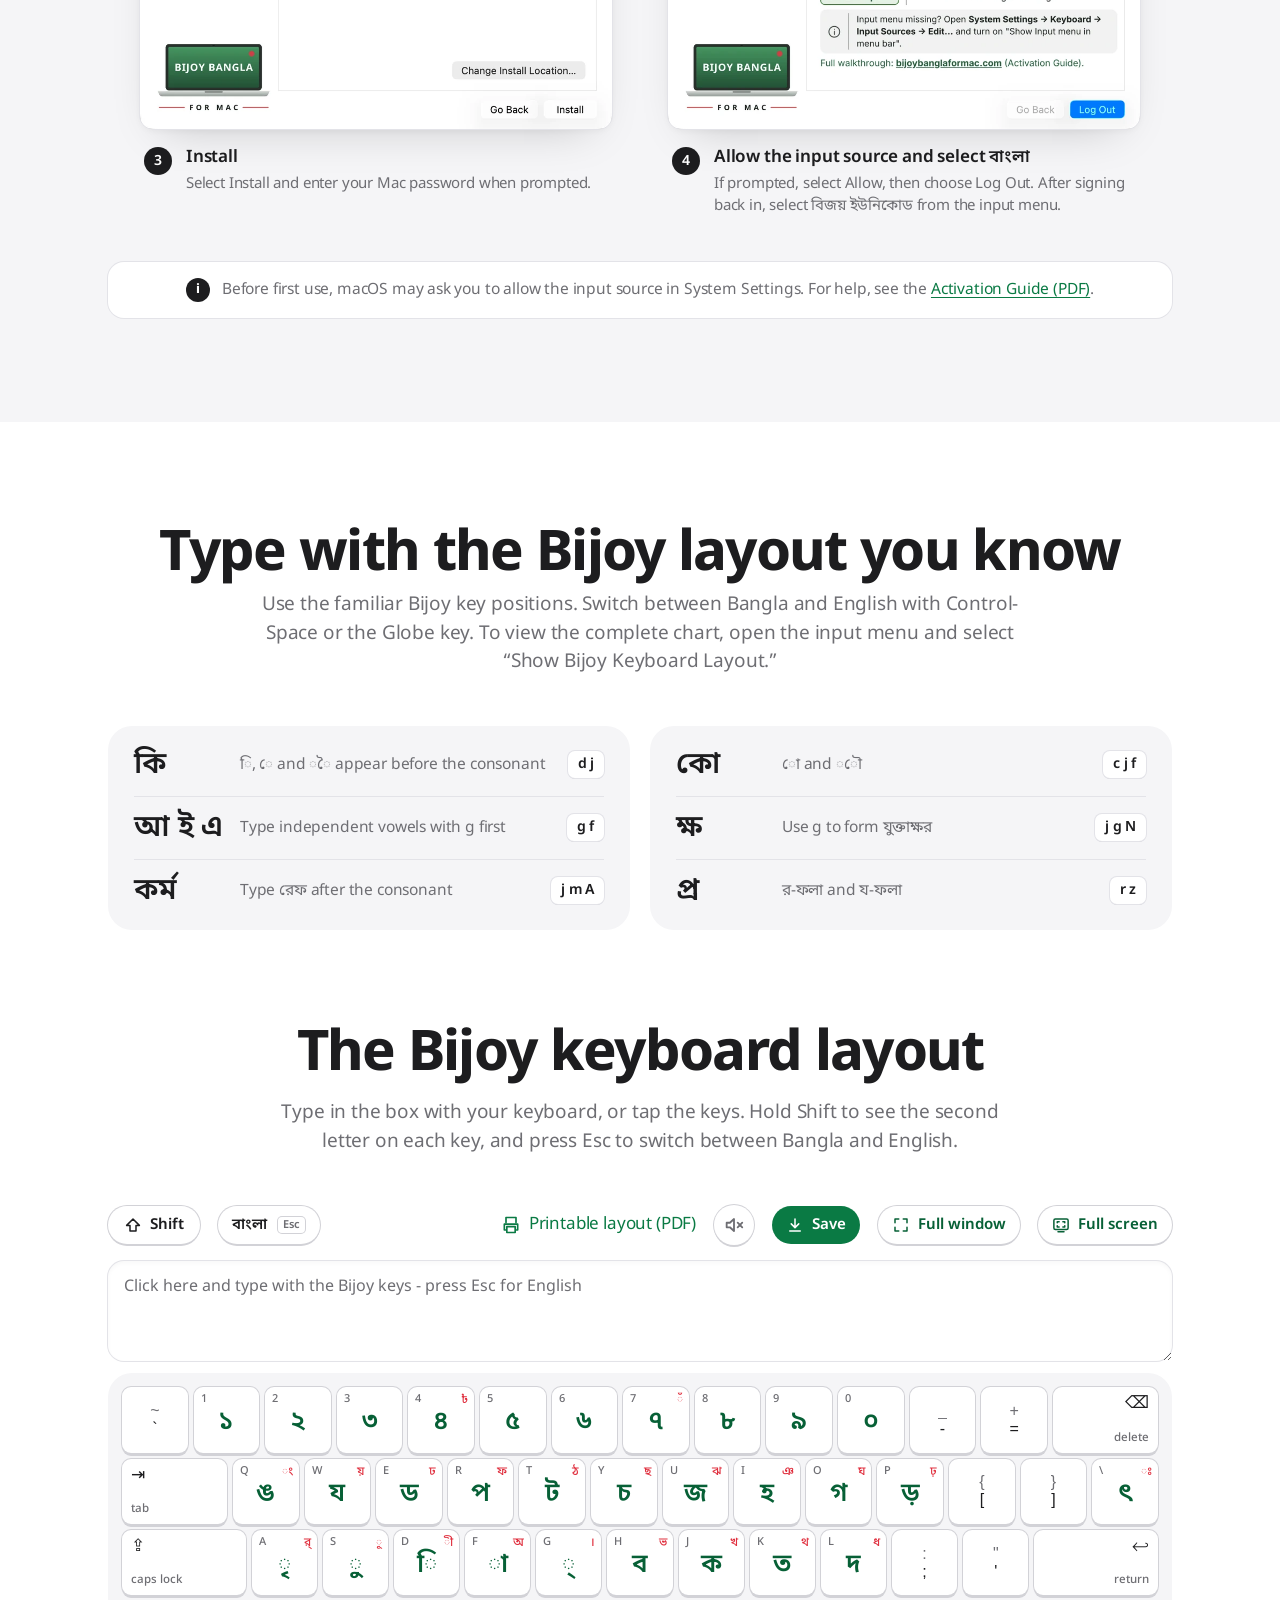
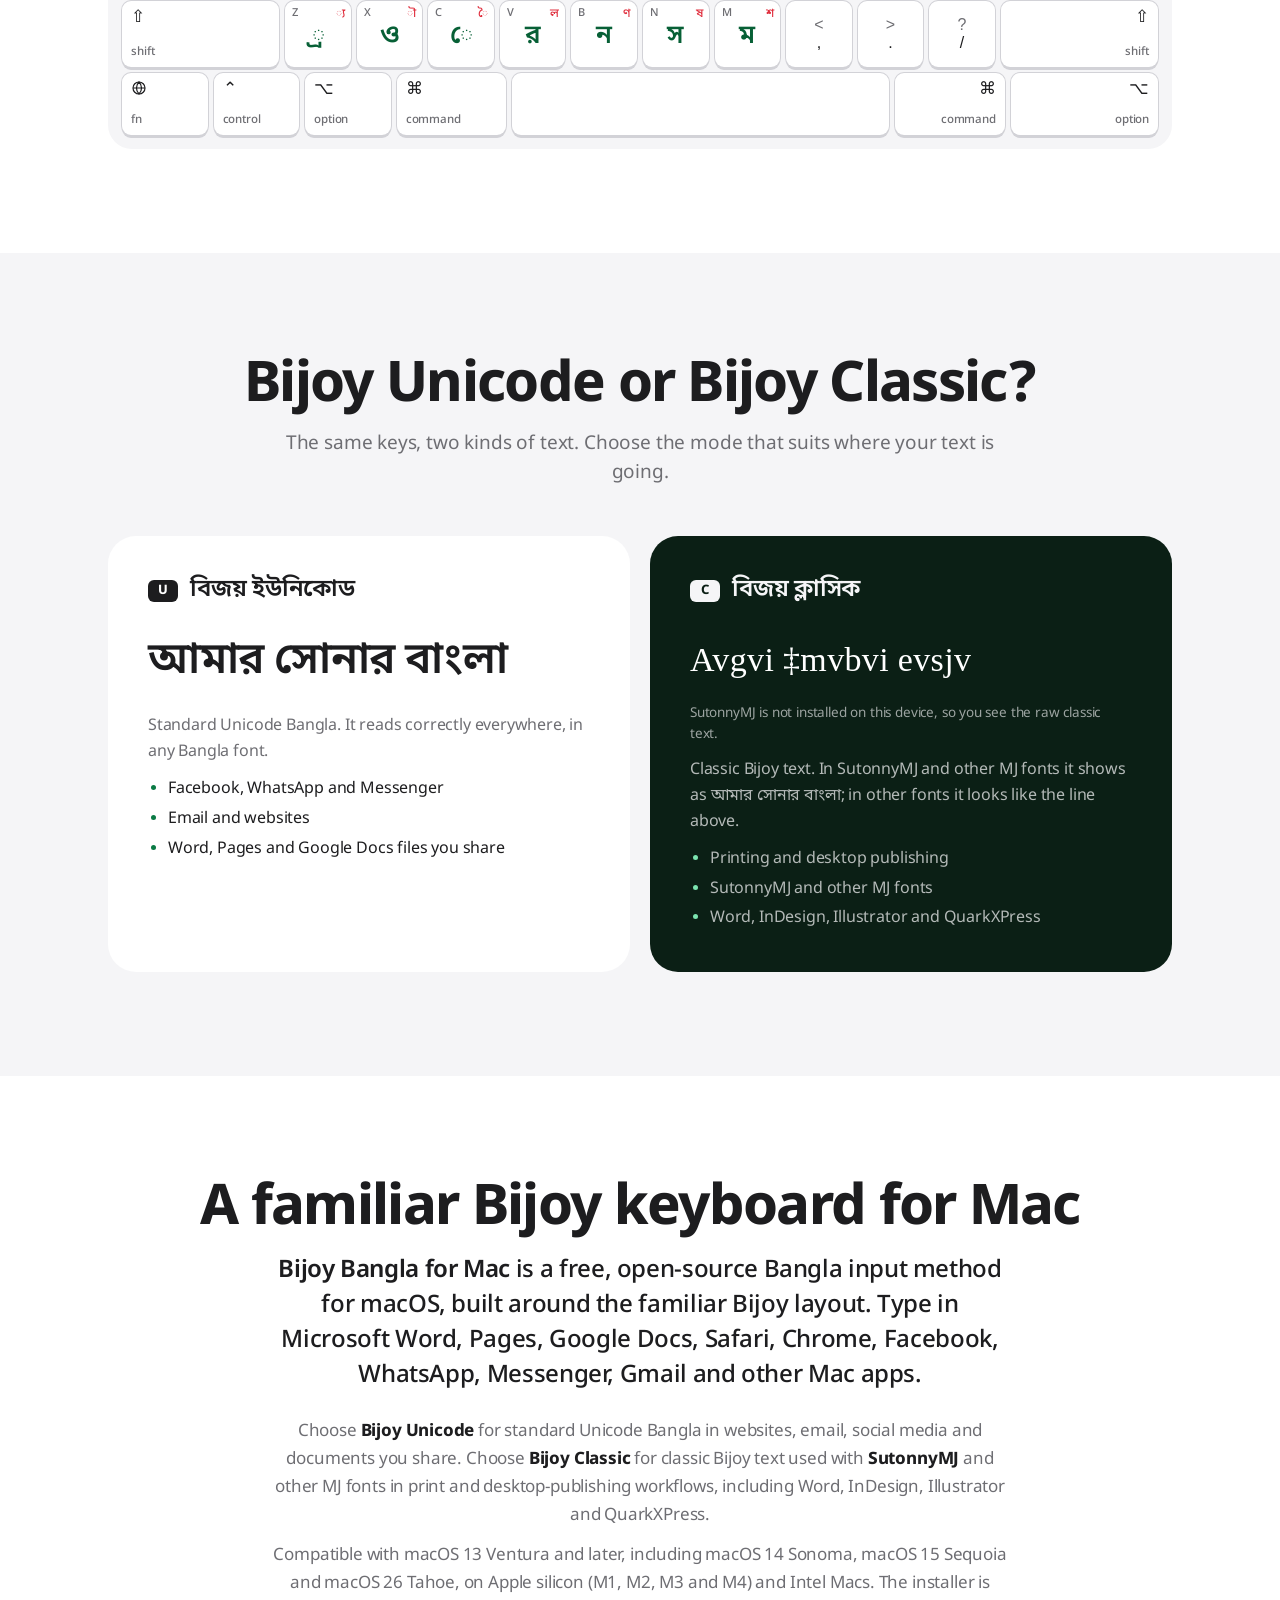
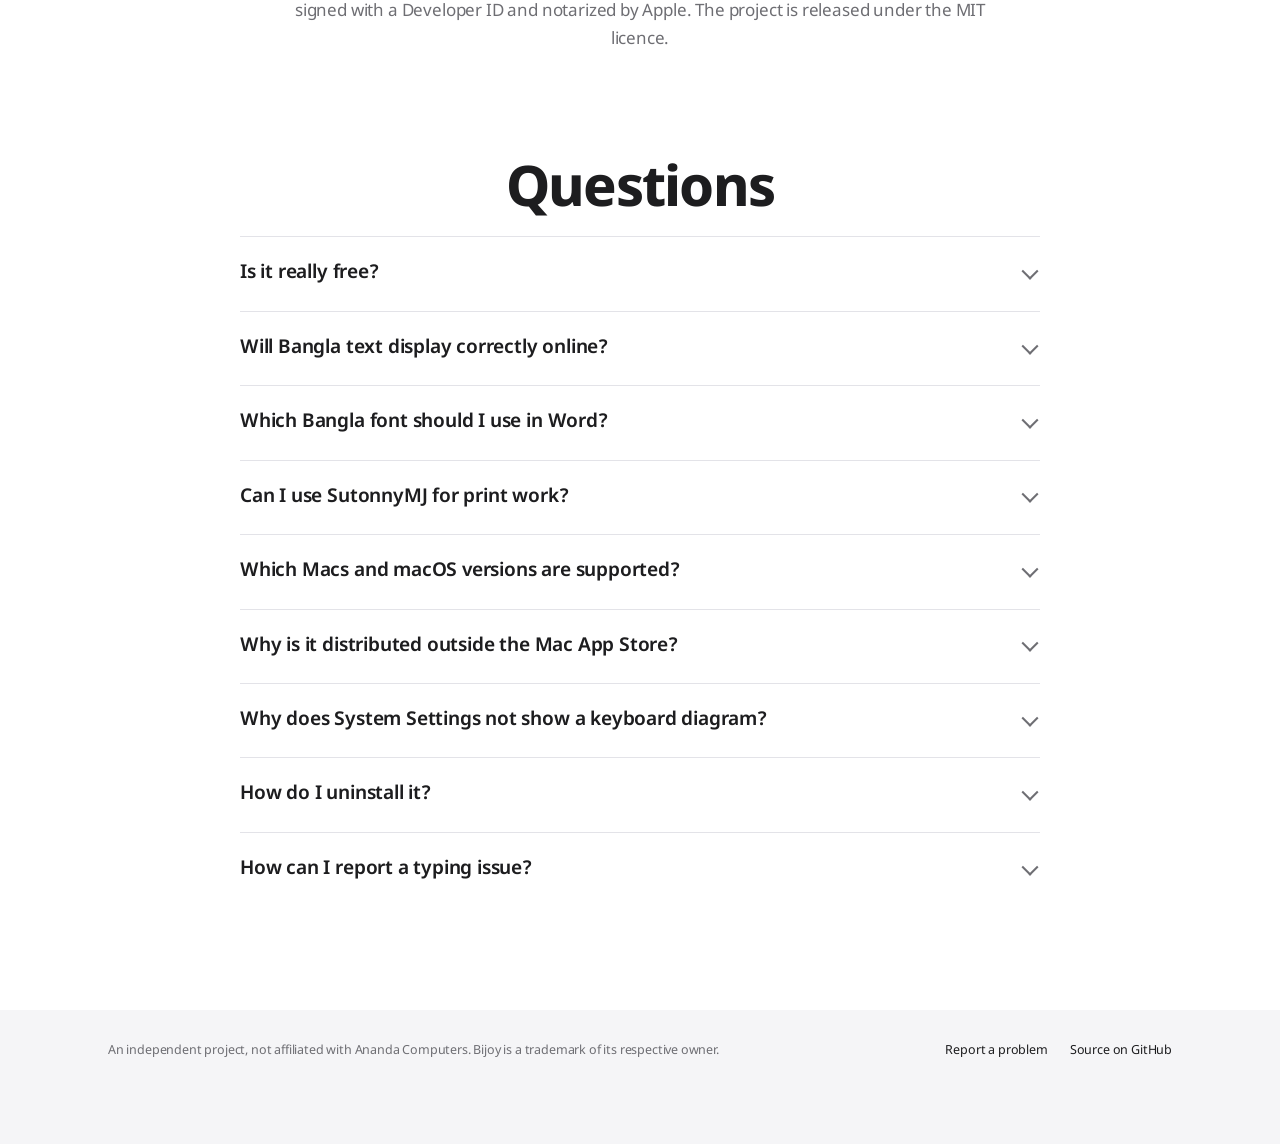
==== commit 9c7bafcf: "Apple-style design, polished Bangla text, chat with Bijoy/Phonetic/English typing and word suggestio" ====
--- a/docs/index.html
+++ b/docs/index.html
@@ -175,7 +175,7 @@
 <link rel="apple-touch-icon" href="apple-touch-icon.png">
 <link rel="preconnect" href="https://fonts.googleapis.com">
 <link rel="preconnect" href="https://fonts.gstatic.com" crossorigin>
-<link href="https://fonts.googleapis.com/css2?family=Hind+Siliguri:wght@400;500;600;700&family=Noto+Sans+Bengali:wght@400;500&family=Noto+Serif+Bengali:wght@400;600;700&display=swap" rel="stylesheet">
+<link href="https://fonts.googleapis.com/css2?family=Noto+Sans+Bengali:wght@400;500;600;700&display=swap" rel="stylesheet">
 <style>
 :root {
   --green: #0B6B3F;
@@ -497,8 +497,17 @@
 html[lang="bn"] .kb-save { font-family: "Noto Sans Bengali", "Kohinoor Bangla", var(--sans); }
 .kb-save svg { width: 18px; height: 18px; }
 .kb-save.done { background: var(--mint); color: var(--green-deep); box-shadow: 0 0 0 1px var(--key-edge), 0 2px 0 var(--key-edge); }
-/* Small phones in full screen: Save and Close become icons so the top row fits */
-@media (max-width: 420px) { .kb-stage.full .kb-save > span, .kb-stage.full .kb-close > span { display: none; } .kb-stage.full .kb-save, .kb-stage.full .kb-close { padding: 9px 12px; } }
+.kb-tools button { white-space: nowrap; }
+/* Phones have no Esc key, so its little label is left off there */
+@media (hover: none) and (pointer: coarse) { .kb-lang kbd { display: none; } }
+/* Phones in full screen: Close is an icon, so everything fits on one row; very narrow phones show Save as an icon too */
+@media (max-width: 640px) {
+  .kb-stage.full .kb-close > span { display: none; }
+  .kb-stage.full .kb-close { width: 44px; padding: 0; justify-content: center; }
+  .kb-stage.full .kb-tools button { height: 40px; box-sizing: border-box; }
+  .kb-stage.full .kb-tools { gap: 8px; }
+}
+@media (max-width: 359px) { .kb-stage.full .kb-save > span { display: none; } .kb-stage.full .kb-save { padding: 9px 12px; } }
 .kb-full, .kb-screen, .kb-close { display: none; align-items: center; gap: 8px; padding: 9px 14px; border-radius: 10px; border: 0; cursor: pointer;
   background: var(--card); color: var(--green-deep); font: 600 15px var(--sans); box-shadow: 0 0 0 1px var(--key-edge), 0 2px 0 var(--key-edge); }
 html[lang="bn"] .kb-full, html[lang="bn"] .kb-screen, html[lang="bn"] .kb-close { font-family: "Noto Sans Bengali", "Kohinoor Bangla", var(--sans); }
@@ -727,6 +736,7 @@
 .foot-links { display: flex; flex-wrap: wrap; gap: 6px 22px; }
 html[lang="bn"] .kb-out, html[lang="bn"] .mode .mode-note, html[lang="bn"] .mode li, html[lang="bn"] .releases .rel-date { font-family: "Noto Sans Bengali", "Kohinoor Bangla", -apple-system, sans-serif; }
 </style>
+<link rel="stylesheet" href="site.css">
 </head>
 <body>
 <div class="stick" aria-hidden="true" inert>
@@ -789,7 +799,7 @@
           </a>
           <span class="dl-count" hidden></span>
           </div>
-          <div class="meta" data-i18n="meta"><span class="m1">Version <span class="ver">1.1.3</span> · About 1 MB</span><span class="m2">Requires macOS 13 Ventura or later · Apple silicon and Intel</span><span class="links"><a class="how" href="#install">How to install <span aria-hidden="true">→</span></a><a class="how" href="/Activation-Guide.pdf">Activation Guide (PDF)</a></span></div>
+          <div class="meta" data-i18n="meta"><span class="m1">Version <span class="ver">1.1.3</span>, about 1 MB</span><span class="m2">For macOS 13 Ventura or later, on Apple silicon and Intel Macs</span><span class="links"><a class="how" href="#install">How to install</a><a class="how" href="/Activation-Guide.pdf">Activation Guide (PDF)</a></span></div>
       </div>
 
       <div class="demo">
@@ -964,9 +974,9 @@
         <p>Compatible with macOS 13 Ventura and later, including macOS 14 Sonoma, macOS 15 Sequoia and macOS 26 Tahoe, on Apple silicon (M1, M2, M3 and M4) and Intel Macs. The installer is signed with a Developer ID and notarized by Apple. The project is released under the MIT licence.</p>
       </div>
       <div lang="bn" class="bn-col">
-        <p><strong>বিজয় বাংলা ফর ম্যাক</strong> হলো macOS এর জন্য একটি বিনামূল্যের, ওপেন-সোর্স বাংলা ইনপুট মেথড। এতে রয়েছে পরিচিত বিজয় লেআউট। MacBook, iMac বা Mac mini-তে Microsoft Word, Pages, Google Docs, Safari, Chrome, Facebook, WhatsApp, Messenger ও Gmail-সহ বিভিন্ন অ্যাপে বাংলায় লিখুন।</p>
-        <p>ওয়েবসাইট, ইমেইল, সামাজিক যোগাযোগমাধ্যম এবং শেয়ার করা নথিতে বাংলা লেখার জন্য <strong>বিজয় ইউনিকোড</strong> ব্যবহার করুন। <strong>SutonnyMJ</strong> ও অন্যান্য MJ ফন্টে ছাপা বা ডেস্কটপ পাবলিশিংয়ের কাজের জন্য বেছে নিন <strong>বিজয় ক্লাসিক</strong>।</p>
-        <p>এটি macOS 13 Ventura ও পরবর্তী সংস্করণে Apple silicon (M1, M2, M3 ও M4) এবং Intel Mac-এ ব্যবহার করা যায়। কোনো অ্যাকাউন্ট বা বিজ্ঞাপনের প্রয়োজন নেই।</p>
+        <p><strong>বিজয় বাংলা ফর ম্যাক</strong> macOS এর জন্য একটি বিনামূল্যের, ওপেন-সোর্স বাংলা ইনপুট মেথড, যা গড়ে উঠেছে পরিচিত বিজয় লেআউটকে ঘিরে। MacBook, iMac বা Mac mini-তে Microsoft Word, Pages, Google Docs, Safari, Chrome, Facebook, WhatsApp, Messenger ও Gmail-সহ সব অ্যাপে বাংলায় লিখুন।</p>
+        <p>ওয়েবসাইট, ইমেইল, সামাজিক যোগাযোগমাধ্যম ও অন্যদের পাঠানো নথির জন্য বেছে নিন <strong>বিজয় ইউনিকোড</strong>। <strong>SutonnyMJ</strong> ও অন্যান্য MJ ফন্টে ছাপা বা ডেস্কটপ পাবলিশিংয়ের কাজের জন্য রয়েছে <strong>বিজয় ক্লাসিক</strong>।</p>
+        <p>macOS 13 Ventura ও পরবর্তী সব সংস্করণে, Apple silicon (M1, M2, M3 ও M4) এবং Intel Mac-এ এটি চলে। কোনো অ্যাকাউন্ট খুলতে হয় না, কোনো বিজ্ঞাপনও নেই।</p>
       </div>
     </div>
   </div>
@@ -1031,51 +1041,51 @@
   /* ---------- Language switch ---------- */
   const BN = {
     navLayout: "লেআউট",
-    seeTitle: "Microsoft Word-এ দেখুন",
-    seeLead: "বিজয় ইউনিকোড দিয়ে একটি বাংলা বাক্য টাইপ করা হচ্ছে, একেবারে বাস্তব সময়ে।",
+    seeTitle: 'Microsoft Word-এ যেভাবে কাজ করে',
+    seeLead: 'বিজয় ইউনিকোডে একটি বাংলা বাক্য টাইপ করার সরাসরি দৃশ্য।',
     layoutTitle: "বিজয় কীবোর্ড লেআউট",
-    layoutLead: "কীবোর্ড দিয়ে বক্সে টাইপ করুন, অথবা কী-তে চাপুন। প্রতিটি কী-র দ্বিতীয় অক্ষর দেখতে Shift চেপে ধরুন, আর বাংলা ও ইংরেজির মধ্যে বদলাতে Esc চাপুন।",
-    layoutPdf: "প্রিন্ট করার লেআউট (PDF)",
+    layoutLead: 'নিজের কীবোর্ড দিয়ে বক্সে টাইপ করুন, অথবা নিচের কী-তে চাপুন। প্রতিটি কী-এর দ্বিতীয় অক্ষর দেখতে Shift চেপে ধরুন। বাংলা ও ইংরেজির মধ্যে বদলাতে Esc চাপুন।',
+    layoutPdf: 'প্রিন্টযোগ্য লেআউট (PDF)',
     kbFull: "পূর্ণ স্ক্রিন", kbClose: "বন্ধ করুন", kbWindow: "পূর্ণ উইন্ডো", kbScreen: "পূর্ণ স্ক্রিন", kbSave: "সেভ করুন", kbSaved: "সেভ হয়েছে",
-    modesTitle: "বিজয় ইউনিকোড নাকি বিজয় ক্লাসিক?",
-    modesLead: "একই কী, দুই ধরনের লেখা। লেখাটি কোথায় ব্যবহার হবে, সেই অনুযায়ী মোড বেছে নিন।",
-    uniCap: "স্ট্যান্ডার্ড Unicode বাংলা। যেকোনো বাংলা ফন্টে, সব জায়গায় ঠিকভাবে পড়া যায়।",
-    uniList: "<li>Facebook, WhatsApp ও Messenger</li><li>ইমেইল ও ওয়েবসাইট</li><li>শেয়ার করার Word, Pages ও Google Docs ফাইল</li>",
-    clsCap: "ক্লাসিক বিজয় লেখা। SutonnyMJ ও অন্যান্য MJ ফন্টে এটি <span lang=\"bn\">আমার সোনার বাংলা</span> হিসেবে দেখা যায়; অন্য ফন্টে দেখতে ওপরের লাইনের মতো।",
+    modesTitle: 'বিজয় ইউনিকোড, না বিজয় ক্লাসিক?',
+    modesLead: 'কী একই, লেখার ধরন দুটি। লেখাটি কোথায় ব্যবহার করবেন, সে অনুযায়ী মোড বেছে নিন।',
+    uniCap: 'আদর্শ ইউনিকোড বাংলা। যেকোনো বাংলা ফন্টে, সব জায়গায় নির্ভুলভাবে পড়া যায়।',
+    uniList: '<li>Facebook, WhatsApp ও Messenger</li><li>ইমেইল ও ওয়েবসাইট</li><li>অন্যদের পাঠানো Word, Pages ও Google Docs ফাইল</li>',
+    clsCap: 'ক্লাসিক বিজয় এনকোডিংয়ের লেখা। SutonnyMJ ও অন্যান্য MJ ফন্টে এটি <span lang="bn">আমার সোনার বাংলা</span> হিসেবে দেখায়; অন্য ফন্টে দেখায় ওপরের লাইনের মতো।',
     clsList: "<li>ছাপা ও ডেস্কটপ পাবলিশিং</li><li>SutonnyMJ ও অন্যান্য MJ ফন্ট</li><li>Word, InDesign, Illustrator ও QuarkXPress</li>",
-    newsTitle: "নতুন যা এসেছে",
+    newsTitle: 'নতুন কী এসেছে',
     newsAll: "GitHub-এ সব রিলিজ দেখুন",
     footReport: "সমস্যা জানান",
-    navInstall: "ইনস্টলেশন", navTyping: "টাইপের নিয়ম", navAbout: "পরিচিতি", navFaq: "সাধারণ জিজ্ঞাসা", aboutTitle: "ম্যাকের জন্য পরিচিত বিজয় কীবোর্ড",
+    navInstall: 'ইনস্টল', navTyping: "টাইপের নিয়ম", navAbout: "পরিচিতি", navFaq: 'প্রশ্নোত্তর', aboutTitle: "ম্যাকের জন্য পরিচিত বিজয় কীবোর্ড",
     seal: "সাইন ও নোটারাইজ করা",
     download: "ম্যাকের জন্য ডাউনলোড",
-    meta: '<span class="m1">সংস্করণ <span class="ver">১.১.৩</span> · প্রায় ১ মেগাবাইট</span><span class="m2">macOS 13 Ventura বা পরবর্তী সংস্করণ · Apple silicon ও Intel</span><span class="links"><a class="how" href="#install">ইনস্টল করার নির্দেশিকা <span aria-hidden="true">→</span></a><a class="how" href="/Activation-Guide.pdf">অ্যাক্টিভেশন গাইড (PDF)</a></span>',
-    demoBadge: "টাইপ করে দেখুন", demoLabel: "বিজয় লেআউটে টাইপ করুন, যেমন",
-    touchNote: "ফোন বা ট্যাবলেটে একটি নমুনা শব্দে ট্যাপ করে টাইপের ধাপ দেখুন।",
-    hintEmpty: "আপনার চাপা কী-গুলো এখানে দেখা যাবে", hintSpace: "স্পেস চাপলে শব্দটি সম্পূর্ণ হবে",
+    meta: '<span class="m1">সংস্করণ <span class="ver">১.১.৩</span>, আকার প্রায় ১ মেগাবাইট</span><span class="m2">macOS 13 Ventura বা পরবর্তী সংস্করণ, Apple silicon ও Intel ম্যাকের জন্য</span><span class="links"><a class="how" href="#install">ইনস্টল করার নিয়ম</a><a class="how" href="/Activation-Guide.pdf">অ্যাক্টিভেশন গাইড (PDF)</a></span>',
+    demoBadge: "টাইপ করে দেখুন", demoLabel: 'বিজয় কী চেপে দেখুন, যেমন',
+    touchNote: 'ফোন বা ট্যাবলেটে যেকোনো নমুনা শব্দে ট্যাপ করুন, কীভাবে টাইপ হয় দেখতে পাবেন।',
+    hintEmpty: 'আপনি যে কী চাপবেন, তা এখানে দেখা যাবে', hintSpace: 'শব্দ শেষ করতে স্পেস চাপুন',
     installTitle: "আপনার Mac-এ বিজয় বাংলা ইনস্টল করুন",
-    installSub: "ইনস্টলারের ধাপগুলো সম্পন্ন করুন। অনুরোধ এলে ইনপুট সোর্স ব্যবহারের অনুমতি দিন, তারপর লগ আউট করে আবার সাইন ইন করুন।",
-    s1t: "স্বাগতম", s1d: "ইনস্টলারটি খুলে Continue নির্বাচন করুন।",
-    s2t: "ইনস্টলেশনের স্থান নির্বাচন করুন", s2d: "“Install for all users” নির্বাচনটি অপরিবর্তিত রেখে Continue নির্বাচন করুন।",
-    s3t: "ইনস্টল করুন", s3d: "Install নির্বাচন করুন। অনুরোধ এলে আপনার Mac এর পাসওয়ার্ড দিন।",
-    s5t: "ইনপুট সোর্স চালু করে বাংলা নির্বাচন করুন", s5d: "অনুরোধ এলে Allow নির্বাচন করে Log Out করুন। আবার সাইন ইন করার পর ইনপুট মেনু থেকে বিজয় ইউনিকোড নির্বাচন করুন।",
-    banner: 'প্রথমবার ব্যবহারের আগে macOS এর System Settings-এ ইনপুট সোর্স ব্যবহারের অনুমতি দিতে হতে পারে। সহায়তার জন্য দেখুন <a href="/Activation-Guide.pdf">অ্যাক্টিভেশন গাইড (PDF)</a>।',
-    typingTitle: "পরিচিত বিজয় লেআউটে টাইপ করুন",
-    typingLead: "পরিচিত বিজয় কী-গুলোই ব্যবহার করুন। Control-Space বা Globe কী দিয়ে বাংলা ও ইংরেজির মধ্যে বদলান। সম্পূর্ণ কী-চার্ট দেখতে ইনপুট মেনু থেকে “Show Bijoy Keyboard Layout” নির্বাচন করুন।",
-    r1: "ব্যঞ্জনবর্ণের আগে বসে ◌ি, ◌ে ও ◌ৈ", r2: "স্বতন্ত্র স্বরবর্ণ লিখতে g আগে চাপুন", r3: "ব্যঞ্জনবর্ণের পরে লিখুন রেফ",
-    r4: "◌ো ও ◌ৌ", r5: "g দিয়ে যুক্তাক্ষর তৈরি হয়", r6: "র-ফলা ও য-ফলা",
-    faqTitle: "সাধারণ জিজ্ঞাসা",
-    q1: "এই সফটওয়্যারটি কি সম্পূর্ণ বিনামূল্যে?", a1: "হ্যাঁ। ব্যবহার করতে কোনো ফি, ট্রায়াল, অ্যাকাউন্ট বা বিজ্ঞাপনের প্রয়োজন নেই। সোর্স কোড GitHub-এ MIT লাইসেন্সের অধীনে উন্মুক্ত।",
-    q2: "ওয়েবসাইটে বাংলা লেখা কি ঠিকভাবে দেখা যাবে?", a2: "হ্যাঁ। বিজয় ইউনিকোডে লেখা বাংলা স্ট্যান্ডার্ড Unicode-এ সংরক্ষিত হয়। তাই বাংলা সমর্থিত ব্রাউজার, Word, Pages, WordPress, Facebook এবং অন্যান্য অ্যাপে তা দেখা যায়।",
-    q9: "Word-এ কোন বাংলা ফন্ট ব্যবহার করব?", a9: '<p>Microsoft Word, Pages ও Google Docs-এর জন্য সবচেয়ে ভালো ফন্ট <strong>Noto Sans Bengali</strong>। এটি Google-এর বিনামূল্যের ফন্ট, যেকোনো আকারে পরিষ্কার এবং যুক্তাক্ষর সঠিকভাবে দেখায়। ফন্টটি একবার ইনস্টল করুন, তারপর বাংলা লেখা সিলেক্ট করে ফন্টটি বেছে নিন।</p><ul class="font-list"><li><b>ডকুমেন্টের জন্য সেরা:</b> <a href="https://fonts.google.com/noto/specimen/Noto+Sans+Bengali">Noto Sans Bengali</a></li><li><b>বই বা ছাপার মতো:</b> <a href="https://fonts.google.com/noto/specimen/Noto+Serif+Bengali">Noto Serif Bengali</a>, <a href="https://fonts.google.com/specimen/Tiro+Bangla">Tiro Bangla</a></li><li><b>পরিচ্ছন্ন ও আধুনিক:</b> <a href="https://fonts.google.com/specimen/Hind+Siliguri">Hind Siliguri</a>, <a href="https://fonts.google.com/specimen/Anek+Bangla">Anek Bangla</a>, <a href="https://fonts.google.com/specimen/Baloo+Da+2">Baloo Da 2</a></li><li><b>সব ম্যাকে আগে থেকেই আছে:</b> Kohinoor Bangla, Bangla Sangam MN, Bangla MN</li><li><b>আরও জনপ্রিয় ফন্ট:</b> SolaimanLipi, Kalpurush, Nikosh</li></ul><p>SutonnyMJ ও অন্যান্য MJ ফন্ট শুধু বিজয় ক্লাসিকের জন্য। বিজয় ইউনিকোডে লিখলে এগুলোতে ভুল অক্ষর দেখাবে।</p>',
-    q7: "ছাপার কাজে কি SutonnyMJ ব্যবহার করা যাবে?", a7: "হ্যাঁ। ইনপুট মেনু থেকে বিজয় ক্লাসিক নির্বাচন করে ডকুমেন্টে SutonnyMJ বা অন্য MJ ফন্ট ব্যবহার করুন। পরিচিত বিজয় কী-তে টাইপ করলে MJ ফন্ট ও ছাপার কাজে ব্যবহৃত ক্লাসিক বিজয় এনকোডিংয়ে লেখা তৈরি হবে। ওয়েবসাইট ও ইমেইলের জন্য বিজয় ইউনিকোড ব্যবহার করুন।",
-    q8: "কোন Mac ও macOS সংস্করণে এটি চলে?", a8: "macOS 13 Ventura ও পরবর্তী সংস্করণে, যার মধ্যে macOS 14 Sonoma, macOS 15 Sequoia এবং macOS 26 Tahoe রয়েছে। Apple silicon (M1, M2, M3 ও M4) এবং Intel Mac সমর্থিত।",
-    q3: "Mac App Store এর বাইরে থেকে ইনস্টল করতে হয় কেন?", a3: "Mac App Store-এ এই ইনপুট মেথডটি বিতরণ করা হয় না; তাই এটি এই ওয়েবসাইট থেকে সরাসরি ডাউনলোড করতে হবে। ইনস্টলারটি Developer ID দিয়ে সাইন করা এবং Apple এর notarisation প্রক্রিয়ায় যাচাই করা। খোলার সময় macOS ইনস্টলারটি পরীক্ষা করে।",
-    q6: "System Settings-এ কীবোর্ডের চিত্র দেখা যায় না কেন?", a6: "System Settings-এ সাধারণ কীবোর্ড লেআউটের চিত্র দেখানো হয়। বিজয় বাংলা একটি ইনপুট মেথড, যা স্বরচিহ্নের সঠিক অবস্থান ও যুক্তাক্ষর তৈরির কাজ পরিচালনা করে। তাই সেখানে কীবোর্ডের চিত্রের বদলে তথ্যবার্তা দেখা যেতে পারে। কী-চার্ট দেখতে মেনু বারের ইনপুট মেনু থেকে “Show Bijoy Keyboard Layout” নির্বাচন করুন।",
-    q4: "বিজয় বাংলা কীভাবে আনইনস্টল করব?", a4: "মেনু বারের ইনপুট মেনু খুলে “Uninstall Bijoy Bangla” নির্বাচন করুন। অনুরোধ এলে Mac এর পাসওয়ার্ড দিন, তারপর লগ আউট করে আবার সাইন ইন করুন।",
-    q5: "টাইপিং-সংক্রান্ত সমস্যা কীভাবে জানাব?", a5: 'চাপা কী-গুলো এবং আপনি যে বাংলা লেখা আশা করেছিলেন, তা উল্লেখ করে <a href="https://github.com/nasirahamed-design/bijoybanglaformac/issues">GitHub</a>-এ একটি issue জমা দিন।',
-    foot2: "এটি একটি স্বতন্ত্র প্রকল্প; আনন্দ কম্পিউটার্সের সঙ্গে এর কোনো সম্পৃক্ততা নেই। বিজয় সংশ্লিষ্ট মালিকের ট্রেডমার্ক।",
-    footGit: "GitHub-এ সোর্স কোড দেখুন",
+    installSub: 'ইনস্টলারের ধাপগুলো শেষ করুন, জিজ্ঞেস করলে ইনপুট সোর্সের অনুমতি দিন, তারপর লগ আউট করে আবার সাইন ইন করুন।',
+    s1t: "স্বাগতম", s1d: 'ইনস্টলারটি খুলে Continue-তে ক্লিক করুন।',
+    s2t: 'কোথায় ইনস্টল হবে, বেছে নিন', s2d: '“Install for all users” যেমন আছে তেমন রেখে Continue-তে ক্লিক করুন।',
+    s3t: "ইনস্টল করুন", s3d: 'Install-এ ক্লিক করুন এবং পাসওয়ার্ড চাইলে আপনার Mac এর পাসওয়ার্ড দিন।',
+    s5t: 'ইনপুট সোর্সের অনুমতি দিয়ে বাংলা বেছে নিন', s5d: 'জিজ্ঞেস করলে Allow দিন, তারপর Log Out করুন। আবার সাইন ইন করে ইনপুট মেনু থেকে বিজয় ইউনিকোড বেছে নিন।',
+    banner: 'প্রথমবার ব্যবহারের আগে macOS হয়তো System Settings-এ ইনপুট সোর্সের অনুমতি চাইবে। বিস্তারিত জানতে দেখুন <a href="/Activation-Guide.pdf">অ্যাক্টিভেশন গাইড (PDF)</a>।',
+    typingTitle: 'চেনা বিজয় লেআউটেই টাইপ করুন',
+    typingLead: 'বিজয়ের পরিচিত কী-বিন্যাসই এখানে পাবেন। বাংলা ও ইংরেজির মধ্যে বদলাতে Control-Space বা Globe কী চাপুন। পুরো কী-চার্ট দেখতে ইনপুট মেনু থেকে “Show Bijoy Keyboard Layout” বেছে নিন।',
+    r1: '◌ি, ◌ে ও ◌ৈ ব্যঞ্জনবর্ণের আগে টাইপ করুন', r2: 'স্বরবর্ণ লিখতে আগে g চাপুন', r3: 'রেফ টাইপ করুন ব্যঞ্জনবর্ণের পরে',
+    r4: "◌ো ও ◌ৌ", r5: 'যুক্তাক্ষর তৈরি করতে g ব্যবহার করুন', r6: "র-ফলা ও য-ফলা",
+    faqTitle: 'প্রশ্নোত্তর',
+    q1: 'এটি কি সত্যিই বিনামূল্যে?', a1: 'হ্যাঁ। কোনো ফি, ট্রায়াল, অ্যাকাউন্ট বা বিজ্ঞাপন নেই। সোর্স কোড MIT লাইসেন্সে GitHub-এ উন্মুক্ত।',
+    q2: 'অনলাইনে বাংলা লেখা কি ঠিকভাবে দেখাবে?', a2: 'হ্যাঁ। বিজয় ইউনিকোডে লেখা বাংলা আদর্শ ইউনিকোডে সংরক্ষিত হয়, তাই বাংলা সমর্থন করে এমন সব ব্রাউজার এবং Word, Pages, WordPress, Facebook-সহ অন্যান্য অ্যাপে তা ঠিকভাবে দেখায়।',
+    q9: "Word-এ কোন বাংলা ফন্ট ব্যবহার করব?", a9: '<p>Microsoft Word, Pages ও Google Docs এর জন্য সবচেয়ে উপযোগী ফন্ট <strong>Noto Sans Bengali</strong>। Google এর এই বিনামূল্যের ফন্টটি যেকোনো আকারে পরিষ্কার পড়া যায় এবং যুক্তাক্ষর নির্ভুলভাবে দেখায়। ফন্টটি একবার ইনস্টল করে নিন, তারপর বাংলা লেখা সিলেক্ট করে ফন্টটি বেছে দিন।</p><ul class="font-list"><li><b>ডকুমেন্টের জন্য সেরা:</b> <a href="https://fonts.google.com/noto/specimen/Noto+Sans+Bengali">Noto Sans Bengali</a></li><li><b>বই বা ছাপার ধাঁচে:</b> <a href="https://fonts.google.com/noto/specimen/Noto+Serif+Bengali">Noto Serif Bengali</a>, <a href="https://fonts.google.com/specimen/Tiro+Bangla">Tiro Bangla</a></li><li><b>পরিচ্ছন্ন ও আধুনিক:</b> <a href="https://fonts.google.com/specimen/Hind+Siliguri">Hind Siliguri</a>, <a href="https://fonts.google.com/specimen/Anek+Bangla">Anek Bangla</a>, <a href="https://fonts.google.com/specimen/Baloo+Da+2">Baloo Da 2</a></li><li><b>প্রতিটি ম্যাকে আগে থেকেই আছে:</b> Kohinoor Bangla, Bangla Sangam MN, Bangla MN</li><li><b>আরও জনপ্রিয় ফন্ট:</b> SolaimanLipi, Kalpurush, Nikosh</li></ul><p>SutonnyMJ ও অন্যান্য MJ ফন্ট কেবল বিজয় ক্লাসিকের জন্য। বিজয় ইউনিকোডের লেখায় এগুলো ব্যবহার করলে ভুল অক্ষর দেখাবে।</p>',
+    q7: "ছাপার কাজে কি SutonnyMJ ব্যবহার করা যাবে?", a7: 'হ্যাঁ। ইনপুট মেনু থেকে বিজয় ক্লাসিক বেছে নিন এবং ডকুমেন্টে SutonnyMJ বা অন্য কোনো MJ ফন্ট দিন। চেনা বিজয় কী-তেই টাইপ করবেন, আর লেখা তৈরি হবে ছাপাখানায় প্রচলিত ক্লাসিক বিজয় এনকোডিংয়ে। ওয়েবসাইট ও ইমেইলের জন্য বিজয় ইউনিকোড ব্যবহার করুন।',
+    q8: 'কোন কোন Mac ও macOS সংস্করণে চলে?', a8: 'macOS 13 Ventura ও পরবর্তী সব সংস্করণে, অর্থাৎ macOS 14 Sonoma, macOS 15 Sequoia ও macOS 26 Tahoe-তেও চলে। Apple silicon (M1, M2, M3 ও M4) এবং Intel, দুই ধরনের Mac-ই সমর্থিত।',
+    q3: 'এটি Mac App Store-এ নেই কেন?', a3: 'এই ইনপুট মেথডটি Mac App Store-এ দেওয়া হয় না, তাই এটি সরাসরি এই ওয়েবসাইট থেকে ডাউনলোড করতে হয়। ইনস্টলারটি Developer ID দিয়ে সাইন করা এবং Apple এর নোটারাইজেশন প্রক্রিয়ায় যাচাই করা। খোলার সময় macOS নিজেই ইনস্টলারটি পরীক্ষা করে।',
+    q6: 'System Settings-এ কীবোর্ডের ছবি দেখায় না কেন?', a6: 'System Settings কেবল সাধারণ কীবোর্ড লেআউটের ছবি দেখায়। বিজয় বাংলা একটি ইনপুট মেথড, যা কার-চিহ্নের সঠিক অবস্থান ও যুক্তাক্ষর তৈরির কাজ সামলায়; তাই সেখানে ছবির বদলে একটি তথ্যবার্তা দেখা যেতে পারে। কী-চার্ট দেখতে মেনু বারের ইনপুট মেনু থেকে “Show Bijoy Keyboard Layout” বেছে নিন।',
+    q4: "বিজয় বাংলা কীভাবে আনইনস্টল করব?", a4: 'মেনু বারের ইনপুট মেনু খুলে “Uninstall Bijoy Bangla” বেছে নিন। পাসওয়ার্ড চাইলে Mac এর পাসওয়ার্ড দিন, তারপর লগ আউট করে আবার সাইন ইন করুন।',
+    q5: 'টাইপ করতে সমস্যা হলে কীভাবে জানাব?', a5: 'কোন কী চেপেছিলেন এবং কোন বাংলা লেখা আশা করেছিলেন, তা লিখে <a href="https://github.com/nasirahamed-design/bijoybanglaformac/issues">GitHub</a>-এ একটি issue খুলুন।',
+    foot2: 'এটি একটি স্বতন্ত্র প্রকল্প; আনন্দ কম্পিউটার্সের সঙ্গে এর কোনো সম্পর্ক নেই। ‘বিজয়’ নামটি এর স্বত্বাধিকারীর ট্রেডমার্ক।',
+    footGit: 'GitHub-এ সোর্স কোড',
   };
   const EN = { hintEmpty: "The keys you press will appear here", hintSpace: "Press Space to complete the word" };
   document.querySelectorAll("[data-i18n]").forEach(el => { EN[el.dataset.i18n] = el.innerHTML; });
@@ -1231,7 +1241,7 @@
     const dl = document.querySelector(".dl-count");
     if (dl && downloads !== null) {
       dl.hidden = false;
-      dl.innerHTML = "<strong>" + num(downloads) + "</strong> " + (lang === "bn" ? "বার ডাউনলোড" : (downloads === 1 ? "download" : "downloads"));
+      dl.innerHTML = "<strong>" + num(downloads) + "</strong> " + (lang === "bn" ? "বার ডাউনলোড হয়েছে" : (downloads === 1 ? "download" : "downloads"));
     }
     const st = document.querySelector("footer.site .stats");
     if (st && stats) {
@@ -1391,11 +1401,16 @@
       el.setAttribute('aria-label', english ? en : label(k) + ': ' + MAP[k][0] + (MAP[k][1] ? ', Shift: ' + MAP[k][1] : ''));
       });
     });
-    if (pad) pad.placeholder = english
+    // Phones have no Esc key: there the globe key switches language
+    var phoneish = window.matchMedia && matchMedia('(hover: none) and (pointer: coarse)').matches;
+    if (pad) pad.placeholder = phoneish
+      ? (english ? (pageBn ? 'ইংরেজিতে টাইপ করুন - বাংলায় ফিরতে গ্লোব কী চাপুন' : 'Type in English - tap the globe key for Bangla')
+                 : (pageBn ? 'এখানে বিজয় কী-তে টাইপ করুন - ইংরেজিতে যেতে গ্লোব কী চাপুন' : 'Type with the Bijoy keys - tap the globe key for English'))
+      : english
       ? (pageBn ? 'ইংরেজিতে টাইপ করুন - বাংলায় ফিরতে Esc চাপুন' : 'Type in English - press Esc to switch back to Bangla')
-      : (pageBn ? 'এখানে ক্লিক করে বিজয় কী দিয়ে টাইপ করুন - ইংরেজির জন্য Esc চাপুন' : 'Click here and type with the Bijoy keys - press Esc for English');
-  }
-  function show(name, ch) { out.innerHTML = esc(name) + (ch ? ' →<b lang="' + (english ? 'en' : 'bn') + '">' + esc(ch) + '</b>' : ''); }
+      : (pageBn ? 'এখানে ক্লিক করে বিজয় কী-তে টাইপ করুন - ইংরেজিতে যেতে Esc চাপুন' : 'Click here and type with the Bijoy keys - press Esc for English');
+  }
+  function show(name, ch) { out.innerHTML = esc(name) + (ch ? ' <b lang="' + (english ? 'en' : 'bn') + '">' + esc(ch) + '</b>' : ''); }
   function flash(el) {
     if (!el) return;
     (el.forEach ? el : [el]).forEach(function (e) { e.classList.add('hit'); setTimeout(function () { e.classList.remove('hit'); }, 160); });
@@ -1449,7 +1464,7 @@
   function switchLang() {
     var typing = document.activeElement === pad || full;
     if (typing) sync();
-    commitPad(''); english = !english; paint(); show(english ? 'English' : 'বাংলা (Bijoy)');
+    commitPad(''); english = !english; paint(); show(english ? 'English' : 'বাংলা (বিজয়)');
     // Keep the cursor visible in the box, where it was, so typing can carry on straight away
     if (typing && pad) { pad.focus({ preventScroll: true }); var c = caret(); try { pad.setSelectionRange(c, c); } catch (e) {} }
   }
@@ -1702,7 +1717,7 @@
     },
     bn: {
       head: ['ম্যাকে বিজয় লেআউটে', 'বাংলা লিখুন'],
-      trust: 'সফটওয়্যারটি Apple Developer ID দিয়ে সাইন করা হয়েছে এবং Apple এর নোটারাইজেশন প্রক্রিয়ায় যাচাই করা হয়েছে। ইনস্টলেশন শুরুর আগে আপনার Mac স্বয়ংক্রিয়ভাবে ইনস্টলারটি পরীক্ষা করবে।'
+      trust: 'সফটওয়্যারটি Apple Developer ID দিয়ে সাইন করা এবং Apple এর নোটারাইজেশন প্রক্রিয়ায় যাচাই করা। ইনস্টলেশন শুরুর আগে আপনার Mac নিজেই ইনস্টলারটি পরীক্ষা করে নেবে।'
     }
   };
   var head = document.getElementById('twHead'), trust = document.getElementById('twTrust');
@@ -1798,6 +1813,7 @@
   start();
 })();
 </script>
+<script src="avro-phonetic.js" defer></script>
 <script src="helper.js" defer></script>
 </body>
 </html>
--- a/docs/site.css
+++ b/docs/site.css
@@ -0,0 +1,342 @@
+/* Bijoy Bangla for Mac - site design
+   Loaded after the page's own styles. Clean and quiet, in the manner of Apple's
+   product pages: the Mac's own typefaces (SF Pro and Kohinoor Bangla on Apple
+   devices, Noto Sans Bengali elsewhere), centred headlines, plenty of space,
+   soft grey panels. Green is the one action colour; red only marks small things. */
+
+:root {
+  --paper: #FFFFFF;
+  --card: #FFFFFF;
+  --tint: #F5F5F7;
+  --ink: #1D1D1F;
+  --muted: #6E6E73;
+  --line: #E3E3E8;
+  --green: #0A7A44;
+  --green-2: #0A7A44;
+  --green-deep: #076036;
+  --mint: #E7F4EC;
+  --mint-2: #F5F5F7;
+  --red: #E0303F;
+  --key: #FFFFFF;
+  --key-edge: #D2D2D7;
+  --shadow: 0 2px 6px rgba(0, 0, 0, .04), 0 18px 44px -22px rgba(0, 0, 0, .22);
+  --sans: -apple-system, BlinkMacSystemFont, "SF Pro Text", "Kohinoor Bangla", "Noto Sans Bengali", "Segoe UI", Roboto, sans-serif;
+  --display: -apple-system, BlinkMacSystemFont, "SF Pro Display", "Kohinoor Bangla", "Noto Sans Bengali", "Segoe UI", Roboto, sans-serif;
+  --serif: var(--display);
+}
+@media (prefers-color-scheme: dark) {
+  :root:not([data-theme="light"]) {
+    --paper: #000000; --card: #1C1C1E; --tint: #111113; --ink: #F5F5F7; --muted: #A1A1A6; --line: #2C2C2E;
+    --green: #3DD68C; --green-2: #3DD68C; --green-deep: #8BE8B8; --mint: #12301F; --mint-2: #111113; --red: #FF6B78;
+    --key: #2C2C2E; --key-edge: #0A0A0B; --shadow: 0 2px 6px rgba(0, 0, 0, .5), 0 18px 44px -22px rgba(0, 0, 0, .9);
+  }
+}
+:root[data-theme="dark"] {
+  --paper: #000000; --card: #1C1C1E; --tint: #111113; --ink: #F5F5F7; --muted: #A1A1A6; --line: #2C2C2E;
+  --green: #3DD68C; --green-2: #3DD68C; --green-deep: #8BE8B8; --mint: #12301F; --mint-2: #111113; --red: #FF6B78;
+  --key: #2C2C2E; --key-edge: #0A0A0B; --shadow: 0 2px 6px rgba(0, 0, 0, .5), 0 18px 44px -22px rgba(0, 0, 0, .9);
+}
+
+body { font: 400 17px/1.55 var(--sans); letter-spacing: -.01em; -webkit-font-smoothing: antialiased; }
+html[lang="bn"] body { letter-spacing: 0; line-height: 1.7; }
+.wrap { max-width: 1120px; padding: 0 28px; }
+a { text-underline-offset: .2em; }
+/* Every Bangla text uses the same family as the rest of the page */
+html[lang="bn"] .hero .trust, html[lang="bn"] .meta .m1, html[lang="bn"] .meta .m2, html[lang="bn"] .dl-count,
+html[lang="bn"] ol.steps .seal, html[lang="bn"] .stick-nav a, html[lang="bn"] .kb-out, html[lang="bn"] .mode .mode-note,
+html[lang="bn"] .mode li, html[lang="bn"] .releases .rel-date, html[lang="bn"] .kb-full, html[lang="bn"] .kb-screen,
+html[lang="bn"] .kb-close, html[lang="bn"] .kb-save, html[lang="bn"] .hk-open, html[lang="bn"] .hk-box,
+html[lang="bn"] .hk-chips button, .mode h3, .mode .sample, .hk-bn, .hk-form input, .bn-mini { font-family: var(--sans); }
+
+/* ---------- Header ---------- */
+.top::before, .top svg.wave { display: none; }
+header.site { padding: 18px 0 0; gap: 12px 32px; }
+.brand .logo { width: 116px; }
+nav.site { gap: 28px; font-size: 14px; }
+nav.site a { color: var(--ink); opacity: .8; transition: opacity .15s; }
+nav.site a:hover { opacity: 1; color: var(--ink); }
+.lang { background: var(--tint); box-shadow: none; padding: 3px; }
+.lang i { display: none; }
+.lang button { font: 500 13px var(--sans); color: var(--ink); padding: 4px 12px; }
+.lang button[aria-pressed="true"] { background: var(--card); color: var(--ink); box-shadow: 0 1px 3px rgba(0, 0, 0, .12); }
+
+/* ---------- Hero: one centred column ---------- */
+.hero { display: block; text-align: center; padding: 72px 0 40px; }
+.hero > div:first-child { display: flex; flex-direction: column; align-items: center; }
+.hero h1, :root:not([data-theme="dark"]) .hero h1 { font: 700 clamp(44px, 7.2vw, 88px)/1.04 var(--display); letter-spacing: -.035em; color: var(--ink); max-width: 13ch; }
+html[lang="bn"] .hero h1 { line-height: 1.22; letter-spacing: -.01em; max-width: 12ch; }
+.tw-text.typing::after { width: 4px; border-radius: 2px; background: var(--green); }
+.hero .trust, .hero .trust.show { background: none; box-shadow: none; border-radius: 0; padding-left: 0; padding-right: 0;
+  justify-content: center; text-align: center; max-width: 40em; color: var(--muted); font-size: 17px; line-height: 1.55; gap: 10px; }
+.hero .trust svg { width: 22px; height: 22px; padding: 0; background: none; color: var(--green); flex: none; }
+.hero .trust .tw { flex: 0 1 auto; }
+.hero .dl-row { justify-content: center; margin-top: 34px; flex-direction: column; gap: 14px; }
+.download { background: var(--green); border-radius: 980px; padding: 15px 30px 15px 26px; font: 500 18px var(--sans); letter-spacing: -.01em; gap: 10px;
+  box-shadow: none; transition: background .2s; }
+.download:hover { filter: none; background: var(--green-deep); }
+:root[data-theme="dark"] .download:hover { background: #7BE3AF; }
+@media (prefers-color-scheme: dark) { :root:not([data-theme="light"]) .download:hover { background: #7BE3AF; } }
+.download svg { width: 20px; height: 20px; }
+.dl-count { font-size: 15px; color: var(--muted); }
+.dl-count strong { font-size: 15px; font-weight: 600; color: var(--ink); }
+.meta { align-items: center; margin-top: 14px; gap: 2px; }
+.meta .m1, .meta .m2 { font-size: 14px; color: var(--muted); opacity: 1; }
+.meta .links { justify-content: center; margin-top: 18px; gap: 6px 32px; }
+.meta .how { font-size: 17px; font-weight: 400; text-decoration: none; color: var(--green); }
+.meta .how:hover { text-decoration: underline; color: var(--green); }
+
+/* Typing demo: a quiet panel under the headline */
+.demo { max-width: 760px; margin: 56px auto 0; text-align: left; padding: 28px 32px 26px; border-radius: 28px; background: var(--tint); box-shadow: none; }
+.demo-bar { display: none; }
+.demo label { font-size: 15px; color: var(--muted); margin-bottom: 12px; text-align: center; }
+.demo label b { font-weight: 600; color: var(--ink); letter-spacing: .08em; }
+.demo textarea { min-height: 120px; border: 0; border-radius: 16px; background: var(--card); padding: 16px 20px; font: 500 38px/1.35 var(--sans); text-align: center; resize: none; }
+.demo textarea:focus { outline: none; box-shadow: 0 0 0 3px color-mix(in srgb, var(--green) 35%, transparent); }
+.strip { justify-content: center; }
+.cap { border-radius: 8px; font: 600 16px/1 var(--sans); height: 36px; min-width: 34px; box-shadow: none; }
+.strip .result { font: 600 32px/1 var(--sans); color: var(--ink); }
+.strip .eq { color: var(--muted); font-weight: 400; }
+.tries { justify-content: center; gap: 8px; margin-top: 16px; }
+.tries button { font: 500 15px var(--sans); color: var(--ink); background: var(--card); padding: 7px 16px; border-radius: 980px; transition: background .15s, color .15s; }
+.tries button:hover { filter: none; background: var(--green); color: #fff; }
+.touch-note { text-align: center; }
+
+/* ---------- Sections ---------- */
+h2 { font: 700 clamp(34px, 5vw, 56px)/1.08 var(--display); letter-spacing: -.03em; margin: 0 0 14px; color: var(--ink); text-align: center; }
+html[lang="bn"] h2 { line-height: 1.25; letter-spacing: -.005em; }
+.lead, .sub, section.see .lead, section.layout .lead, section.modes .lead, section.typing .lead {
+  color: var(--muted); font-size: 19px; line-height: 1.5; margin: 0 auto 48px; max-width: 40em; text-align: center; }
+html[lang="bn"] .lead, html[lang="bn"] .sub { line-height: 1.7; }
+section.see, section.install { text-align: center; }
+section.typing, section.modes, section.about, section.news { border-top: 0; }
+section.see { padding: 56px 0 104px; }
+section.install { padding: 104px 0; background: var(--tint); }
+section.typing { padding: 104px 0 48px; }
+section.layout { padding: 48px 0 104px; }
+section.modes { padding: 104px 0; background: var(--tint); }
+section.about { padding: 104px 0 40px; }
+section.news { padding: 40px 0; }
+section.faq { padding: 56px 0 104px; }
+@media (max-width: 640px) {
+  section.modes h2, section.about h2 { font-size: clamp(30px, 8.4vw, 38px); white-space: normal; }
+}
+
+/* Word demo */
+.mac-video { width: min(100%, 1040px); }
+
+/* ---------- Install ---------- */
+ol.steps { max-width: 1000px; }
+ol.steps .shot figure { border-radius: 14px; box-shadow: 0 0 0 1px var(--line), var(--shadow); margin-bottom: 18px; }
+ol.steps .seal { background: var(--ink); color: var(--paper); font-weight: 500; box-shadow: none; }
+ol.steps .step-head { gap: 14px; }
+ol.steps .num { width: 28px; height: 28px; background: var(--ink); color: var(--paper); font: 600 14px var(--sans); }
+ol.steps .step-head strong { font-size: 17px; font-weight: 600; letter-spacing: -.01em; }
+ol.steps .step-head p { font-size: 15px; }
+.note-banner { background: var(--card); border-radius: 16px; padding: 16px 22px; margin-top: 44px; font-size: 15.5px; color: var(--muted); box-shadow: 0 0 0 1px var(--line); }
+.note-banner .i { background: var(--ink); color: var(--paper); font: 700 13px var(--sans); }
+.note-banner .bar { display: none; }
+
+/* ---------- Typing rules ---------- */
+.rules { gap: 20px; }
+.rule-card { background: var(--tint); box-shadow: none; border-radius: 24px; padding: 8px 26px; }
+.rule { padding: 16px 0; gap: 18px; border-color: var(--line); }
+.rule .what { display: flex; align-items: center; gap: 16px; font-size: 15.5px; color: var(--muted); text-align: left; }
+.rule .what b { flex: none; min-width: 3em; font: 600 30px/1 var(--sans); color: var(--ink); margin: 0; }
+.rule kbd { font: 600 14px var(--sans); background: var(--card); border: 0; border-radius: 7px; padding: 4px 10px; box-shadow: 0 0 0 1px var(--line), 0 1px 0 var(--key-edge); }
+
+/* ---------- Keyboard ---------- */
+.kb { border-radius: 24px; background: var(--tint); box-shadow: none; }
+.kb-pad { border-radius: 16px; }
+.shift-toggle, .kb-lang, .kb-full, .kb-screen, .kb-sound, .kb-close, .kb-save { border-radius: 980px; }
+.kb-sound { width: 40px; border-radius: 50%; }
+.kb-save { background: var(--green); box-shadow: none; }
+.kb-pdf { font-weight: 400; text-decoration: none; }
+.kb-pdf:hover { text-decoration: underline; }
+
+/* ---------- Unicode or Classic: two tiles ---------- */
+.mode-cards { gap: 20px; }
+.mode { border-radius: 28px; box-shadow: none; padding: 40px 40px 36px; background: var(--card); }
+.mode + .mode { background: #0B1F15; color: #F5F5F7; }
+.mode + .mode .mode-note, .mode + .mode li { color: rgba(245, 245, 247, .72); }
+.mode-badge { background: var(--ink); color: var(--paper); border-radius: 6px; font: 700 13px var(--sans); }
+.mode + .mode .mode-badge { background: #F5F5F7; color: #0B1F15; }
+.mode h3 { font: 600 24px/1.2 var(--sans); letter-spacing: -.01em; }
+.mode .sample { background: none; padding: 0; margin: 30px 0 24px; font: 600 clamp(32px, 3.8vw, 44px)/1.25 var(--sans); letter-spacing: -.01em; }
+.mode + .mode .sample { color: #fff; }
+.mode .sample.ansi { font-size: clamp(26px, 3vw, 34px); }
+.mode .mode-note, .mode li { font-size: 16px; line-height: 1.6; }
+.mode li::marker { color: var(--green); }
+.mode + .mode li::marker { color: #7BE3AF; }
+.ansi-note { color: rgba(245, 245, 247, .62); }
+.ansi-note b { color: #7BE3AF; }
+.mode + .mode .sample img.mj-pic { filter: invert(1) brightness(1.8); }
+@media (max-width: 760px) { .mode { padding: 30px 24px; } }
+
+/* ---------- About ---------- */
+section.about .about-cols { max-width: 44em; margin: 0 auto; text-align: center; }
+.about-cols p { font-size: 17px; line-height: 1.65; }
+.about-cols p:first-child { font: 600 24px/1.45 var(--display); letter-spacing: -.015em; color: var(--ink); margin-bottom: 24px; }
+.about-cols p:first-child strong { font-weight: 600; }
+html[lang="bn"] .about-cols p:first-child { line-height: 1.65; letter-spacing: 0; }
+
+/* ---------- What's new ---------- */
+section.news h2 { text-align: center; }
+.releases { max-width: 760px; margin: 28px auto 18px; gap: 12px; }
+.releases li { background: var(--tint); box-shadow: none; border-radius: 20px; padding: 20px 24px; }
+.releases .rel-tag { font: 600 18px var(--sans); color: var(--ink); }
+section.news .all-rel { display: block; text-align: center; text-decoration: none; }
+
+/* ---------- Questions ---------- */
+.faq-card { background: none; box-shadow: none; border-radius: 0; padding: 0; max-width: 800px; margin: 0 auto; border-top: 1px solid var(--line); }
+.faq details { padding: 22px 0; }
+.faq summary { font-size: 19px; font-weight: 600; letter-spacing: -.01em; align-items: center; }
+.faq summary::after { content: ""; flex: none; width: 10px; height: 10px; margin-right: 4px; border: solid var(--muted); border-width: 0 2px 2px 0;
+  transform: rotate(45deg) translate(-2px, -2px); transition: transform .2s; }
+.faq details[open] summary::after { content: ""; transform: rotate(-135deg) translate(-2px, -2px); }
+.faq details p, .faq .answer p { font-size: 17px; line-height: 1.65; margin-top: 12px; color: var(--muted); }
+
+/* ---------- Footer ---------- */
+footer.site { font-family: var(--sans); font-size: 12.5px; color: var(--muted); background: var(--tint); border-top: 0; padding: 32px 0 48px; }
+footer.site a { color: var(--ink); text-decoration: none; }
+footer.site a:hover { text-decoration: underline; }
+footer.site .stats { gap: 8px 40px; margin-top: 20px; }
+footer.site .stats li { background: none; box-shadow: none; padding: 0; border-radius: 0; gap: 2px; flex-direction: column; align-items: flex-start; }
+footer.site .stats svg { display: none; }
+footer.site .stats b { font: 600 22px/1.2 var(--sans); color: var(--ink); }
+footer.site .stats span { font-size: 12px; }
+@media (max-width: 640px) {
+  footer.site .stats { display: flex; gap: 8px 28px; }
+  footer.site .stats li { padding: 0; text-align: left; }
+}
+
+/* ---------- Floating bar: like a product page sub-nav ---------- */
+.stick { background: color-mix(in srgb, var(--paper) 80%, transparent); -webkit-backdrop-filter: saturate(1.8) blur(20px); backdrop-filter: saturate(1.8) blur(20px); box-shadow: 0 1px 0 var(--line); }
+.stick .wrap { height: 52px; }
+.stick-brand { font: 600 13px var(--sans); letter-spacing: .04em; }
+.stick-brand img { height: 36px; }
+.stick-nav a { border-radius: 0; padding: 6px 10px; color: var(--ink); opacity: .75; font-size: 13px; font-weight: 400; }
+.stick-nav a:hover { opacity: 1; color: var(--ink); }
+.stick-nav a.here { background: none; opacity: 1; color: var(--ink); font-weight: 600; }
+.stick-dl { background: var(--green); border-radius: 980px; padding: 6px 15px; font: 500 13px var(--sans); }
+.stick-dl svg { width: 15px; height: 15px; }
+
+/* Helper and back to top */
+.hk-open { font-family: var(--sans); font-weight: 500; border-radius: 980px; box-shadow: 0 8px 24px -10px rgba(0, 0, 0, .35); }
+.hk-box { border-radius: 22px; }
+.to-top { background: var(--ink); color: var(--paper); box-shadow: 0 8px 20px -10px rgba(0, 0, 0, .4); }
+.to-top:hover { background: var(--ink); opacity: .85; }
+:root[data-theme="dark"] .to-top { color: #000; }
+@media (prefers-color-scheme: dark) { :root:not([data-theme="light"]) .to-top { color: #000; } }
+
+/* ---------- Smaller screens ---------- */
+@media (max-width: 900px) {
+  .hero { padding: 48px 0 32px; }
+}
+@media (max-width: 640px) {
+  .wrap { padding: 0 20px; }
+  body { font-size: 16px; }
+  .brand .logo { width: 104px; }
+  nav.site a { background: var(--tint); box-shadow: none; opacity: 1; }
+  .hero { padding: 32px 0 24px; }
+  .hero h1 { font-size: clamp(40px, 11.6vw, 56px); }
+  .hero .trust, .hero .trust.show { font-size: 15.5px; }
+  .download { padding: 15px 28px; }
+  .demo { margin-top: 40px; padding: 20px 16px; border-radius: 22px; }
+  .demo textarea { font-size: 32px; }
+  h2 { font-size: clamp(30px, 8.4vw, 40px); }
+  section.see, section.typing, section.modes, section.about { padding-top: 72px; }
+  section.see, section.install, section.modes { padding-bottom: 72px; }
+  section.install { padding-top: 72px; }
+  section.layout, section.faq { padding-bottom: 72px; }
+  .lead, .sub, section.see .lead, section.layout .lead, section.modes .lead, section.typing .lead { font-size: 17px; margin-bottom: 32px; }
+  ol.steps { text-align: left; }
+  .rule-card { padding: 4px 18px; border-radius: 20px; }
+  .rule .what b { font-size: 26px; min-width: 2.6em; }
+  .about-cols p:first-child { font-size: 20px; }
+  .mode { border-radius: 24px; }
+  /* The Ask button is a round icon, so it does not cover the page */
+  .hk-open { width: 52px; height: 52px; padding: 0; justify-content: center; }
+  .hk-open span { display: none; }
+}
+
+/* Trust line: the shield sits at the start of the sentence, so it stays with the centred text */
+.hero .trust, .hero .trust.show { display: block; }
+.hero .trust svg { display: inline-block; vertical-align: -5px; margin-right: 8px; }
+section.layout { border-top: 0; }
+.about-cols p:first-child { font-weight: 500; }
+.about-cols p:first-child strong { font-weight: 600; }
+@media (max-width: 640px) { section.about .about-cols { text-align: left; } }
+.hero .trust, .hero .trust.show { width: 100%; margin-left: auto; margin-right: auto; }
+/* The shield sits centred above the sentence; the sentence is a block so its typing layer lines up */
+.hero .trust .tw { display: block; }
+.hero .trust svg { display: block; margin: 0 auto 10px; vertical-align: 0; }
+
+/* ---------- Ask: an Apple-style chat window ---------- */
+.hk-open { height: 50px; padding: 0 20px 0 16px; font: 500 15px var(--sans); letter-spacing: -.01em; background: var(--green); box-shadow: 0 10px 30px -12px rgba(0, 0, 0, .4); }
+.hk-box { width: 390px; height: min(640px, calc(100dvh - 40px)); border-radius: 22px; background: var(--paper);
+  box-shadow: 0 0 0 .5px rgba(0, 0, 0, .12), 0 30px 80px -24px rgba(0, 0, 0, .45); }
+:root[data-theme="dark"] .hk-box { box-shadow: 0 0 0 1px #2C2C2E, 0 30px 80px -24px #000; }
+@media (prefers-color-scheme: dark) { :root:not([data-theme="light"]) .hk-box { box-shadow: 0 0 0 1px #2C2C2E, 0 30px 80px -24px #000; } }
+.hk-head, :root[data-theme="dark"] .hk-head { position: relative; z-index: 1; gap: 12px; padding: 12px 12px 12px 16px; color: var(--ink);
+  background: color-mix(in srgb, var(--paper) 82%, transparent); -webkit-backdrop-filter: saturate(1.8) blur(20px); backdrop-filter: saturate(1.8) blur(20px);
+  box-shadow: 0 .5px 0 var(--line); }
+@media (prefers-color-scheme: dark) { :root:not([data-theme="light"]) .hk-head { color: var(--ink); } }
+.hk-head .hk-logo { flex: none; line-height: 0; }
+.hk-head .hk-logo img { display: block; width: auto; height: 34px; background: none; padding: 0; border-radius: 0; }
+.hk-head b { font: 600 15px/1.25 var(--sans); letter-spacing: -.01em; }
+.hk-head small { font-size: 12px; color: var(--muted); opacity: 1; }
+.hk-x { width: 30px; height: 30px; border-radius: 50%; background: var(--tint); color: var(--muted); }
+.hk-x:hover { color: var(--ink); }
+.hk-x svg { width: 15px; height: 15px; }
+.hk-log { padding: 16px 14px 10px; gap: 8px; background: var(--paper); }
+.hk-msg { max-width: 84%; padding: 9px 14px; border-radius: 19px; font-size: 15px; line-height: 1.45; letter-spacing: -.005em; }
+html[lang="bn"] .hk-msg { line-height: 1.65; }
+.hk-msg.bot, :root[data-theme="dark"] .hk-msg.bot { background: #E9E9EB; color: #1D1D1F; box-shadow: none; border-bottom-left-radius: 6px; }
+:root[data-theme="dark"] .hk-msg.bot { background: #26252A; color: #F5F5F7; }
+@media (prefers-color-scheme: dark) { :root:not([data-theme="light"]) .hk-msg.bot { background: #26252A; color: #F5F5F7; } }
+.hk-msg.me, :root[data-theme="dark"] .hk-msg.me { background: var(--green); color: #fff; border-bottom-right-radius: 6px; }
+:root[data-theme="dark"] .hk-msg.me { background: #1E9E5E; }
+@media (prefers-color-scheme: dark) { :root:not([data-theme="light"]) .hk-msg.me { background: #1E9E5E; color: #fff; } }
+.hk-msg.bot a { color: var(--green-deep); }
+:root[data-theme="dark"] .hk-msg.bot a { color: var(--green); }
+@media (prefers-color-scheme: dark) { :root:not([data-theme="light"]) .hk-msg.bot a { color: var(--green); } }
+.hk-msg kbd { background: #fff; color: #1D1D1F; box-shadow: 0 0 0 .5px rgba(0, 0, 0, .18), 0 1px 0 rgba(0, 0, 0, .18); border-radius: 6px; font: 600 12.5px/1.6 var(--sans); }
+.hk-bn { font: 600 26px/1.2 var(--sans); color: inherit; }
+.hk-note { color: inherit; opacity: .7; }
+.hk-chips { gap: 6px; margin: 2px 0 8px; }
+.hk-chips button { padding: 7px 13px; border-radius: 980px; background: transparent; color: var(--green); font: 500 14px var(--sans); box-shadow: inset 0 0 0 1px var(--line); transition: background .15s, color .15s; }
+.hk-chips button:hover { background: var(--green); color: #fff; box-shadow: none; }
+.hk-typing { padding: 12px 14px; }
+.hk-form { gap: 8px; padding: 10px 12px calc(12px + env(safe-area-inset-bottom)); border-top: 0; background: var(--paper); box-shadow: 0 -.5px 0 var(--line); }
+.hk-form input { height: 40px; border-radius: 20px; padding: 0 16px; background: var(--paper); font: 16px var(--sans); box-shadow: inset 0 0 0 1px var(--line); }
+.hk-form input:focus { box-shadow: inset 0 0 0 1.5px var(--green); }
+.hk-form button { width: 40px; height: 40px; border-radius: 50%; background: var(--green); }
+.hk-form button svg { width: 19px; height: 19px; }
+:root[data-theme="dark"] .hk-form button, :root[data-theme="dark"] .hk-open { color: #000; }
+@media (prefers-color-scheme: dark) { :root:not([data-theme="light"]) .hk-form button, :root:not([data-theme="light"]) .hk-open { color: #000; } }
+@media (max-width: 640px) {
+  .hk-box { border-radius: 0; height: 100dvh; box-shadow: none; }
+  .hk-open { width: 52px; height: 52px; padding: 0; }
+}
+
+/* Typing layout switch in the chat: Bijoy, Phonetic, English (Esc cycles) */
+.hk-modes { display: flex; align-items: center; gap: 2px; margin: 10px 14px 0; padding: 3px; border-radius: 10px; background: var(--tint); }
+.hk-modes button { flex: 1; height: 30px; border: 0; border-radius: 8px; background: transparent; color: var(--ink); font: 500 13.5px var(--sans); cursor: pointer; transition: background .15s, box-shadow .15s; }
+.hk-modes button.on { background: var(--card); box-shadow: 0 1px 3px rgba(0, 0, 0, .14), 0 0 0 .5px rgba(0, 0, 0, .06); font-weight: 600; }
+:root[data-theme="dark"] .hk-modes button.on { background: #3A3A3C; }
+@media (prefers-color-scheme: dark) { :root:not([data-theme="light"]) .hk-modes button.on { background: #3A3A3C; } }
+.hk-esc { flex: none; margin: 0 6px 0 8px; padding: 1px 6px; border-radius: 5px; font: 600 11px var(--sans); color: var(--muted); box-shadow: inset 0 0 0 1px var(--line); }
+@media (hover: none) and (pointer: coarse) { .hk-esc { display: none; } }
+/* Long words or file names in release notes must wrap, never widen the page */
+.releases li > * { min-width: 0; overflow-wrap: anywhere; }
+@media (max-width: 640px) { .releases li { grid-template-columns: minmax(0, 1fr); } }
+
+/* Word suggestions for phonetic typing, like the QuickType bar on iPhone */
+.hk-suggest { display: flex; gap: 6px; padding: 8px 12px 0; overflow-x: auto; scrollbar-width: none; background: var(--paper); }
+.hk-suggest[hidden] { display: none; }
+.hk-suggest::-webkit-scrollbar { display: none; }
+.hk-suggest button { flex: none; height: 34px; padding: 0 14px; border: 0; border-radius: 10px; background: var(--tint); color: var(--ink); font: 500 16px var(--sans); cursor: pointer; }
+.hk-suggest button.on { background: var(--green); color: #fff; }
+:root[data-theme="dark"] .hk-suggest button.on { color: #000; }
+@media (prefers-color-scheme: dark) { :root:not([data-theme="light"]) .hk-suggest button.on { color: #000; } }
+.hk-suggest button.latin { color: var(--muted); font-size: 14px; }
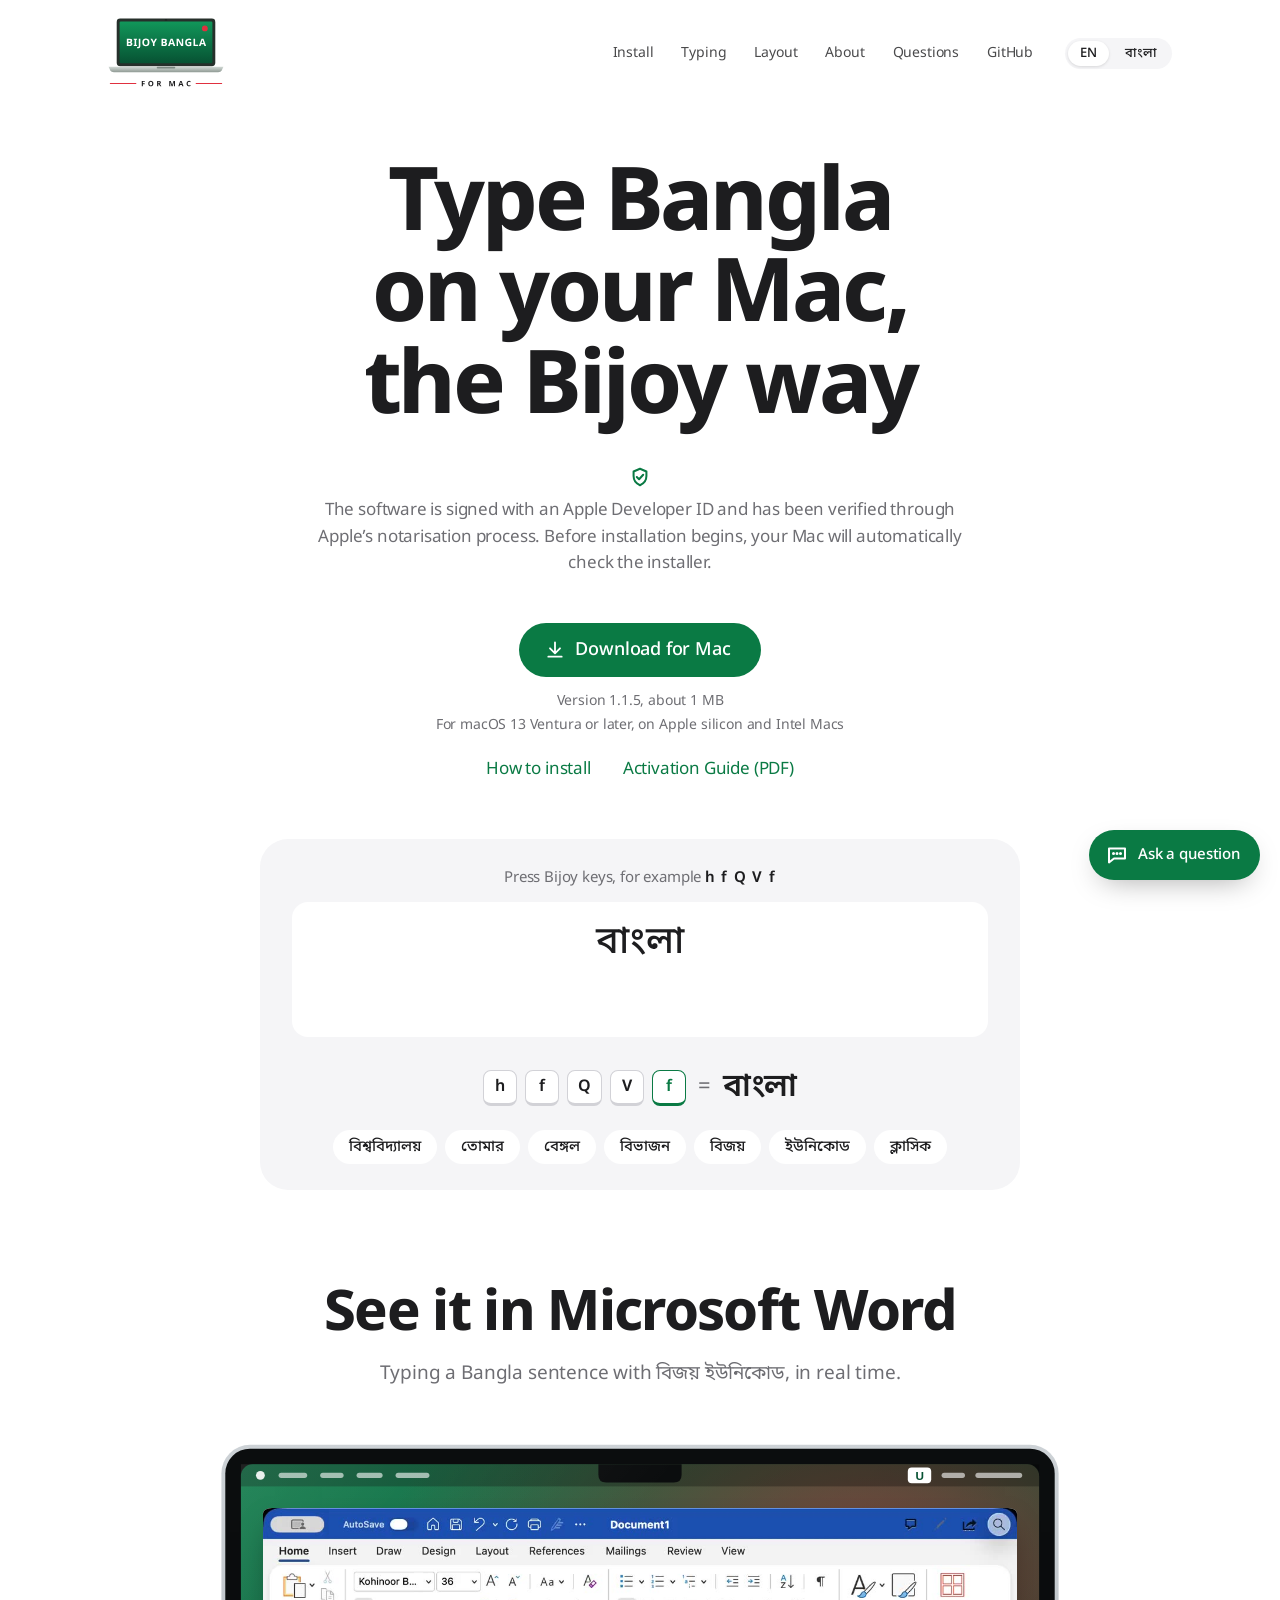
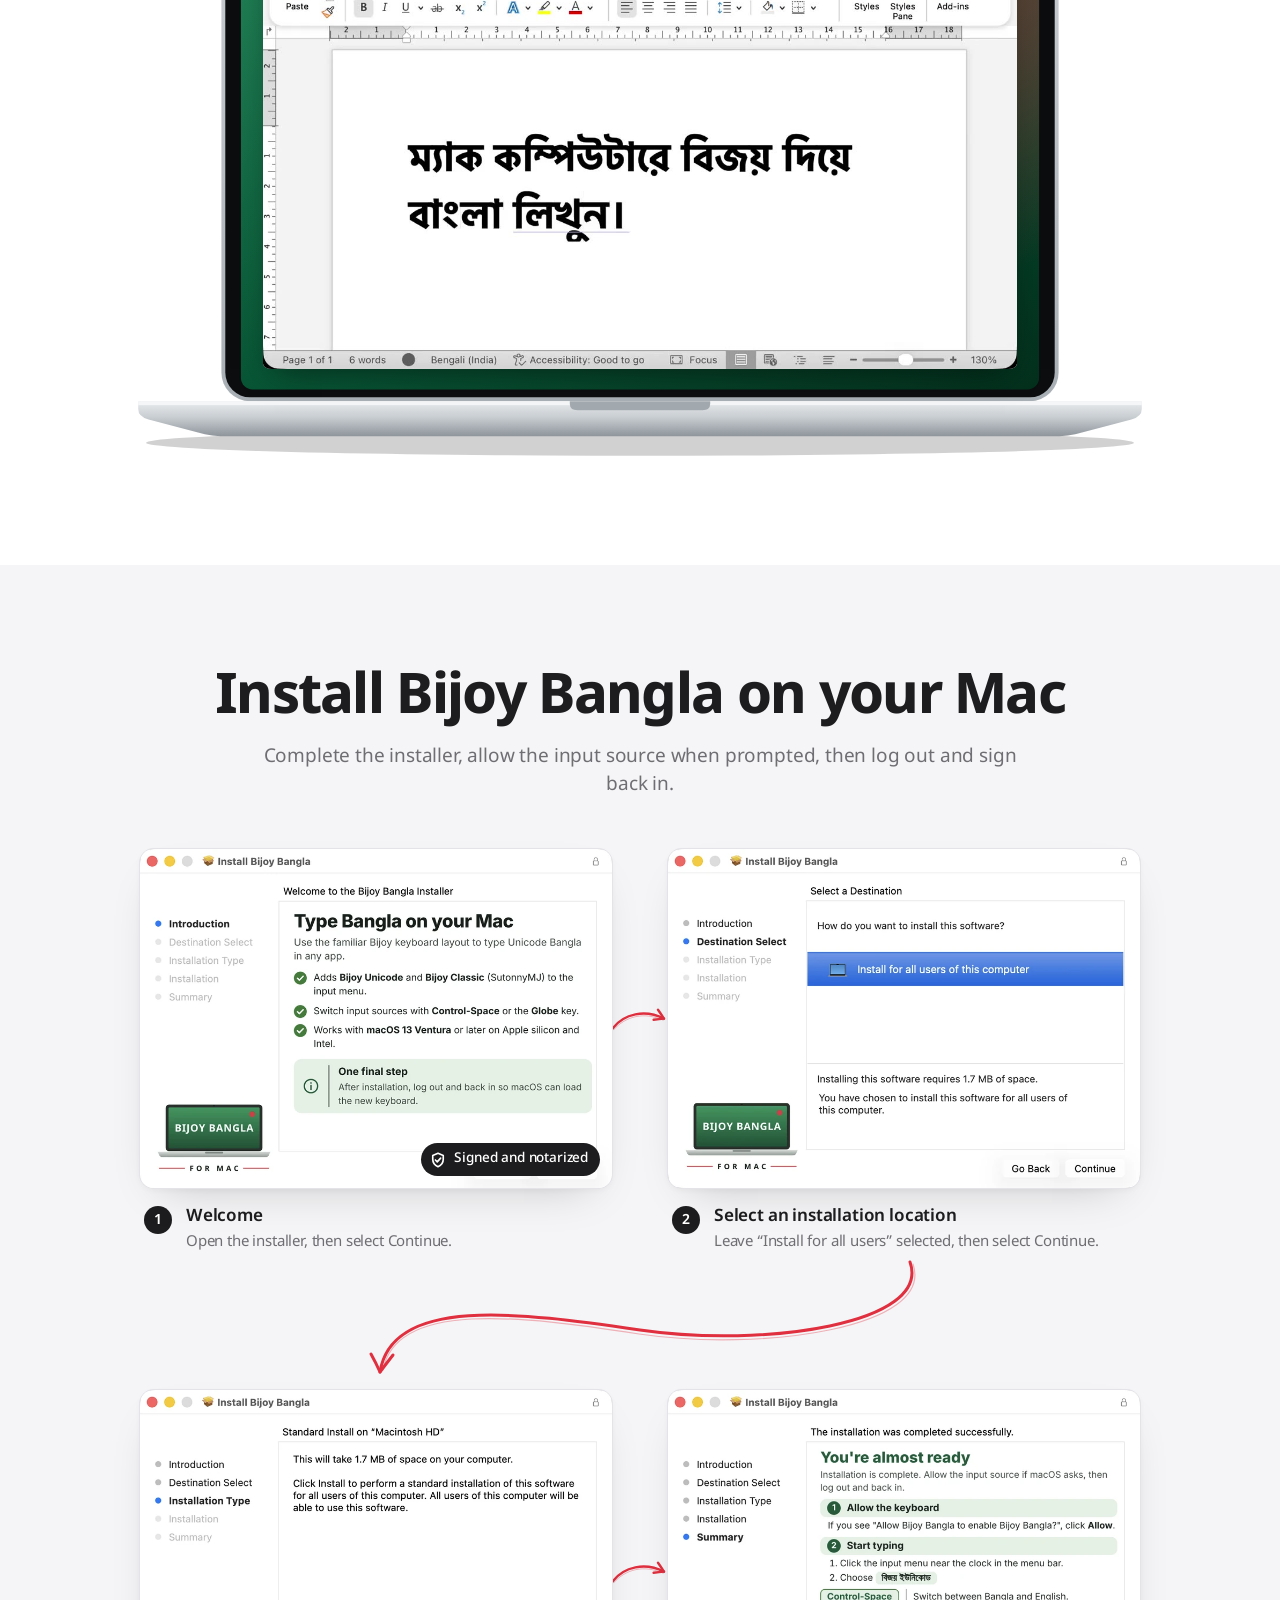
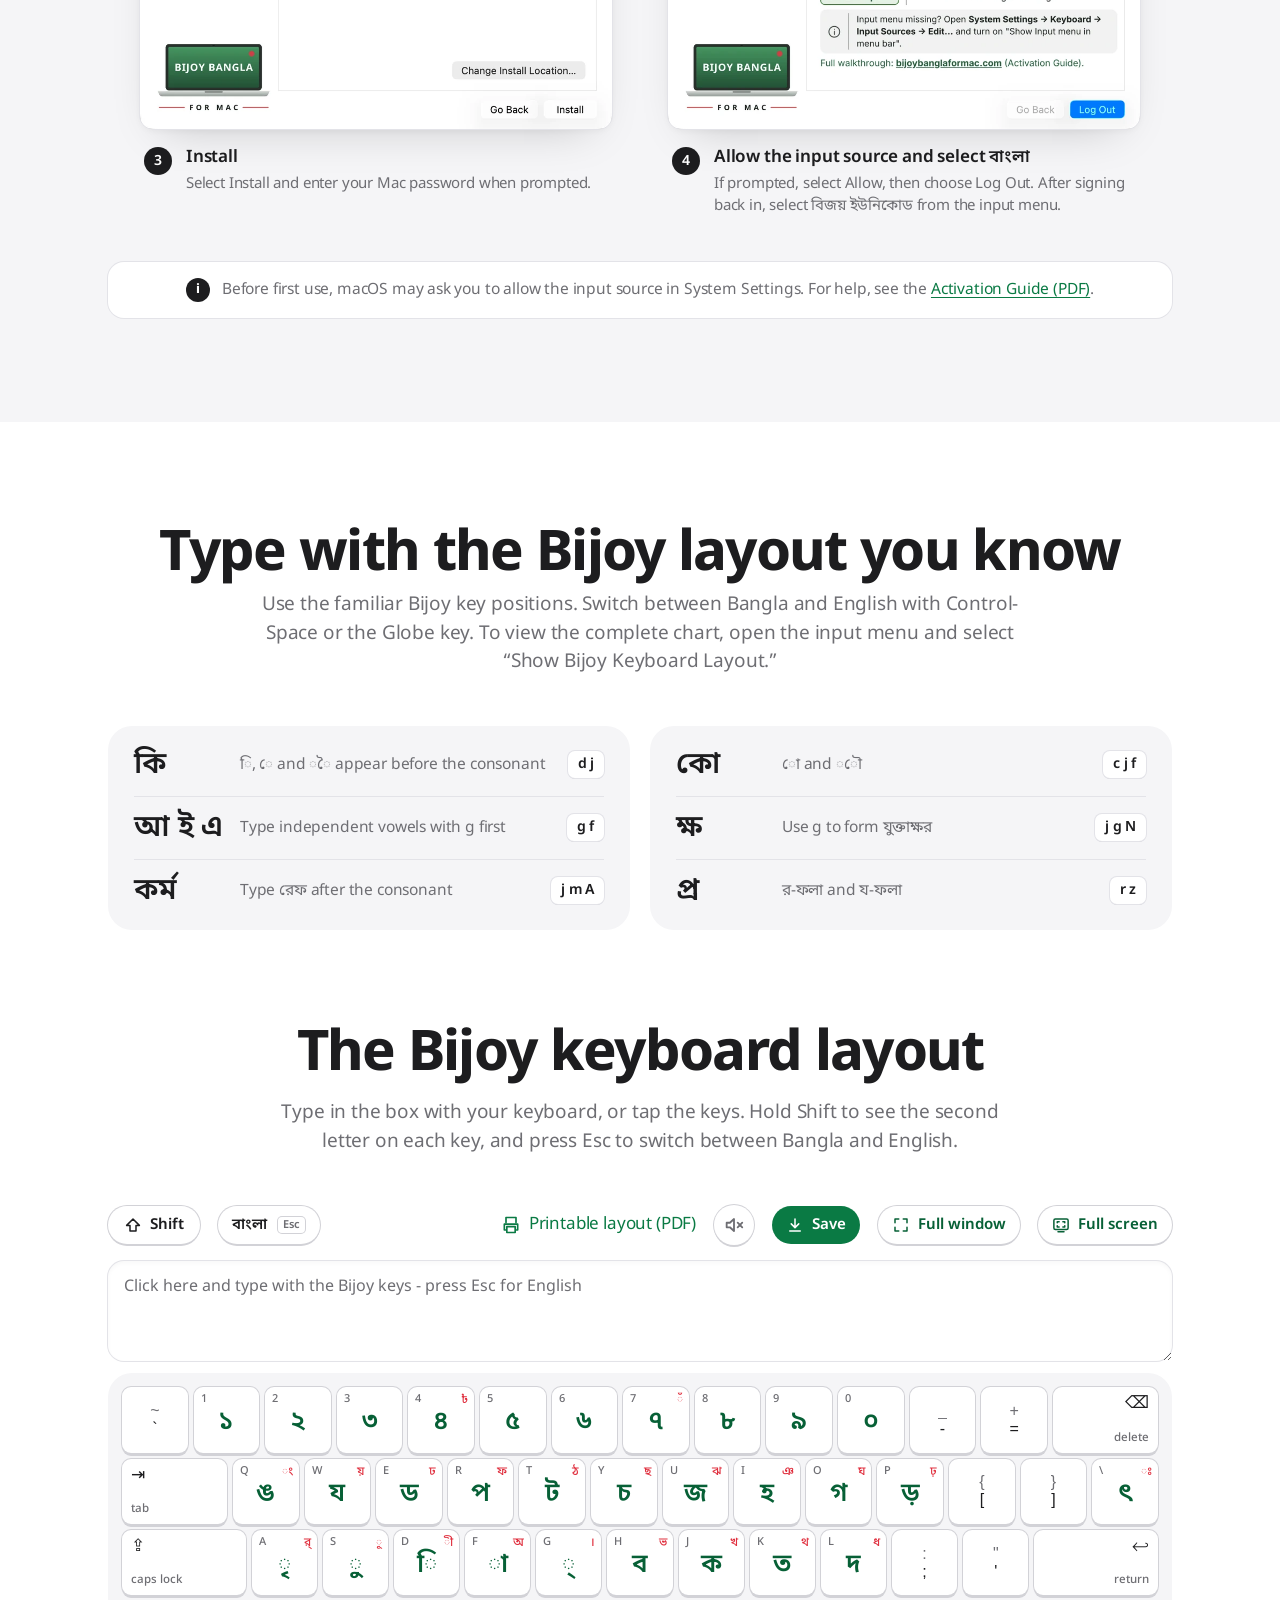
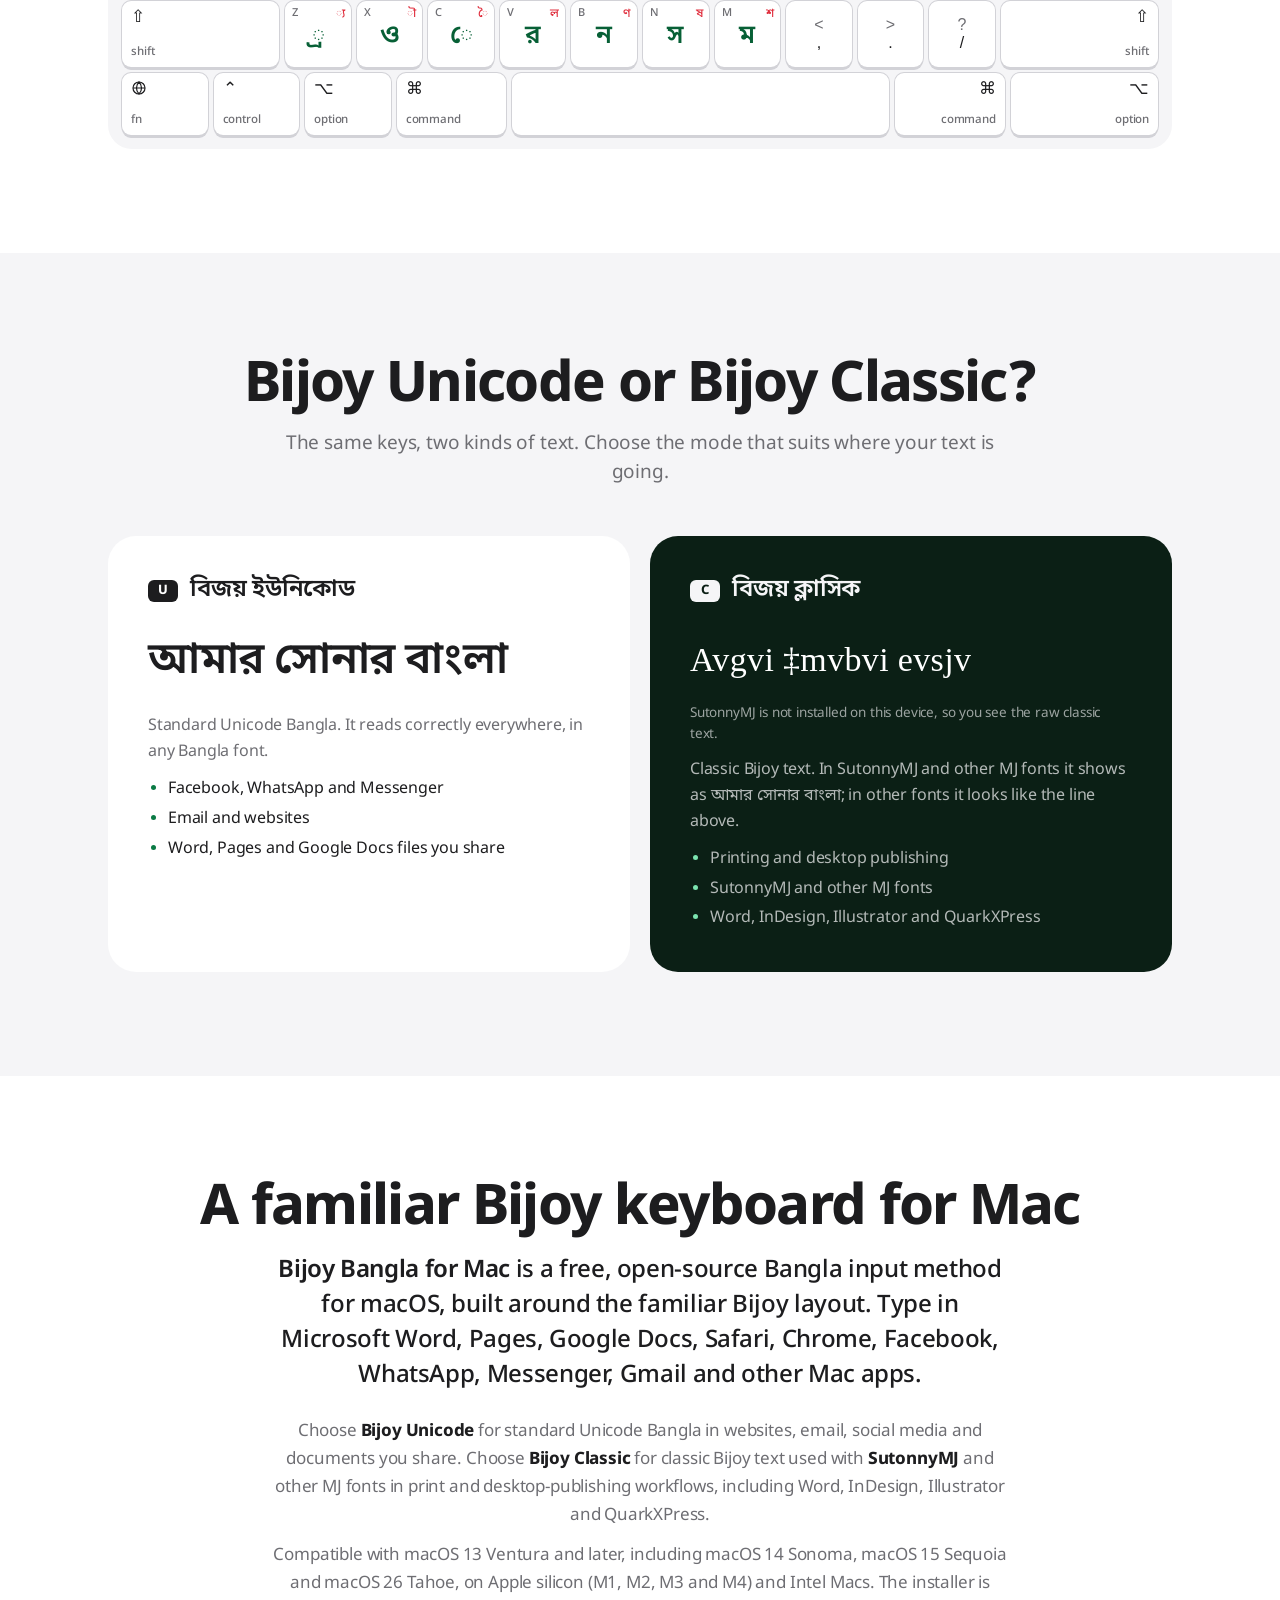
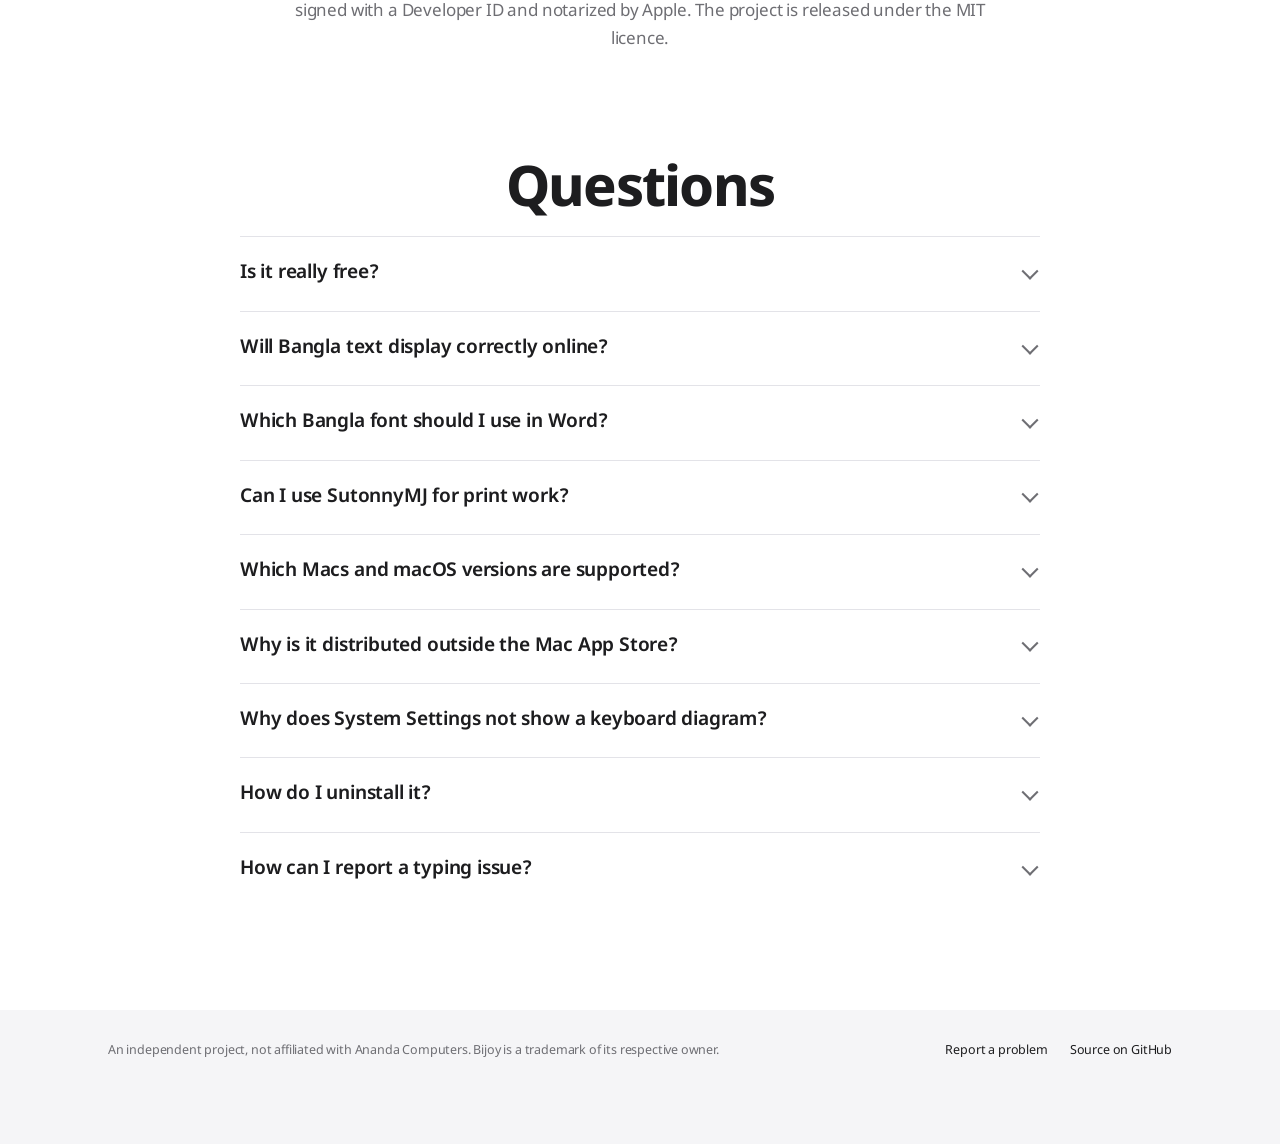
==== commit 185f178c: "Download count, version and release notes come from the server, so they never disappear" ====
--- a/docs/index.html
+++ b/docs/index.html
@@ -799,7 +799,7 @@
           </a>
           <span class="dl-count" hidden></span>
           </div>
-          <div class="meta" data-i18n="meta"><span class="m1">Version <span class="ver">1.1.3</span>, about 1 MB</span><span class="m2">For macOS 13 Ventura or later, on Apple silicon and Intel Macs</span><span class="links"><a class="how" href="#install">How to install</a><a class="how" href="/Activation-Guide.pdf">Activation Guide (PDF)</a></span></div>
+          <div class="meta" data-i18n="meta"><span class="m1">Version <span class="ver">1.1.5</span>, about 1 MB</span><span class="m2">For macOS 13 Ventura or later, on Apple silicon and Intel Macs</span><span class="links"><a class="how" href="#install">How to install</a><a class="how" href="/Activation-Guide.pdf">Activation Guide (PDF)</a></span></div>
       </div>
 
       <div class="demo">
@@ -1059,7 +1059,7 @@
     navInstall: 'ইনস্টল', navTyping: "টাইপের নিয়ম", navAbout: "পরিচিতি", navFaq: 'প্রশ্নোত্তর', aboutTitle: "ম্যাকের জন্য পরিচিত বিজয় কীবোর্ড",
     seal: "সাইন ও নোটারাইজ করা",
     download: "ম্যাকের জন্য ডাউনলোড",
-    meta: '<span class="m1">সংস্করণ <span class="ver">১.১.৩</span>, আকার প্রায় ১ মেগাবাইট</span><span class="m2">macOS 13 Ventura বা পরবর্তী সংস্করণ, Apple silicon ও Intel ম্যাকের জন্য</span><span class="links"><a class="how" href="#install">ইনস্টল করার নিয়ম</a><a class="how" href="/Activation-Guide.pdf">অ্যাক্টিভেশন গাইড (PDF)</a></span>',
+    meta: '<span class="m1">সংস্করণ <span class="ver">১.১.৫</span>, আকার প্রায় ১ মেগাবাইট</span><span class="m2">macOS 13 Ventura বা পরবর্তী সংস্করণ, Apple silicon ও Intel ম্যাকের জন্য</span><span class="links"><a class="how" href="#install">ইনস্টল করার নিয়ম</a><a class="how" href="/Activation-Guide.pdf">অ্যাক্টিভেশন গাইড (PDF)</a></span>',
     demoBadge: "টাইপ করে দেখুন", demoLabel: 'বিজয় কী চেপে দেখুন, যেমন',
     touchNote: 'ফোন বা ট্যাবলেটে যেকোনো নমুনা শব্দে ট্যাপ করুন, কীভাবে টাইপ হয় দেখতে পাবেন।',
     hintEmpty: 'আপনি যে কী চাপবেন, তা এখানে দেখা যাবে', hintSpace: 'শব্দ শেষ করতে স্পেস চাপুন',
@@ -1201,17 +1201,12 @@
     const text = lang === "bn" ? latest.replace(/[0-9]/g, d => BN_DIGITS[d]) : latest;
     document.querySelectorAll(".ver").forEach(el => { el.textContent = text; });
   }
-  fetch("https://api.github.com/repos/nasirahamed-design/bijoybanglaformac/releases/latest")
-    .then(r => r.ok ? r.json() : null)
-    .then(rel => {
-      if (rel && rel.tag_name) { latest = rel.tag_name.replace(/^v/, ""); showVersion(); }
-      // If the release also has the installer with its version in the name
-      // (BijoyBangla-1.1.6.pkg), download that one, so people can see which
-      // version they have. Otherwise the links keep the plain BijoyBangla.pkg.
-      const named = rel && (rel.assets || []).find(a => /^BijoyBangla-\d[\d.]*\.pkg$/.test(a.name));
-      if (named) document.querySelectorAll('a[href$="/releases/latest/download/BijoyBangla.pkg"]').forEach(a => { a.href = named.browser_download_url; });
-    })
-    .catch(() => {});   // offline or rate-limited: keep the version written in the page
+  // Latest version, and the installer with its version in the name (BijoyBangla-1.1.6.pkg)
+  // when the release has one, so people can see which version they downloaded.
+  function useLatest(tag, pkg) {
+    if (tag) { latest = tag.replace(/^v/, ""); showVersion(); }
+    if (pkg) document.querySelectorAll('a[href$="/releases/latest/download/BijoyBangla.pkg"]').forEach(a => { a.href = pkg; });
+  }
 
   /* ---------- Download count and visitor numbers ---------- */
   // Downloads: GitHub counts every download of the installer (.pkg, or .dmg
@@ -1261,22 +1256,41 @@
         item("bots", "bots", stats.bots, "", bn ? "বট" : "Bots");
     }
   }
-  fetch("https://api.github.com/repos/nasirahamed-design/bijoybanglaformac/releases?per_page=100")
-    .then(r => r.ok ? r.json() : null)
-    .then(list => {
-      if (!Array.isArray(list)) return;
-      downloads = list.reduce((sum, rel) => sum + (rel.assets || [])
-        .filter(a => /\.(dmg|pkg)$/i.test(a.name))
-        .reduce((s, a) => s + a.download_count, 0), 0);
-      showCounts();
-      releases = list.filter(r => !r.draft && !r.prerelease).slice(0, 3);
-      showNews();
-    })
-    .catch(() => {});
+  // The web server fetches the download count, latest version and release notes from
+  // GitHub every 10 minutes and puts them in /stats.json (Scripts/site-stats.py), so
+  // browsers don't ask GitHub themselves: GitHub allows only 60 such requests an hour
+  // per address, and the figures would vanish for anyone who reloads a lot.
+  // Asking GitHub directly is only the fallback, and the last count seen is remembered.
+  function fromGithub() {
+    fetch("https://api.github.com/repos/nasirahamed-design/bijoybanglaformac/releases?per_page=100")
+      .then(r => r.ok ? r.json() : null)
+      .then(list => {
+        if (!Array.isArray(list)) return;
+        const rels = list.filter(r => !r.draft && !r.prerelease);
+        downloads = rels.reduce((sum, rel) => sum + (rel.assets || [])
+          .filter(a => /\.(dmg|pkg)$/i.test(a.name))
+          .reduce((s, a) => s + a.download_count, 0), 0);
+        remember(); showCounts();
+        releases = rels.slice(0, 3); showNews();
+        const named = rels[0] && (rels[0].assets || []).find(a => /^BijoyBangla-\d[\d.]*\.pkg$/.test(a.name));
+        if (rels[0]) useLatest(rels[0].tag_name, named && named.browser_download_url);
+      })
+      .catch(() => {});
+  }
+  function remember() { try { localStorage.setItem("dlCount", String(downloads)); } catch (e) {} }
+  try { const c = localStorage.getItem("dlCount"); if (c !== null && !isNaN(+c)) { downloads = +c; showCounts(); } } catch (e) {}
   fetch("/stats.json", { cache: "no-store" })
     .then(r => r.ok ? r.json() : null)
-    .then(j => { if (j && typeof j.visitors === "number") { stats = j; showCounts(); } })
-    .catch(() => {});
+    .then(j => {
+      if (j && typeof j.visitors === "number") { stats = j; showCounts(); }
+      const g = j && j.github;
+      if (g && typeof g.downloads === "number") {
+        downloads = g.downloads; remember(); showCounts();
+        if (g.releases && g.releases.length) { releases = g.releases; showNews(); }
+        if (g.latest) useLatest(g.latest.tag, g.latest.pkg);
+      } else fromGithub();
+    })
+    .catch(fromGithub);
   if (/(^|\.)bijoybanglaformac\.com$/.test(location.hostname)) {
     fetch("/beacon.txt?" + Date.now(), { cache: "no-store", keepalive: true }).catch(() => {});
   }
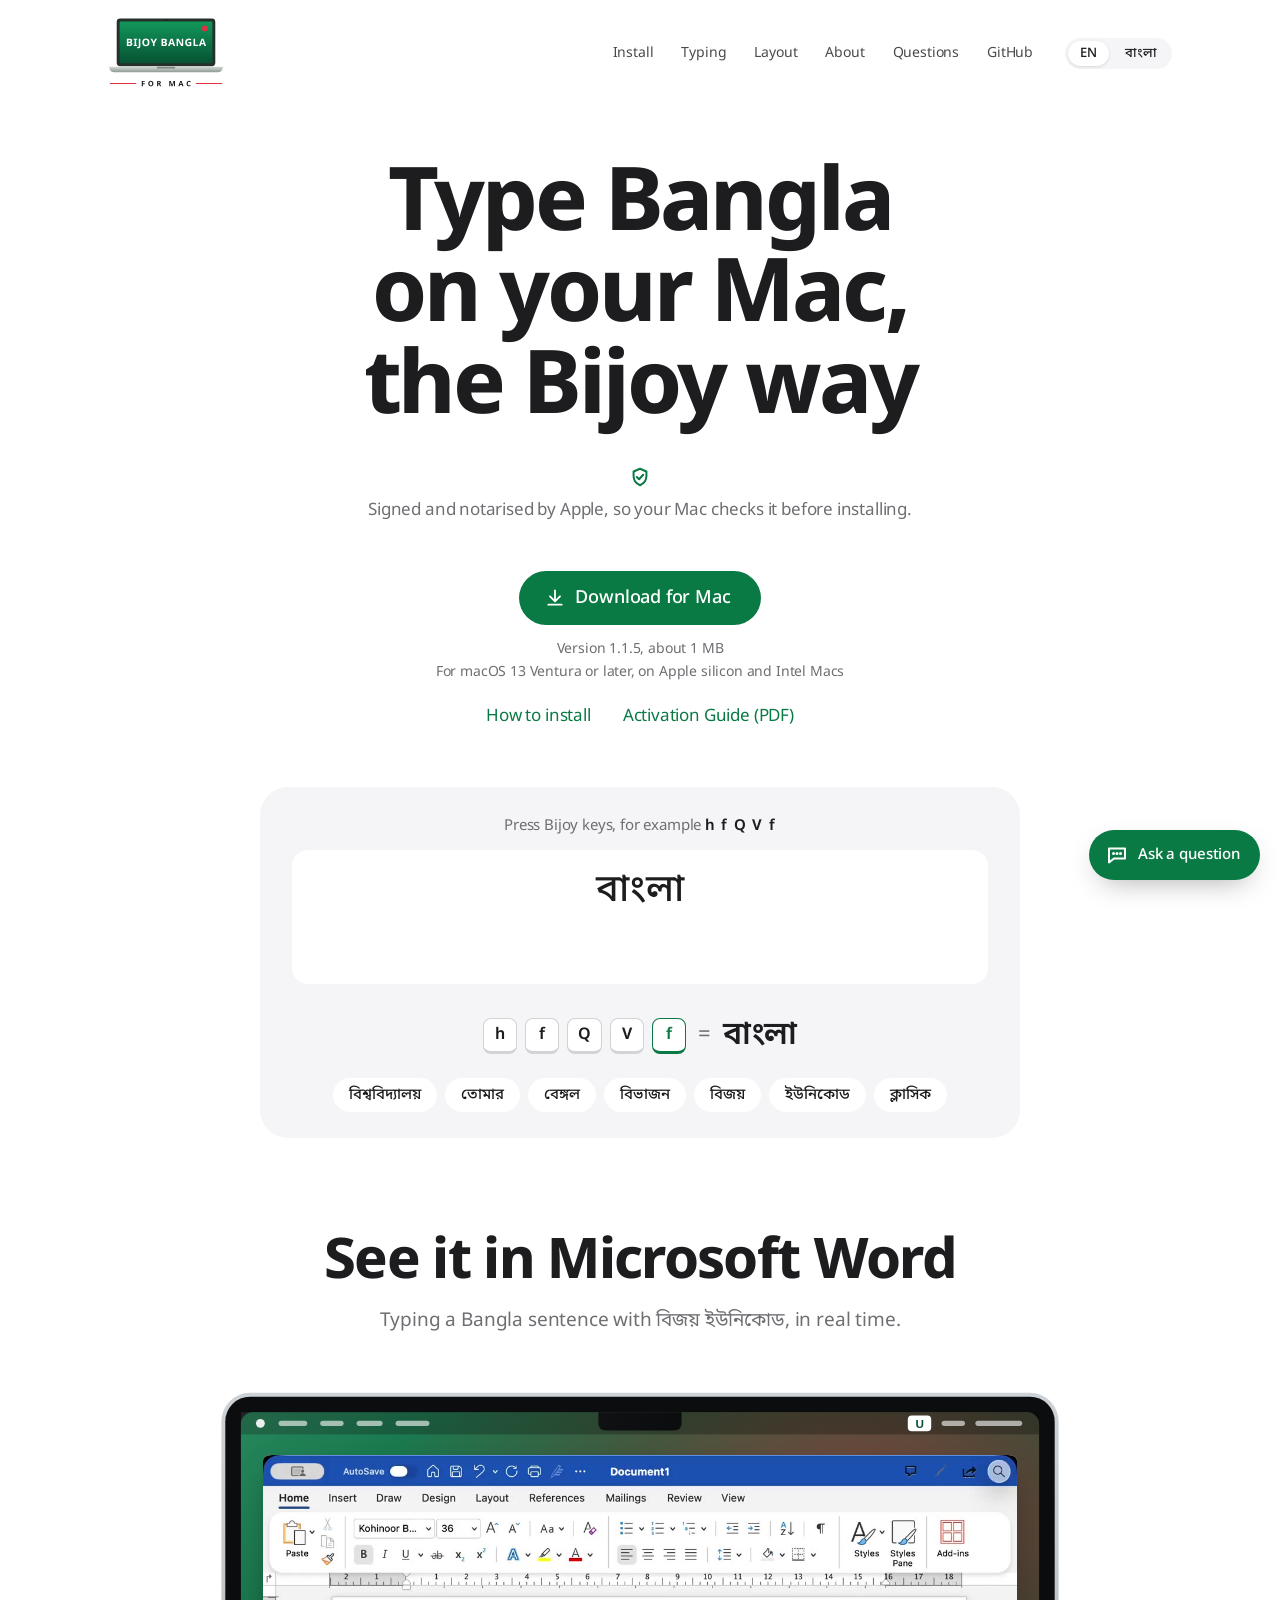
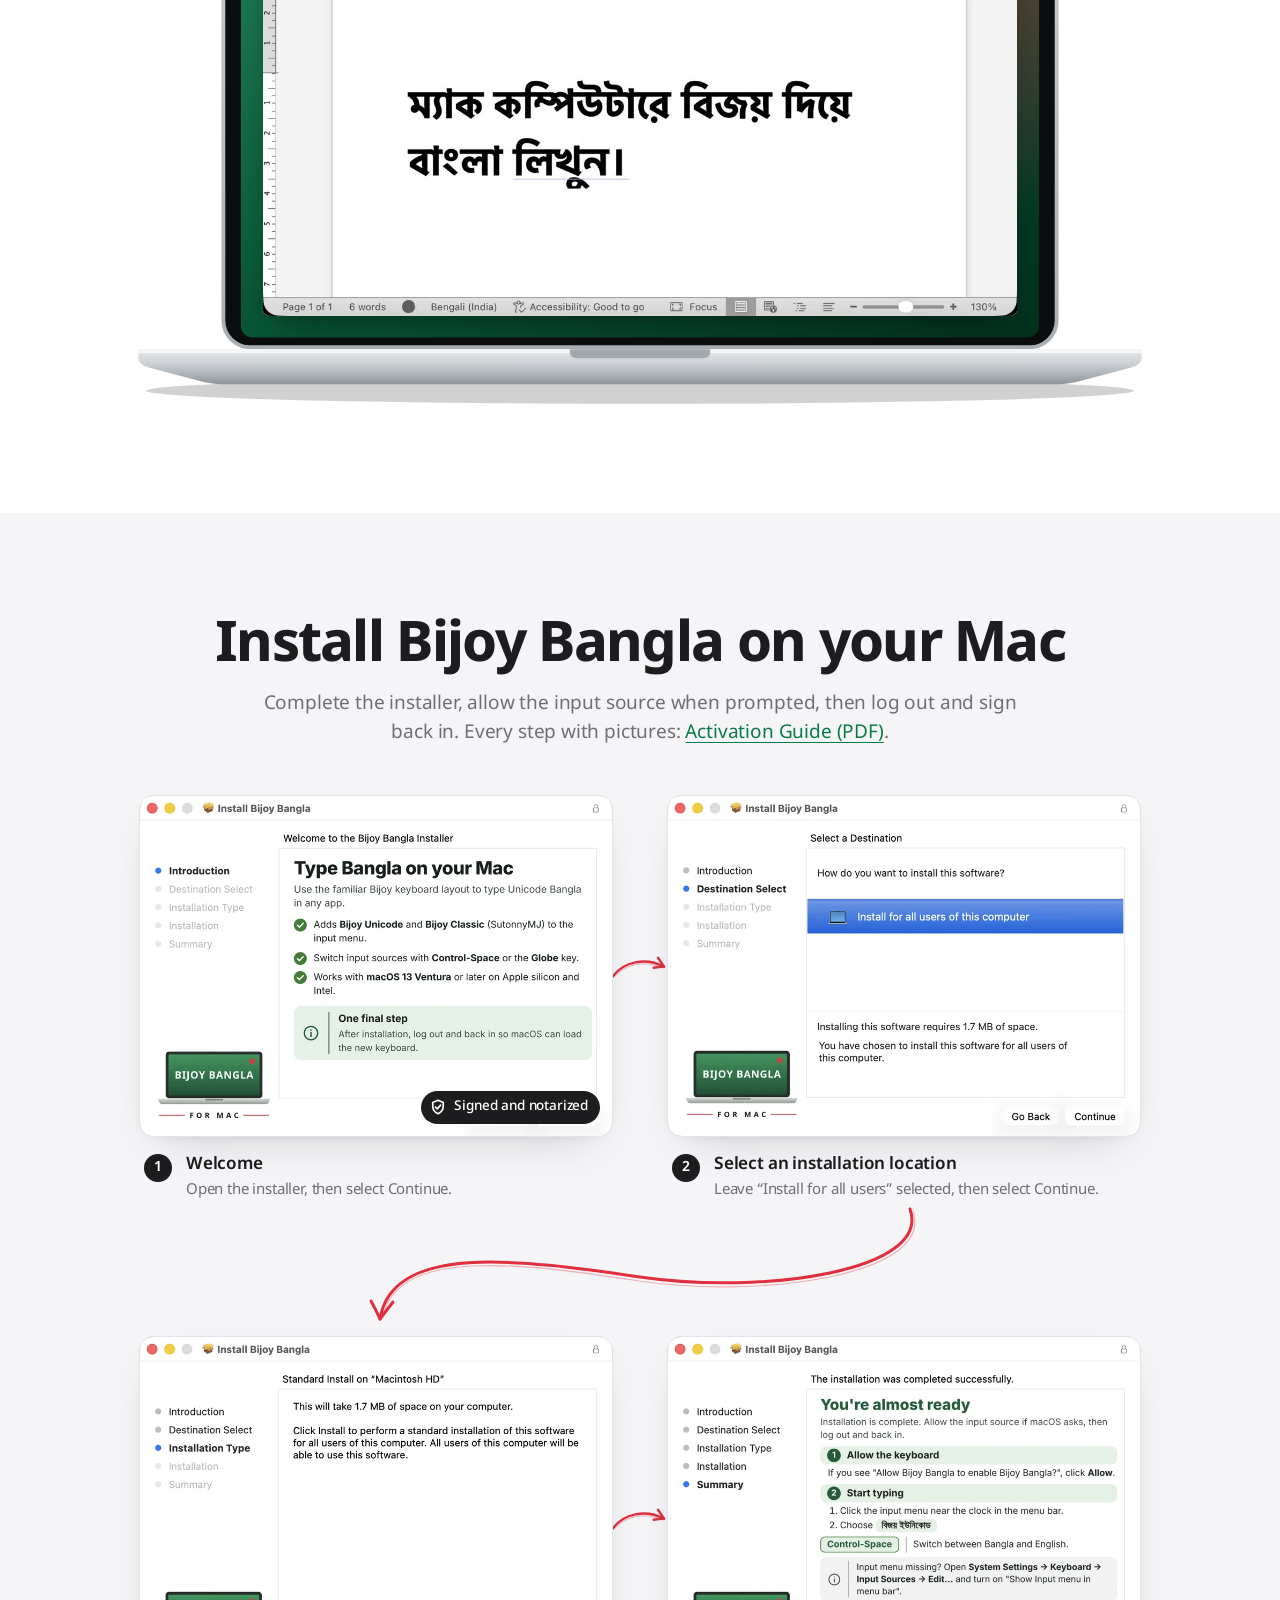
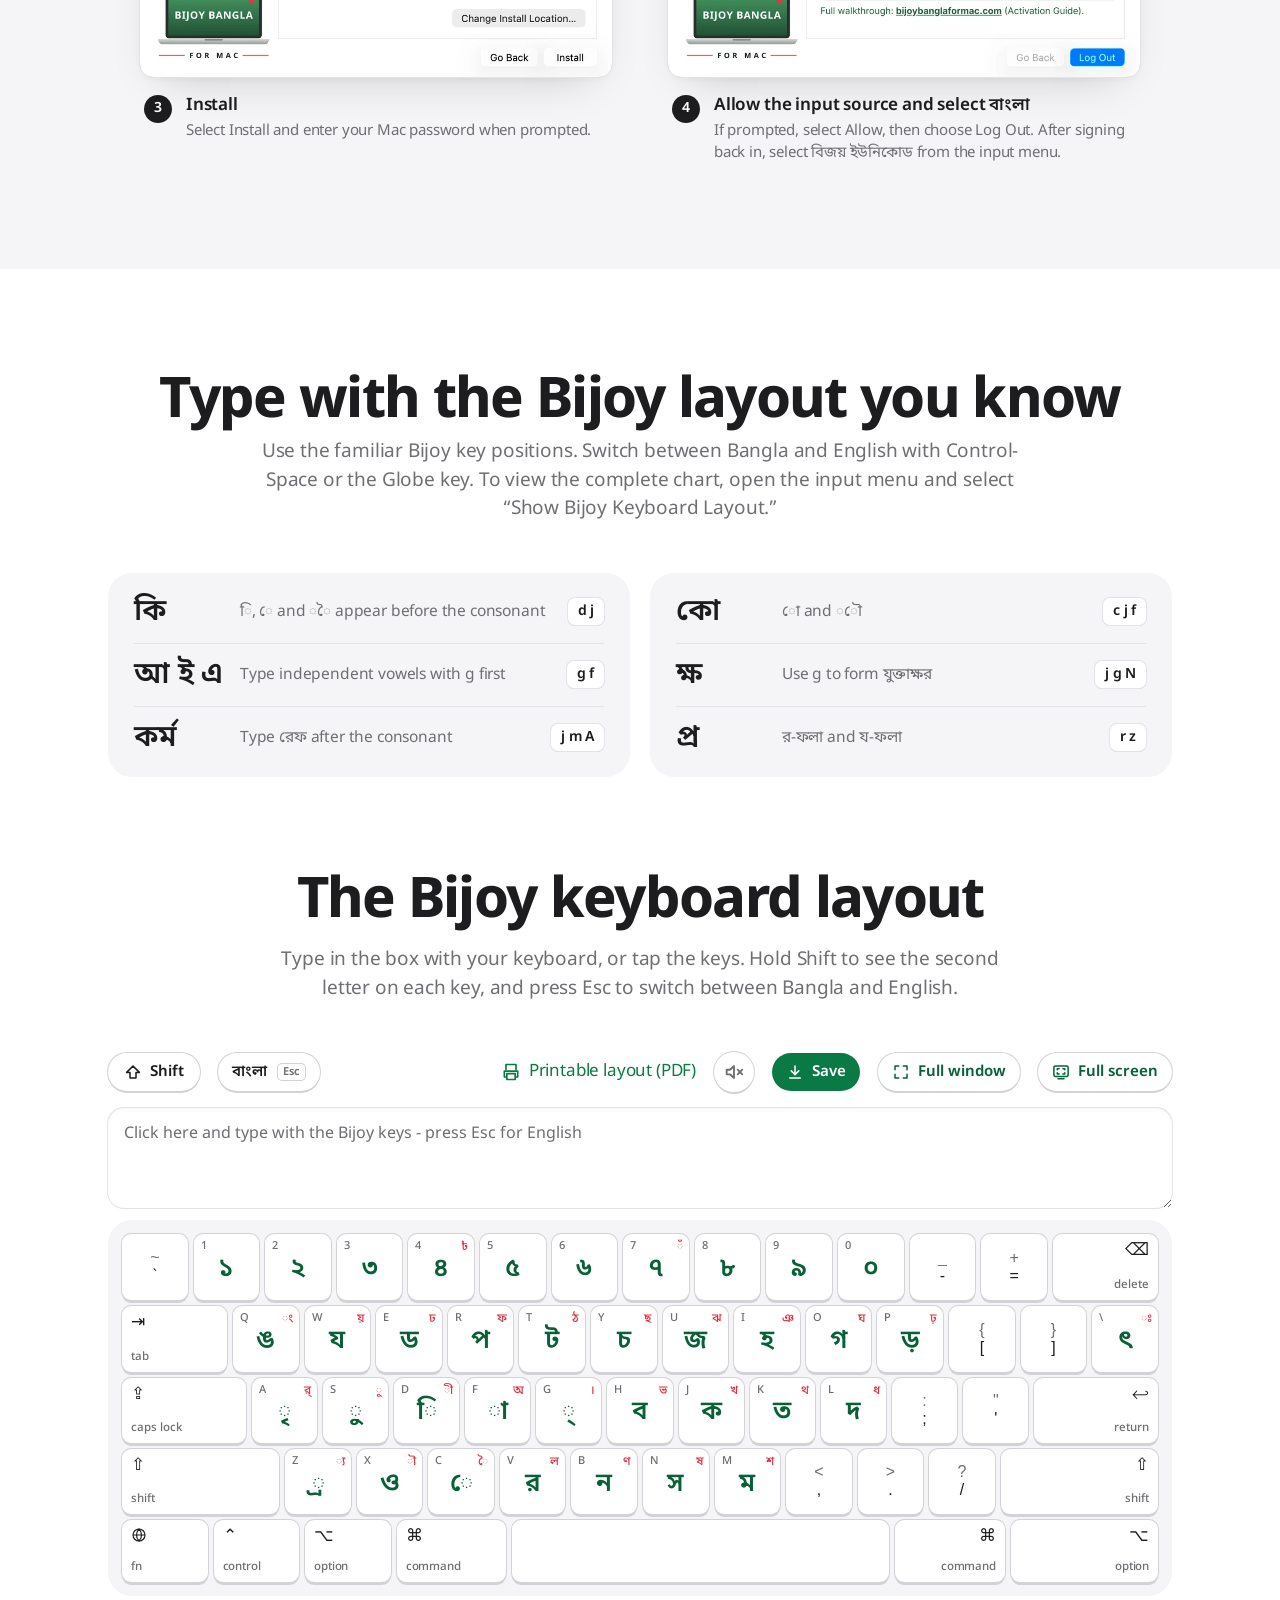
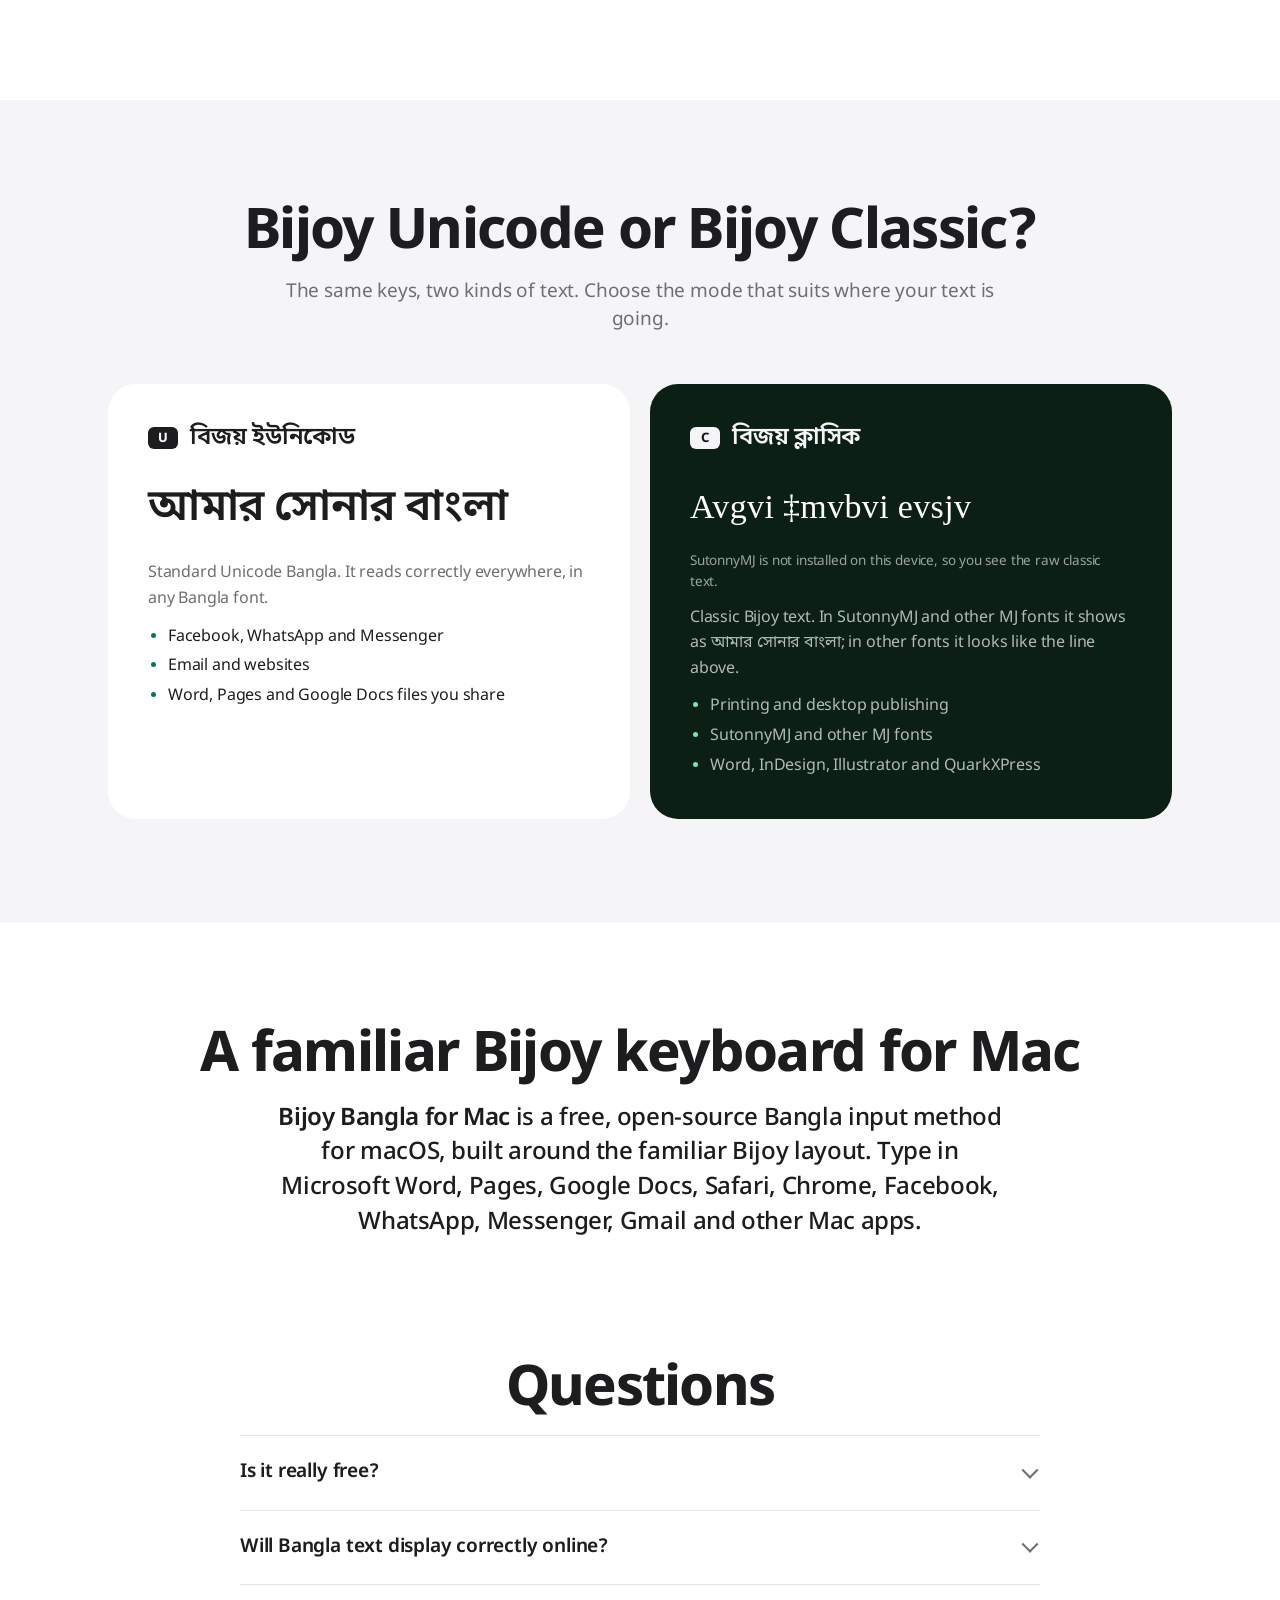
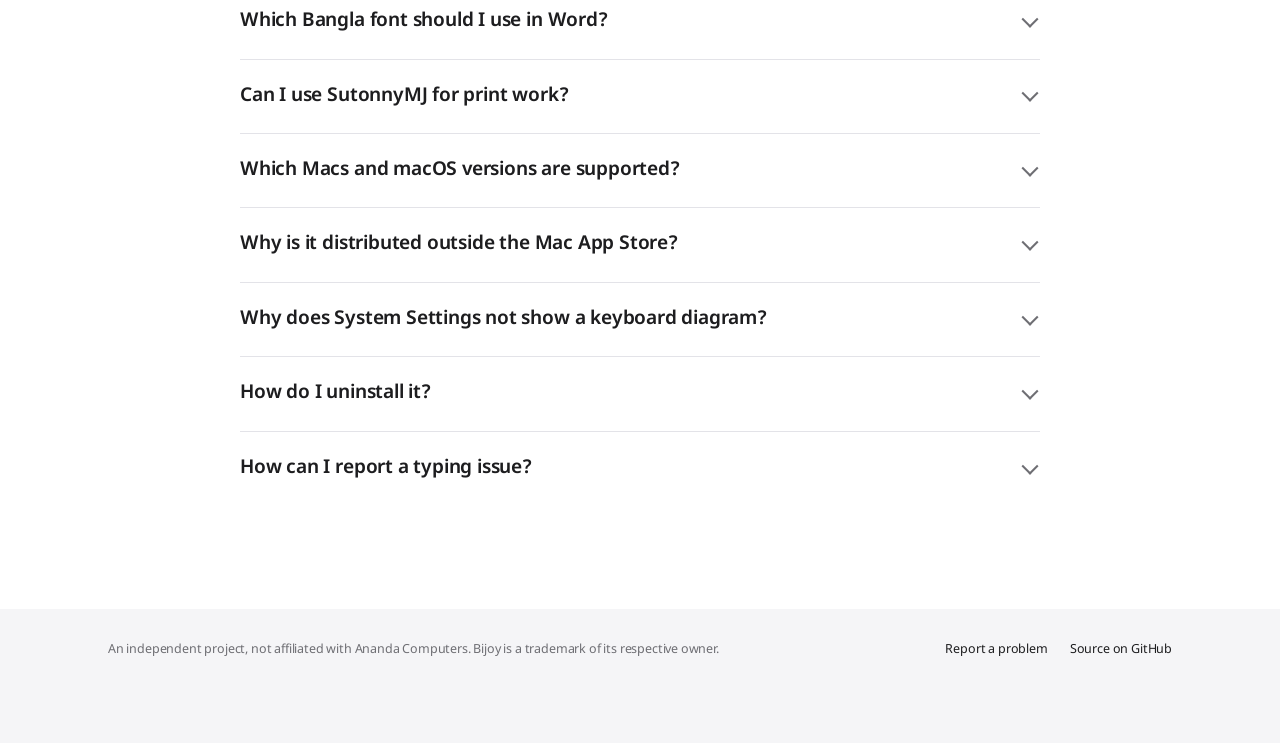
==== commit 0179668f: "Bangla logo on the Bangla page, shorter trust line, Bangla release dates, floating bar without repea" ====
--- a/docs/index.html
+++ b/docs/index.html
@@ -2,7 +2,7 @@
 <html lang="en" data-page="en">
 <head>
 <meta charset="utf-8">
-<meta name="viewport" content="width=device-width, initial-scale=1">
+<meta name="viewport" content="width=device-width, initial-scale=1, interactive-widget=resizes-content">
 <title>Bijoy for Mac - Free Bijoy Bangla Keyboard for macOS</title>
 <meta name="description" content="Bijoy for Mac: type Bangla on your MacBook, iMac or Mac mini with the familiar Bijoy layout. Unicode Bangla and SutonnyMJ. Free for macOS 13 and later.">
 <meta name="keywords" content="Bijoy for Mac, Bijoy Bangla for Mac, Bijoy Mac, Bijoy keyboard for Mac, Bijoy keyboard for MacBook, Bijoy Bangla MacBook, Bijoy for macOS, Bijoy Bangla macOS, Bijoy Unicode Mac, Bijoy Classic Mac, Bangla keyboard for Mac, Bangla keyboard for MacBook, Bangla keyboard macOS, Bengali keyboard for Mac, Bengali keyboard macOS, Bangla typing on Mac, Bangla typing software for Mac, Bangla input method Mac, Bengali input method Mac, type Bangla on Mac, Bangla font Mac, SutonnyMJ Mac, SutonnyMJ for Mac, MJ font Mac, Bangla DTP Mac, Bijoy Word Mac, Bangla in Microsoft Word Mac, Bijoy Bangla download, Bijoy Bangla free download, free Bangla keyboard, Bijoy Sonoma, Bijoy Sequoia, Bijoy Tahoe, Bijoy Apple silicon, Bijoy M1, বিজয় ফর ম্যাক, বিজয় বাংলা ফর ম্যাক, ম্যাকে বিজয়, ম্যাকবুকে বিজয়, বিজয় কীবোর্ড, বিজয় কিবোর্ড ম্যাক, বিজয় বাংলা ম্যাক, ম্যাকে বাংলা লেখা, ম্যাকে বাংলা টাইপ, ম্যাকবুকে বাংলা লেখা, বাংলা কীবোর্ড ম্যাক, বাংলা কিবোর্ড ম্যাক, বাংলা টাইপ, বিজয় ইউনিকোড, বিজয় ক্লাসিক, সুতন্বী এমজে, সুতন্নি এমজে ম্যাক, বাংলা কীবোর্ড ডাউনলোড, বিজয় ডাউনলোড">
@@ -741,7 +741,7 @@
 <body>
 <div class="stick" aria-hidden="true" inert>
   <div class="wrap">
-    <a class="stick-brand" href="#"><picture><source srcset="logo-dark.svg" media="(prefers-color-scheme: dark)"><img src="logo.svg" width="71" height="44" alt=""></picture><span>BIJOY BANGLA FOR MAC</span></a>
+    <a class="stick-brand" href="#" aria-label="Bijoy Bangla for Mac, back to the top"><picture><source srcset="logo-dark.svg" media="(prefers-color-scheme: dark)"><img src="logo.svg" width="71" height="44" alt=""></picture></a>
     <nav class="stick-nav" aria-label="Sections">
       <a href="#install" data-i18n="navInstall">Install</a>
       <a href="#typing" data-i18n="navTyping">Typing</a>
@@ -791,7 +791,7 @@
     <main class="hero">
       <div>
         <h1 class="tw" id="twHead" aria-label="Type Bangla on your Mac, the Bijoy way"><span class="tw-ghost" aria-hidden="true">Type Bangla<br>on your Mac,<br>the Bijoy way</span><span class="tw-text" aria-hidden="true"></span></h1>
-        <p class="trust"><svg viewBox="0 0 24 24" fill="none" stroke="currentColor" stroke-width="2.2" stroke-linecap="round" stroke-linejoin="round" aria-hidden="true"><path d="M12 3l7 3v5c0 4.5-3 8.3-7 10-4-1.7-7-5.5-7-10V6l7-3z"/><path d="M8.5 12l2.5 2.5 4.5-5"/></svg><span class="tw" id="twTrust" aria-label="The software is signed with an Apple Developer ID and has been verified through Apple’s notarisation process. Before installation begins, your Mac will automatically check the installer."><span class="tw-ghost" aria-hidden="true">The software is signed with an Apple Developer ID and has been verified through Apple’s notarisation process. Before installation begins, your Mac will automatically check the installer.</span><span class="tw-text" aria-hidden="true"></span></span></p>
+        <p class="trust"><svg viewBox="0 0 24 24" fill="none" stroke="currentColor" stroke-width="2.2" stroke-linecap="round" stroke-linejoin="round" aria-hidden="true"><path d="M12 3l7 3v5c0 4.5-3 8.3-7 10-4-1.7-7-5.5-7-10V6l7-3z"/><path d="M8.5 12l2.5 2.5 4.5-5"/></svg><span class="tw" id="twTrust" aria-label="Signed and notarised by Apple, so your Mac checks it before installing."><span class="tw-ghost" aria-hidden="true">Signed and notarised by Apple, so your Mac checks it before installing.</span><span class="tw-text" aria-hidden="true"></span></span></p>
           <div class="dl-row">
           <a class="download" href="https://github.com/nasirahamed-design/bijoybanglaformac/releases/latest/download/BijoyBangla.pkg">
             <svg viewBox="0 0 24 24" fill="none" stroke="currentColor" stroke-width="2.2" stroke-linecap="round" stroke-linejoin="round" aria-hidden="true"><path d="M12 3v12M6 10l6 6 6-6M4 20h16"/></svg>
@@ -873,7 +873,7 @@
 <section class="install" id="install">
   <div class="wrap">
     <h2 data-i18n="installTitle">Install Bijoy Bangla on your Mac</h2>
-    <p class="sub" data-i18n="installSub">Complete the installer, allow the input source when prompted, then log out and sign back in.</p>
+    <p class="sub" data-i18n="installSub">Complete the installer, allow the input source when prompted, then log out and sign back in. Every step with pictures: <a href="/Activation-Guide.pdf">Activation Guide (PDF)</a>.</p>
 
     <ol class="steps">
       <li class="shot">
@@ -897,7 +897,6 @@
       </li>
     </ol>
 
-    <p class="note-banner"><span class="i" aria-hidden="true">i</span><span class="bar" aria-hidden="true"></span><span data-i18n="banner">Before first use, macOS may ask you to allow the input source in System Settings. For help, see the <a href="/Activation-Guide.pdf">Activation Guide (PDF)</a>.</span></p>
   </div>
 </section>
 
@@ -970,13 +969,9 @@
     <div class="about-cols">
       <div lang="en" class="en-col">
         <p><strong>Bijoy Bangla for Mac</strong> is a free, open-source Bangla input method for macOS, built around the familiar Bijoy layout. Type in Microsoft Word, Pages, Google Docs, Safari, Chrome, Facebook, WhatsApp, Messenger, Gmail and other Mac apps.</p>
-        <p>Choose <strong>Bijoy Unicode</strong> for standard Unicode Bangla in websites, email, social media and documents you share. Choose <strong>Bijoy Classic</strong> for classic Bijoy text used with <strong>SutonnyMJ</strong> and other MJ fonts in print and desktop-publishing workflows, including Word, InDesign, Illustrator and QuarkXPress.</p>
-        <p>Compatible with macOS 13 Ventura and later, including macOS 14 Sonoma, macOS 15 Sequoia and macOS 26 Tahoe, on Apple silicon (M1, M2, M3 and M4) and Intel Macs. The installer is signed with a Developer ID and notarized by Apple. The project is released under the MIT licence.</p>
       </div>
       <div lang="bn" class="bn-col">
         <p><strong>বিজয় বাংলা ফর ম্যাক</strong> macOS এর জন্য একটি বিনামূল্যের, ওপেন-সোর্স বাংলা ইনপুট মেথড, যা গড়ে উঠেছে পরিচিত বিজয় লেআউটকে ঘিরে। MacBook, iMac বা Mac mini-তে Microsoft Word, Pages, Google Docs, Safari, Chrome, Facebook, WhatsApp, Messenger ও Gmail-সহ সব অ্যাপে বাংলায় লিখুন।</p>
-        <p>ওয়েবসাইট, ইমেইল, সামাজিক যোগাযোগমাধ্যম ও অন্যদের পাঠানো নথির জন্য বেছে নিন <strong>বিজয় ইউনিকোড</strong>। <strong>SutonnyMJ</strong> ও অন্যান্য MJ ফন্টে ছাপা বা ডেস্কটপ পাবলিশিংয়ের কাজের জন্য রয়েছে <strong>বিজয় ক্লাসিক</strong>।</p>
-        <p>macOS 13 Ventura ও পরবর্তী সব সংস্করণে, Apple silicon (M1, M2, M3 ও M4) এবং Intel Mac-এ এটি চলে। কোনো অ্যাকাউন্ট খুলতে হয় না, কোনো বিজ্ঞাপনও নেই।</p>
       </div>
     </div>
   </div>
@@ -1064,12 +1059,11 @@
     touchNote: 'ফোন বা ট্যাবলেটে যেকোনো নমুনা শব্দে ট্যাপ করুন, কীভাবে টাইপ হয় দেখতে পাবেন।',
     hintEmpty: 'আপনি যে কী চাপবেন, তা এখানে দেখা যাবে', hintSpace: 'শব্দ শেষ করতে স্পেস চাপুন',
     installTitle: "আপনার Mac-এ বিজয় বাংলা ইনস্টল করুন",
-    installSub: 'ইনস্টলারের ধাপগুলো শেষ করুন, জিজ্ঞেস করলে ইনপুট সোর্সের অনুমতি দিন, তারপর লগ আউট করে আবার সাইন ইন করুন।',
+    installSub: 'ইনস্টলারের ধাপগুলো শেষ করুন, জিজ্ঞেস করলে ইনপুট সোর্সের অনুমতি দিন, তারপর লগ আউট করে আবার সাইন ইন করুন। ছবিসহ প্রতিটি ধাপ: <a href="/Activation-Guide.pdf">অ্যাক্টিভেশন গাইড (PDF)</a>।',
     s1t: "স্বাগতম", s1d: 'ইনস্টলারটি খুলে Continue-তে ক্লিক করুন।',
     s2t: 'কোথায় ইনস্টল হবে, বেছে নিন', s2d: '“Install for all users” যেমন আছে তেমন রেখে Continue-তে ক্লিক করুন।',
     s3t: "ইনস্টল করুন", s3d: 'Install-এ ক্লিক করুন এবং পাসওয়ার্ড চাইলে আপনার Mac এর পাসওয়ার্ড দিন।',
     s5t: 'ইনপুট সোর্সের অনুমতি দিয়ে বাংলা বেছে নিন', s5d: 'জিজ্ঞেস করলে Allow দিন, তারপর Log Out করুন। আবার সাইন ইন করে ইনপুট মেনু থেকে বিজয় ইউনিকোড বেছে নিন।',
-    banner: 'প্রথমবার ব্যবহারের আগে macOS হয়তো System Settings-এ ইনপুট সোর্সের অনুমতি চাইবে। বিস্তারিত জানতে দেখুন <a href="/Activation-Guide.pdf">অ্যাক্টিভেশন গাইড (PDF)</a>।',
     typingTitle: 'চেনা বিজয় লেআউটেই টাইপ করুন',
     typingLead: 'বিজয়ের পরিচিত কী-বিন্যাসই এখানে পাবেন। বাংলা ও ইংরেজির মধ্যে বদলাতে Control-Space বা Globe কী চাপুন। পুরো কী-চার্ট দেখতে ইনপুট মেনু থেকে “Show Bijoy Keyboard Layout” বেছে নিন।',
     r1: '◌ি, ◌ে ও ◌ৈ ব্যঞ্জনবর্ণের আগে টাইপ করুন', r2: 'স্বরবর্ণ লিখতে আগে g চাপুন', r3: 'রেফ টাইপ করুন ব্যঞ্জনবর্ণের পরে',
@@ -1224,7 +1218,7 @@
     const esc = t => t.replace(/[&<>"]/g, c => ({ "&": "&amp;", "<": "&lt;", ">": "&gt;", '"': "&quot;" }[c]));
     const linkify = t => esc(t).replace(/https?:\/\/[^\s)]+/g, u => '<a href="' + u + '">' + u.replace(/^https?:\/\//, "") + "</a>");
     ol.innerHTML = releases.map(r => {
-      const notes = (r.body || "").split(/\r?\n/).map(l => l.trim()).filter(l => /^[-*] /.test(l)).map(l => "<li>" + linkify(l.slice(2)) + "</li>").join("");
+      const notes = lang === "bn" ? "" : (r.body || "").split(/\r?\n/).map(l => l.trim()).filter(l => /^[-*] /.test(l)).map(l => "<li>" + linkify(l.slice(2)) + "</li>").join("");
       const d = new Date(r.published_at);
       const date = isNaN(d) ? "" : d.toLocaleDateString(lang === "bn" ? "bn-BD" : "en-IE", { day: "numeric", month: "long", year: "numeric" });
       return '<li><div><span class="rel-tag">' + esc(r.tag_name) + '</span><span class="rel-date">' + date + "</span></div>" + (notes ? "<ul>" + notes + "</ul>" : "<div></div>") + "</li>";
@@ -1674,6 +1668,19 @@
 
 // Slim download bar once the main Download button has scrolled away
 (function () {
+  // Back to top: appears once the first screen has scrolled away, sits above the Ask button
+  var up = document.querySelector('.to-top');
+  if (up) {
+    up.hidden = false;
+    var showUp = function () { up.classList.toggle('on', scrollY > innerHeight * 1.2); };
+    addEventListener('scroll', showUp, { passive: true }); showUp();
+    up.addEventListener('click', function (e) {
+      e.preventDefault();
+      var still = matchMedia('(prefers-reduced-motion: reduce)').matches;
+      scrollTo({ top: 0, behavior: still ? 'auto' : 'smooth' });
+      try { history.replaceState(null, '', location.pathname + location.search); } catch (err) {}
+    });
+  }
   var bar = document.querySelector('.stick'), btn = document.querySelector('main .download');
   if (!bar || !btn || !('IntersectionObserver' in window)) return;
   new IntersectionObserver(function (es) {
@@ -1727,11 +1734,11 @@
   var TEXT = {
     en: {
       head: ['Type Bangla', 'on your Mac,', 'the Bijoy way'],
-      trust: 'The software is signed with an Apple Developer ID and has been verified through Apple’s notarisation process. Before installation begins, your Mac will automatically check the installer.'
+      trust: 'Signed and notarised by Apple, so your Mac checks it before installing.'
     },
     bn: {
       head: ['ম্যাকে বিজয় লেআউটে', 'বাংলা লিখুন'],
-      trust: 'সফটওয়্যারটি Apple Developer ID দিয়ে সাইন করা এবং Apple এর নোটারাইজেশন প্রক্রিয়ায় যাচাই করা। ইনস্টলেশন শুরুর আগে আপনার Mac নিজেই ইনস্টলারটি পরীক্ষা করে নেবে।'
+      trust: 'Apple এর মাধ্যমে সাইন ও নোটারাইজ করা, তাই ইনস্টলের আগে আপনার Mac নিজেই এটি যাচাই করে নেয়।'
     }
   };
   var head = document.getElementById('twHead'), trust = document.getElementById('twTrust');
@@ -1827,6 +1834,7 @@
   start();
 })();
 </script>
+<script src="my-answers.js" defer></script>
 <script src="avro-phonetic.js" defer></script>
 <script src="helper.js" defer></script>
 </body>
--- a/docs/site.css
+++ b/docs/site.css
@@ -340,3 +340,26 @@
 :root[data-theme="dark"] .hk-suggest button.on { color: #000; }
 @media (prefers-color-scheme: dark) { :root:not([data-theme="light"]) .hk-suggest button.on { color: #000; } }
 .hk-suggest button.latin { color: var(--muted); font-size: 14px; }
+
+/* Phones: all six menu items visible at once, three to a row, nothing to scroll */
+@media (max-width: 640px) {
+  nav.site { display: grid; grid-template-columns: repeat(3, minmax(0, 1fr)); gap: 6px; overflow: visible; margin: 2px 0 0; padding: 4px 0 2px;
+    -webkit-mask-image: none; mask-image: none; scroll-snap-type: none; }
+  nav.site a, nav.site a:last-child { margin: 0; padding: 8px 4px; text-align: center; font-size: 14px; border-radius: 10px; white-space: nowrap; overflow: hidden; text-overflow: ellipsis; }
+}
+
+/* Back to top: a small round button directly above the Ask button, on every screen size */
+html .to-top { right: 24px; bottom: 84px; width: 42px; height: 42px; }
+.to-top[hidden] { display: none; }
+.to-top:not(.on) { pointer-events: none; }
+html.hk-on .to-top, html.kb-full-on .to-top { display: none; }
+@media (max-width: 640px) {
+  html .to-top { right: 18px; bottom: 80px; width: 42px; height: 42px; }
+  /* the chat sits in the part of the screen the keyboard leaves free */
+  .hk-box { top: 0; bottom: auto; }
+}
+
+/* Bangla headline a little smaller than the English one */
+:root[lang="bn"] .hero h1, :root[lang="bn"]:not([data-theme="dark"]) .hero h1 { font-size: clamp(38px, 6vw, 72px); }
+@media (max-width: 640px) { :root[lang="bn"] .hero h1, :root[lang="bn"]:not([data-theme="dark"]) .hero h1 { font-size: clamp(34px, 9.6vw, 40px); } }
+html[lang="bn"] .stick-brand { letter-spacing: 0; font-size: 14px; }
